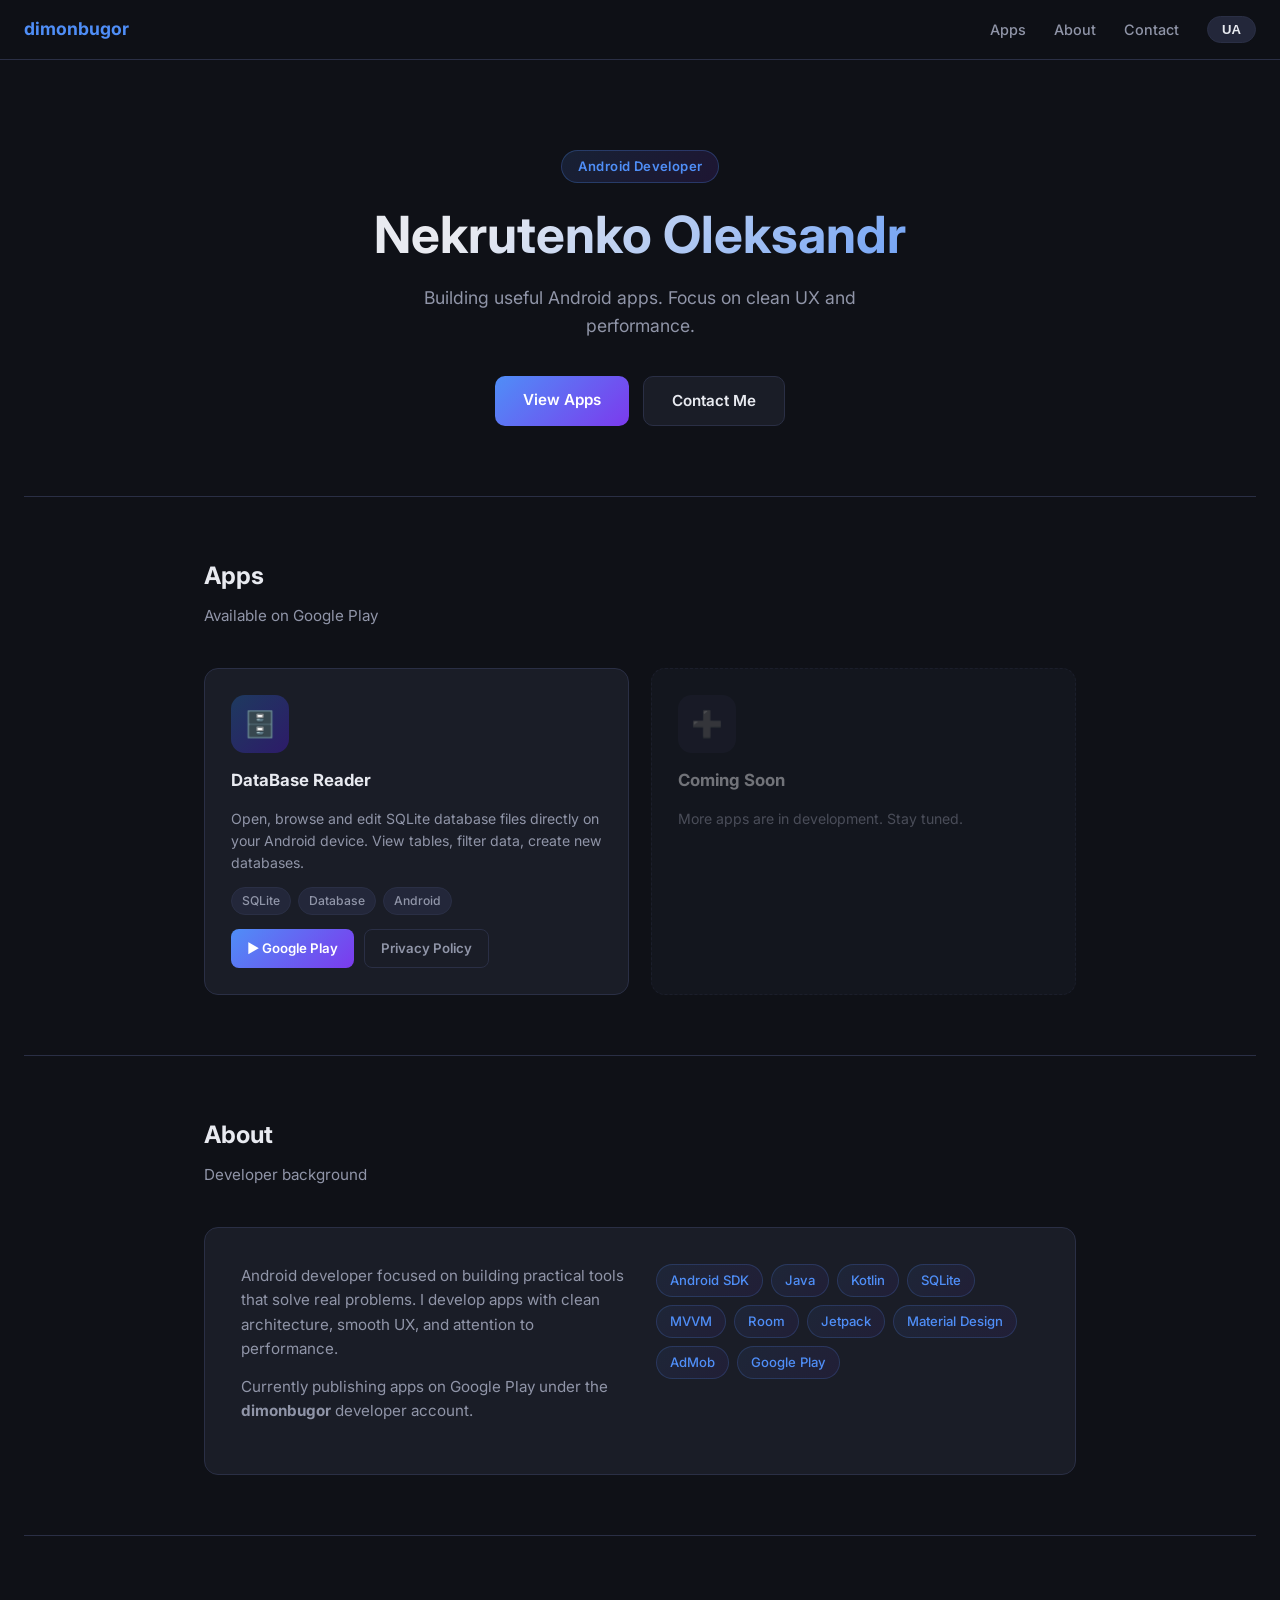
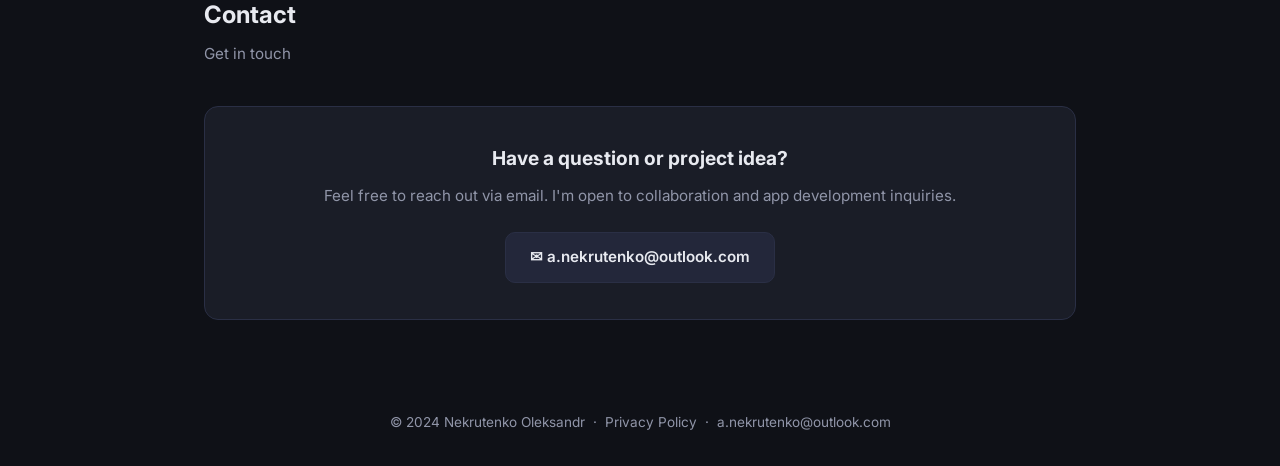
==== index.html @ 40628c68 "first commit" ====
<!DOCTYPE html>
<html lang="en">
<head>
  <meta charset="UTF-8" />
  <meta name="viewport" content="width=device-width, initial-scale=1.0" />
  <title>Nekrutenko Oleksandr — Android Developer</title>
  <meta name="description" content="Android developer portfolio — Nekrutenko Oleksandr. Mobile apps for Android." />
  <link rel="preconnect" href="https://fonts.googleapis.com" />
  <link href="https://fonts.googleapis.com/css2?family=Inter:wght@400;500;600;700&display=swap" rel="stylesheet" />
  <style>
    *, *::before, *::after { box-sizing: border-box; margin: 0; padding: 0; }

    :root {
      --bg: #0f1117;
      --surface: #1a1d27;
      --surface2: #23273a;
      --accent: #4f8ef7;
      --accent2: #7c3aed;
      --text: #e8eaf0;
      --text2: #9095a8;
      --border: #2a2f45;
      --radius: 14px;
    }

    html { scroll-behavior: smooth; }

    body {
      font-family: 'Inter', sans-serif;
      background: var(--bg);
      color: var(--text);
      min-height: 100vh;
      line-height: 1.6;
    }

    /* NAV */
    nav {
      position: sticky;
      top: 0;
      z-index: 100;
      background: rgba(15,17,23,0.85);
      backdrop-filter: blur(12px);
      border-bottom: 1px solid var(--border);
      padding: 0 24px;
      height: 60px;
      display: flex;
      align-items: center;
      justify-content: space-between;
    }

    .nav-logo {
      font-weight: 700;
      font-size: 1.1rem;
      color: var(--accent);
      text-decoration: none;
    }

    .nav-links {
      display: flex;
      gap: 28px;
      align-items: center;
      list-style: none;
    }

    .nav-links a {
      color: var(--text2);
      text-decoration: none;
      font-size: 0.9rem;
      font-weight: 500;
      transition: color .2s;
    }

    .nav-links a:hover { color: var(--text); }

    .lang-btn {
      background: var(--surface2);
      border: 1px solid var(--border);
      color: var(--text);
      padding: 5px 14px;
      border-radius: 20px;
      font-size: 0.82rem;
      font-weight: 600;
      cursor: pointer;
      transition: background .2s;
    }

    .lang-btn:hover { background: var(--border); }

    /* HERO */
    .hero {
      max-width: 860px;
      margin: 0 auto;
      padding: 90px 24px 70px;
      text-align: center;
    }

    .hero-badge {
      display: inline-block;
      background: linear-gradient(135deg, #4f8ef722, #7c3aed22);
      border: 1px solid #4f8ef744;
      color: var(--accent);
      padding: 5px 16px;
      border-radius: 20px;
      font-size: 0.82rem;
      font-weight: 600;
      margin-bottom: 22px;
      letter-spacing: 0.03em;
    }

    .hero h1 {
      font-size: clamp(2rem, 5vw, 3.2rem);
      font-weight: 700;
      line-height: 1.15;
      margin-bottom: 20px;
      background: linear-gradient(135deg, #e8eaf0 30%, #4f8ef7);
      -webkit-background-clip: text;
      -webkit-text-fill-color: transparent;
      background-clip: text;
    }

    .hero p {
      font-size: 1.1rem;
      color: var(--text2);
      max-width: 520px;
      margin: 0 auto 36px;
    }

    .hero-btns {
      display: flex;
      gap: 14px;
      justify-content: center;
      flex-wrap: wrap;
    }

    .btn-primary {
      background: linear-gradient(135deg, var(--accent), var(--accent2));
      color: #fff;
      padding: 12px 28px;
      border-radius: 10px;
      text-decoration: none;
      font-weight: 600;
      font-size: 0.95rem;
      transition: opacity .2s, transform .15s;
    }

    .btn-primary:hover { opacity: 0.88; transform: translateY(-1px); }

    .btn-secondary {
      background: var(--surface);
      color: var(--text);
      border: 1px solid var(--border);
      padding: 12px 28px;
      border-radius: 10px;
      text-decoration: none;
      font-weight: 600;
      font-size: 0.95rem;
      transition: background .2s, transform .15s;
    }

    .btn-secondary:hover { background: var(--surface2); transform: translateY(-1px); }

    /* SECTION */
    section {
      max-width: 920px;
      margin: 0 auto;
      padding: 60px 24px;
    }

    .section-title {
      font-size: 1.5rem;
      font-weight: 700;
      margin-bottom: 8px;
    }

    .section-sub {
      color: var(--text2);
      font-size: 0.95rem;
      margin-bottom: 40px;
    }

    /* APPS GRID */
    .apps-grid {
      display: grid;
      grid-template-columns: repeat(auto-fill, minmax(280px, 1fr));
      gap: 22px;
    }

    .app-card {
      background: var(--surface);
      border: 1px solid var(--border);
      border-radius: var(--radius);
      padding: 26px;
      transition: border-color .2s, transform .2s;
      display: flex;
      flex-direction: column;
      gap: 14px;
    }

    .app-card:hover {
      border-color: var(--accent);
      transform: translateY(-3px);
    }

    .app-icon {
      width: 58px;
      height: 58px;
      border-radius: 14px;
      background: linear-gradient(135deg, #1e3a5f, #2d1b69);
      display: flex;
      align-items: center;
      justify-content: center;
      font-size: 1.6rem;
    }

    .app-name {
      font-size: 1.05rem;
      font-weight: 700;
    }

    .app-desc {
      color: var(--text2);
      font-size: 0.88rem;
      line-height: 1.55;
      flex: 1;
    }

    .app-tags {
      display: flex;
      flex-wrap: wrap;
      gap: 7px;
    }

    .tag {
      background: var(--surface2);
      border: 1px solid var(--border);
      color: var(--text2);
      font-size: 0.76rem;
      padding: 3px 10px;
      border-radius: 20px;
      font-weight: 500;
    }

    .app-links {
      display: flex;
      gap: 10px;
      flex-wrap: wrap;
    }

    .app-link {
      display: inline-flex;
      align-items: center;
      gap: 6px;
      background: linear-gradient(135deg, var(--accent), var(--accent2));
      color: #fff;
      padding: 8px 16px;
      border-radius: 8px;
      text-decoration: none;
      font-size: 0.83rem;
      font-weight: 600;
      transition: opacity .2s;
    }

    .app-link:hover { opacity: 0.85; }

    .app-link-sec {
      display: inline-flex;
      align-items: center;
      gap: 6px;
      background: transparent;
      border: 1px solid var(--border);
      color: var(--text2);
      padding: 8px 16px;
      border-radius: 8px;
      text-decoration: none;
      font-size: 0.83rem;
      font-weight: 600;
      transition: border-color .2s, color .2s;
    }

    .app-link-sec:hover { border-color: var(--accent); color: var(--accent); }

    /* ABOUT */
    .about-card {
      background: var(--surface);
      border: 1px solid var(--border);
      border-radius: var(--radius);
      padding: 36px;
      display: grid;
      grid-template-columns: 1fr 1fr;
      gap: 32px;
    }

    @media (max-width: 600px) {
      .about-card { grid-template-columns: 1fr; }
    }

    .about-text { color: var(--text2); font-size: 0.95rem; }
    .about-text p { margin-bottom: 14px; }

    .skills-list {
      display: flex;
      flex-wrap: wrap;
      gap: 8px;
      align-content: flex-start;
    }

    .skill-tag {
      background: linear-gradient(135deg, #4f8ef715, #7c3aed15);
      border: 1px solid #4f8ef733;
      color: var(--accent);
      font-size: 0.82rem;
      padding: 5px 13px;
      border-radius: 20px;
      font-weight: 500;
    }

    /* CONTACT */
    .contact-card {
      background: var(--surface);
      border: 1px solid var(--border);
      border-radius: var(--radius);
      padding: 36px;
      text-align: center;
    }

    .contact-card h3 {
      font-size: 1.2rem;
      font-weight: 700;
      margin-bottom: 10px;
    }

    .contact-card p {
      color: var(--text2);
      font-size: 0.95rem;
      margin-bottom: 24px;
    }

    .contact-email {
      display: inline-flex;
      align-items: center;
      gap: 8px;
      background: var(--surface2);
      border: 1px solid var(--border);
      color: var(--text);
      padding: 12px 24px;
      border-radius: 10px;
      text-decoration: none;
      font-weight: 600;
      font-size: 0.95rem;
      transition: border-color .2s;
    }

    .contact-email:hover { border-color: var(--accent); color: var(--accent); }

    /* DIVIDER */
    .divider {
      border: none;
      border-top: 1px solid var(--border);
      margin: 0 24px;
    }

    /* FOOTER */
    footer {
      text-align: center;
      padding: 32px 24px;
      color: var(--text2);
      font-size: 0.85rem;
    }

    footer a {
      color: var(--text2);
      text-decoration: none;
      transition: color .2s;
    }

    footer a:hover { color: var(--accent); }

    /* LANG hidden */
    [data-lang="ua"] { display: none; }
    body.lang-ua [data-lang="en"] { display: none; }
    body.lang-ua [data-lang="ua"] { display: unset; }
    body.lang-ua .about-card [data-lang="ua"],
    body.lang-ua .contact-card [data-lang="ua"] { display: block; }
    .about-card [data-lang="ua"],
    .contact-card [data-lang="ua"] { display: none; }
  </style>
</head>
<body>

<nav>
  <a class="nav-logo" href="#">dimonbugor</a>
  <ul class="nav-links">
    <li><a href="#apps"><span data-lang="en">Apps</span><span data-lang="ua">Додатки</span></a></li>
    <li><a href="#about"><span data-lang="en">About</span><span data-lang="ua">Про мене</span></a></li>
    <li><a href="#contact"><span data-lang="en">Contact</span><span data-lang="ua">Контакт</span></a></li>
    <li>
      <button class="lang-btn" onclick="toggleLang()" id="langBtn">UA</button>
    </li>
  </ul>
</nav>

<!-- HERO -->
<div class="hero">
  <div class="hero-badge">
    <span data-lang="en">Android Developer</span>
    <span data-lang="ua">Android Розробник</span>
  </div>
  <h1>Nekrutenko Oleksandr</h1>
  <p>
    <span data-lang="en">Building useful Android apps. Focus on clean UX and performance.</span>
    <span data-lang="ua">Створюю корисні Android додатки. Фокус на зручному UX та продуктивності.</span>
  </p>
  <div class="hero-btns">
    <a class="btn-primary" href="#apps">
      <span data-lang="en">View Apps</span>
      <span data-lang="ua">Переглянути Додатки</span>
    </a>
    <a class="btn-secondary" href="#contact">
      <span data-lang="en">Contact Me</span>
      <span data-lang="ua">Зв'язатися</span>
    </a>
  </div>
</div>

<hr class="divider" />

<!-- APPS -->
<section id="apps">
  <div class="section-title">
    <span data-lang="en">Apps</span>
    <span data-lang="ua">Додатки</span>
  </div>
  <div class="section-sub">
    <span data-lang="en">Available on Google Play</span>
    <span data-lang="ua">Доступні у Google Play</span>
  </div>

  <div class="apps-grid">

    <!-- DataBaseReader -->
    <div class="app-card">
      <div class="app-icon">🗄️</div>
      <div class="app-name">DataBase Reader</div>
      <div class="app-desc">
        <span data-lang="en">Open, browse and edit SQLite database files directly on your Android device. View tables, filter data, create new databases.</span>
        <span data-lang="ua">Відкривайте, переглядайте та редагуйте SQLite бази даних на Android. Перегляд таблиць, фільтрація даних, створення нових баз.</span>
      </div>
      <div class="app-tags">
        <span class="tag">SQLite</span>
        <span class="tag">Database</span>
        <span class="tag">Android</span>
      </div>
      <div class="app-links">
        <a class="app-link" href="https://play.google.com/store/apps/details?id=com.dimonbugor.databasereader&pcampaignid=web_share" target="_blank" rel="noopener">
          ▶ Google Play
        </a>
        <a class="app-link-sec" href="privacy-policy.html">
          <span data-lang="en">Privacy Policy</span>
          <span data-lang="ua">Політика конфіденційності</span>
        </a>
      </div>
    </div>

    <!-- Placeholder for future apps -->
    <div class="app-card" style="border-style: dashed; opacity: 0.45;">
      <div class="app-icon" style="background: var(--surface2);">➕</div>
      <div class="app-name">
        <span data-lang="en">Coming Soon</span>
        <span data-lang="ua">Скоро</span>
      </div>
      <div class="app-desc">
        <span data-lang="en">More apps are in development. Stay tuned.</span>
        <span data-lang="ua">Нові додатки в розробці. Слідкуйте за оновленнями.</span>
      </div>
    </div>

  </div>
</section>

<hr class="divider" />

<!-- ABOUT -->
<section id="about">
  <div class="section-title">
    <span data-lang="en">About</span>
    <span data-lang="ua">Про мене</span>
  </div>
  <div class="section-sub">
    <span data-lang="en">Developer background</span>
    <span data-lang="ua">Про розробника</span>
  </div>
  <div class="about-card">
    <div class="about-text">
      <p data-lang="en">
        Android developer focused on building practical tools that solve real problems. I develop apps with clean architecture, smooth UX, and attention to performance.
      </p>
      <p data-lang="en">
        Currently publishing apps on Google Play under the <strong>dimonbugor</strong> developer account.
      </p>
      <p data-lang="ua">
        Android розробник, що фокусується на створенні практичних інструментів які вирішують реальні задачі. Розробляю додатки з чистою архітектурою, зручним UX та увагою до продуктивності.
      </p>
      <p data-lang="ua">
        Публікую додатки у Google Play під акаунтом розробника <strong>dimonbugor</strong>.
      </p>
    </div>
    <div class="skills-list">
      <span class="skill-tag">Android SDK</span>
      <span class="skill-tag">Java</span>
      <span class="skill-tag">Kotlin</span>
      <span class="skill-tag">SQLite</span>
      <span class="skill-tag">MVVM</span>
      <span class="skill-tag">Room</span>
      <span class="skill-tag">Jetpack</span>
      <span class="skill-tag">Material Design</span>
      <span class="skill-tag">AdMob</span>
      <span class="skill-tag">Google Play</span>
    </div>
  </div>
</section>

<hr class="divider" />

<!-- CONTACT -->
<section id="contact">
  <div class="section-title">
    <span data-lang="en">Contact</span>
    <span data-lang="ua">Контакт</span>
  </div>
  <div class="section-sub">
    <span data-lang="en">Get in touch</span>
    <span data-lang="ua">Зв'яжіться зі мною</span>
  </div>
  <div class="contact-card">
    <h3>
      <span data-lang="en">Have a question or project idea?</span>
      <span data-lang="ua">Є питання або ідея проєкту?</span>
    </h3>
    <p>
      <span data-lang="en">Feel free to reach out via email. I'm open to collaboration and app development inquiries.</span>
      <span data-lang="ua">Пишіть на пошту. Відкритий до співпраці та розробки додатків.</span>
    </p>
    <a class="contact-email" href="mailto:a.nekrutenko@outlook.com">
      ✉ a.nekrutenko@outlook.com
    </a>
  </div>
</section>

<footer>
  <p>
    © 2024 Nekrutenko Oleksandr &nbsp;·&nbsp;
    <a href="privacy-policy.html">
      <span data-lang="en">Privacy Policy</span>
      <span data-lang="ua">Політика конфіденційності</span>
    </a>
    &nbsp;·&nbsp;
    <a href="mailto:a.nekrutenko@outlook.com">a.nekrutenko@outlook.com</a>
  </p>
</footer>

<script>
  function toggleLang() {
    const isUa = document.body.classList.toggle('lang-ua');
    document.getElementById('langBtn').textContent = isUa ? 'EN' : 'UA';
    document.documentElement.lang = isUa ? 'uk' : 'en';
  }
</script>

</body>
</html>
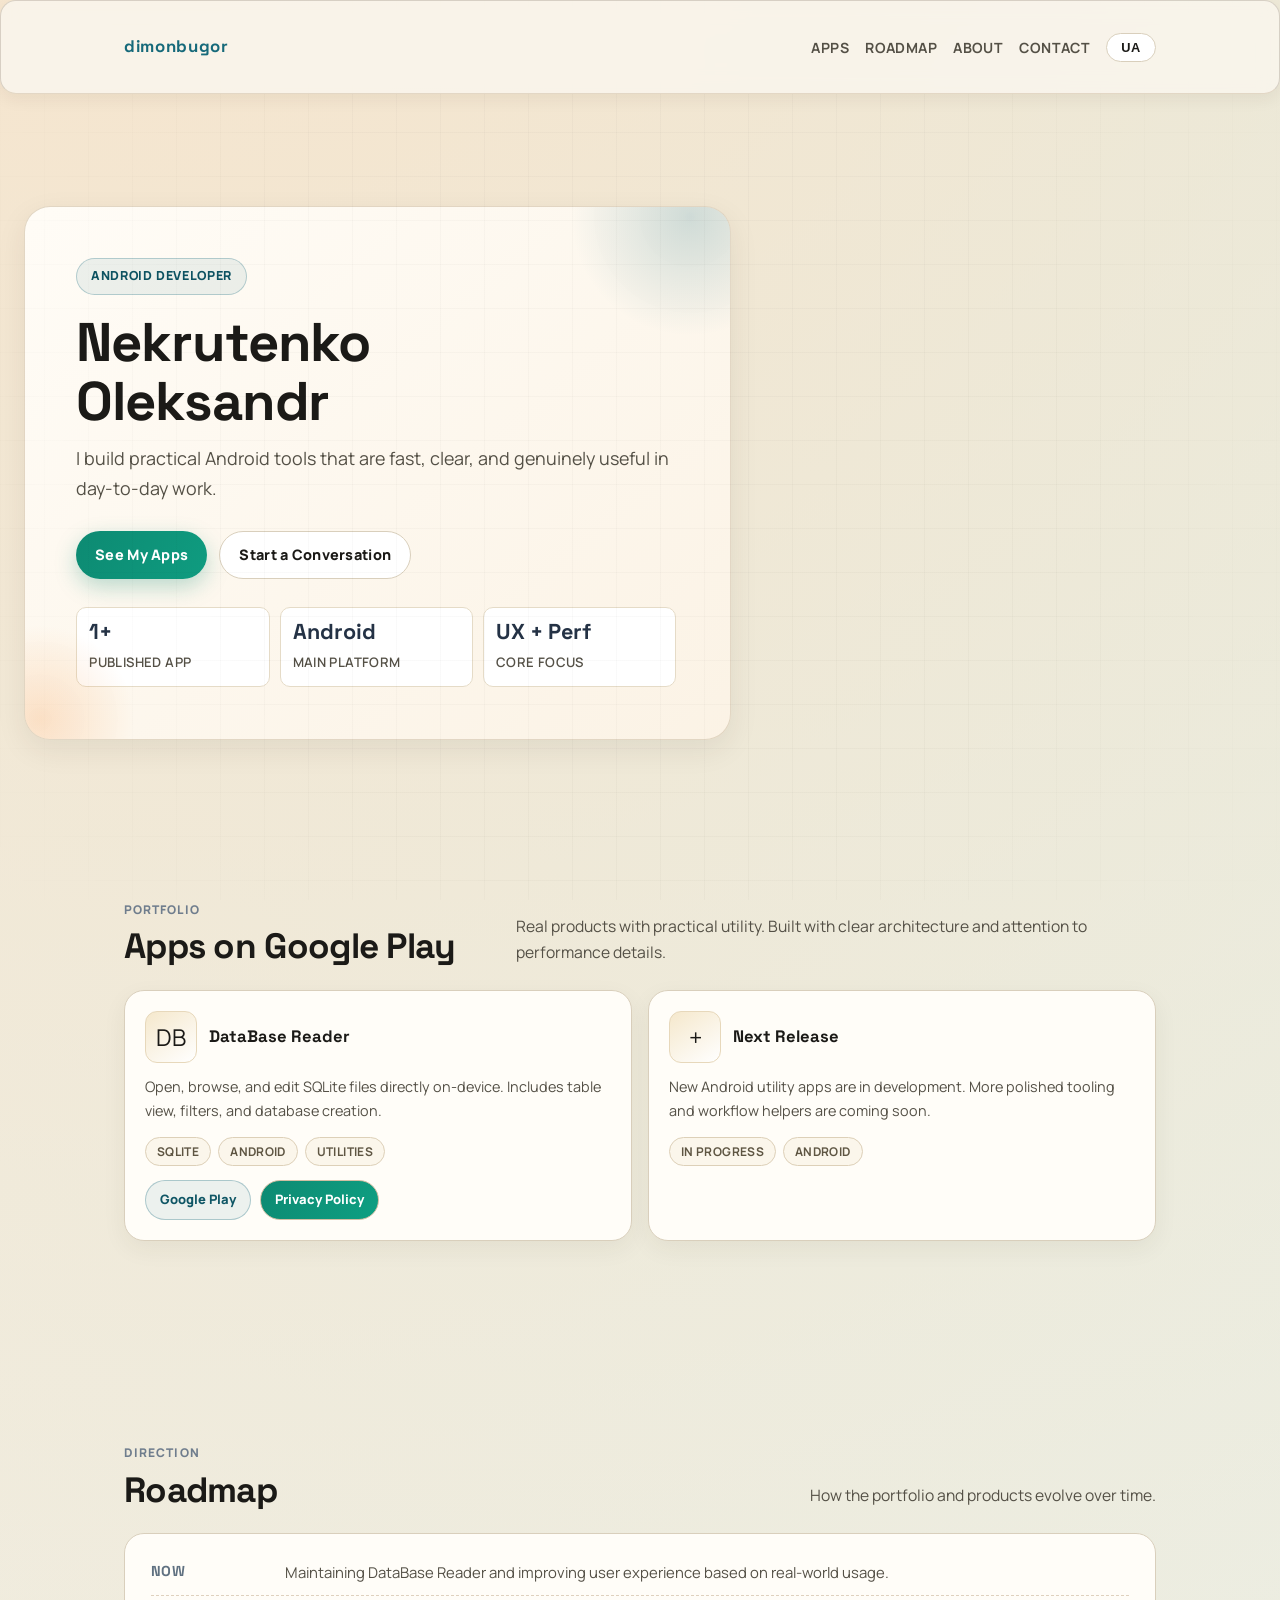
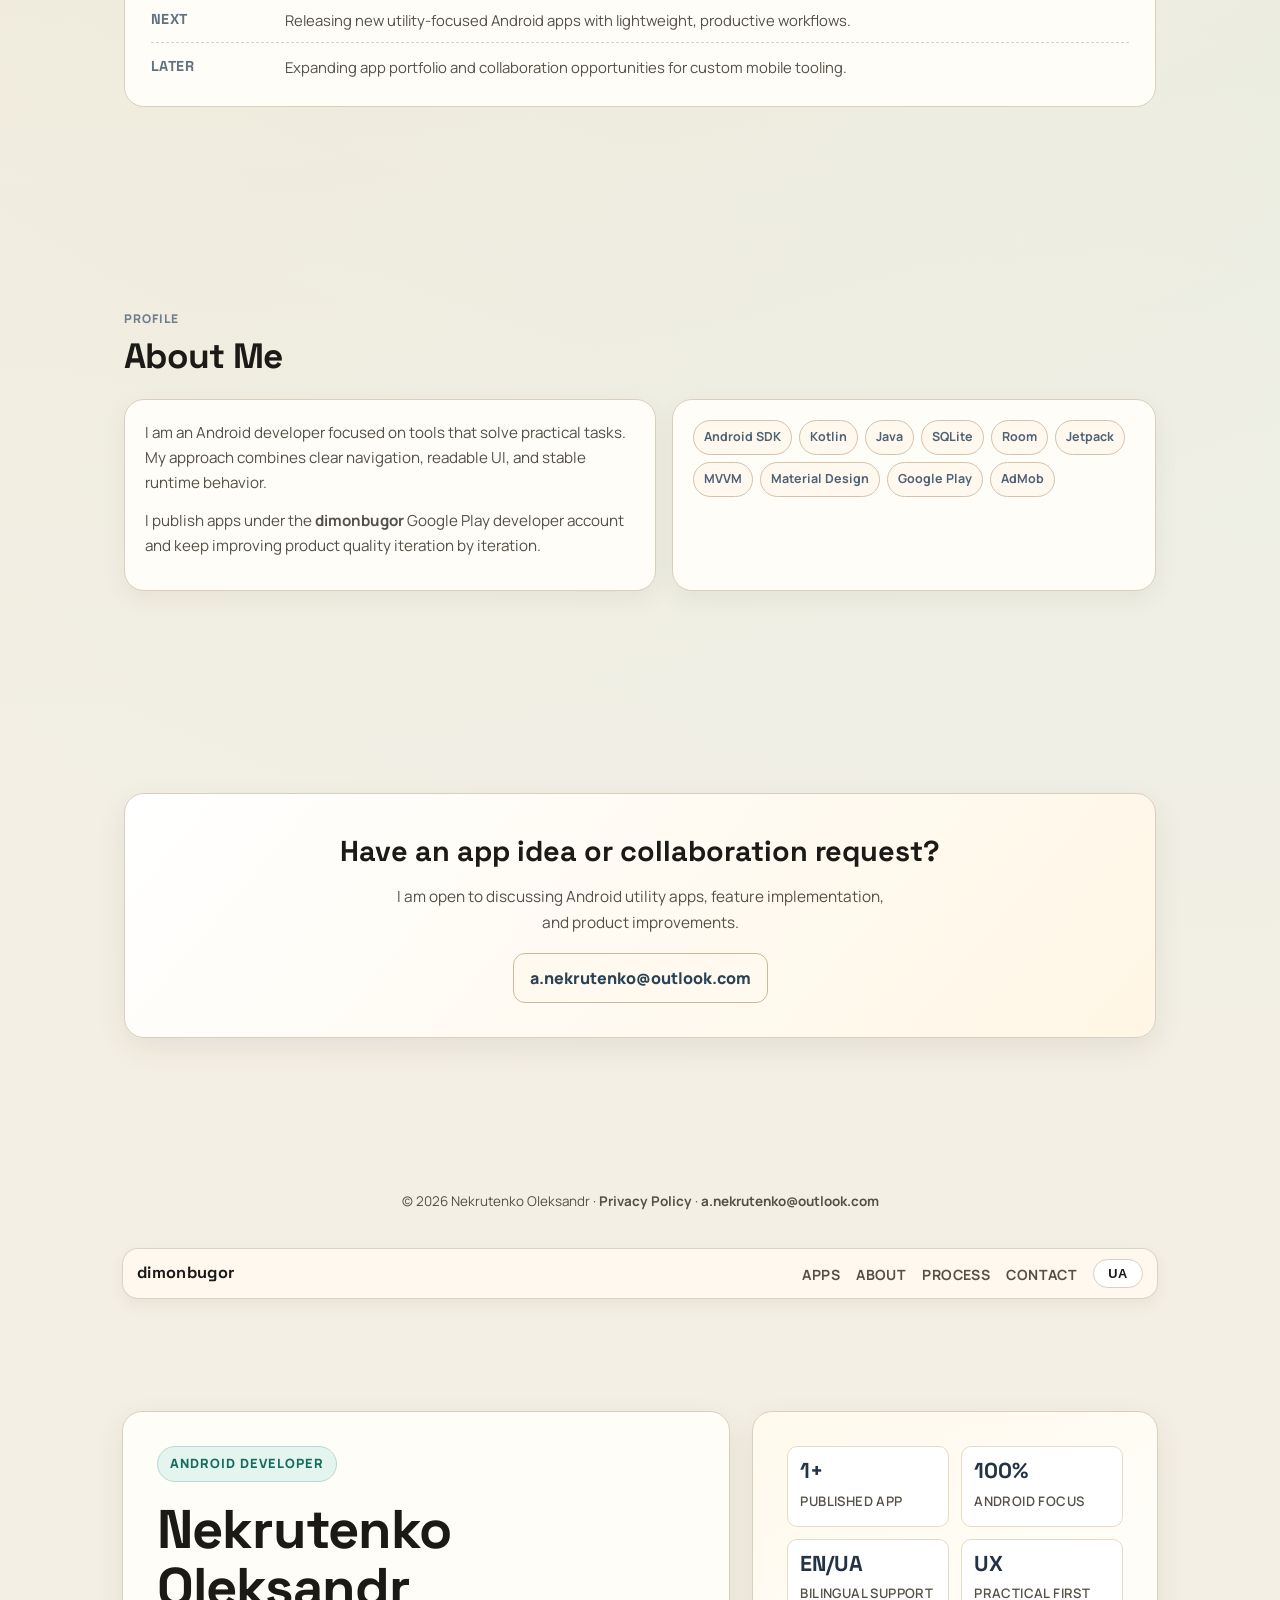
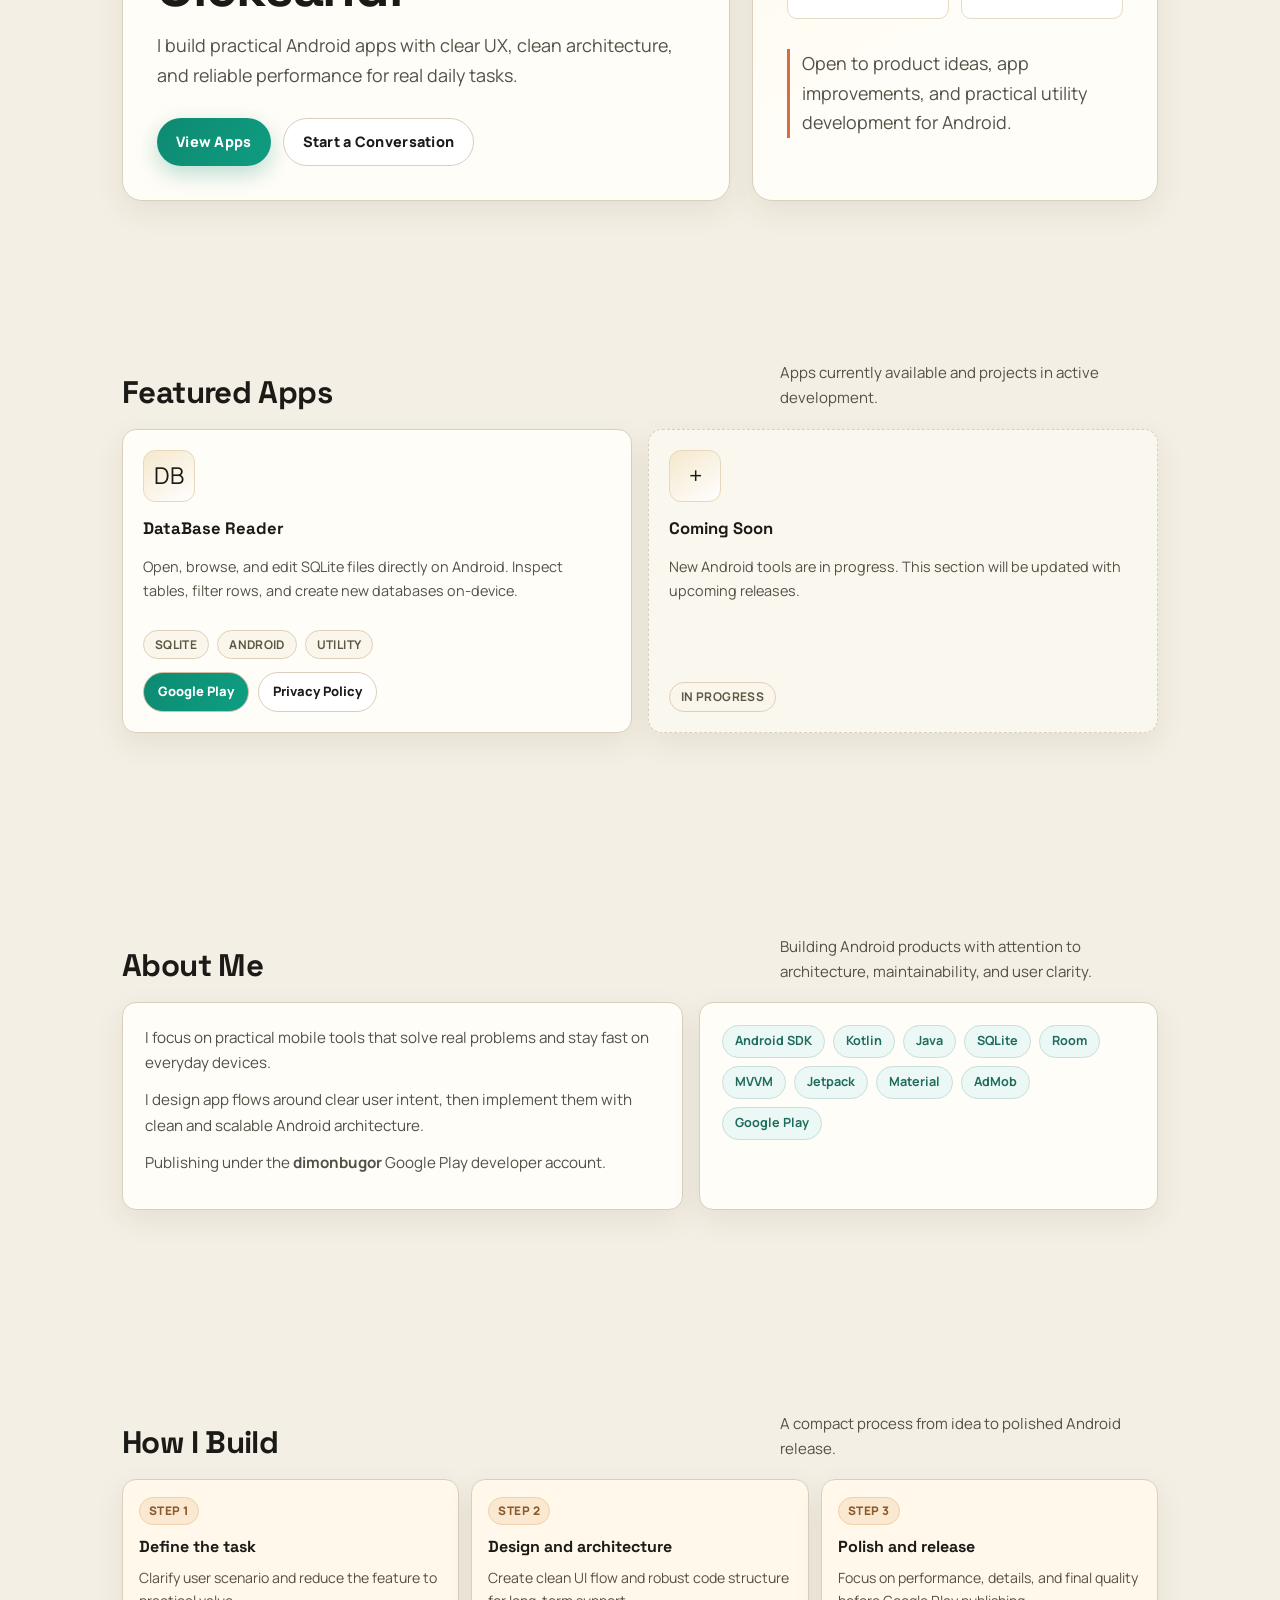
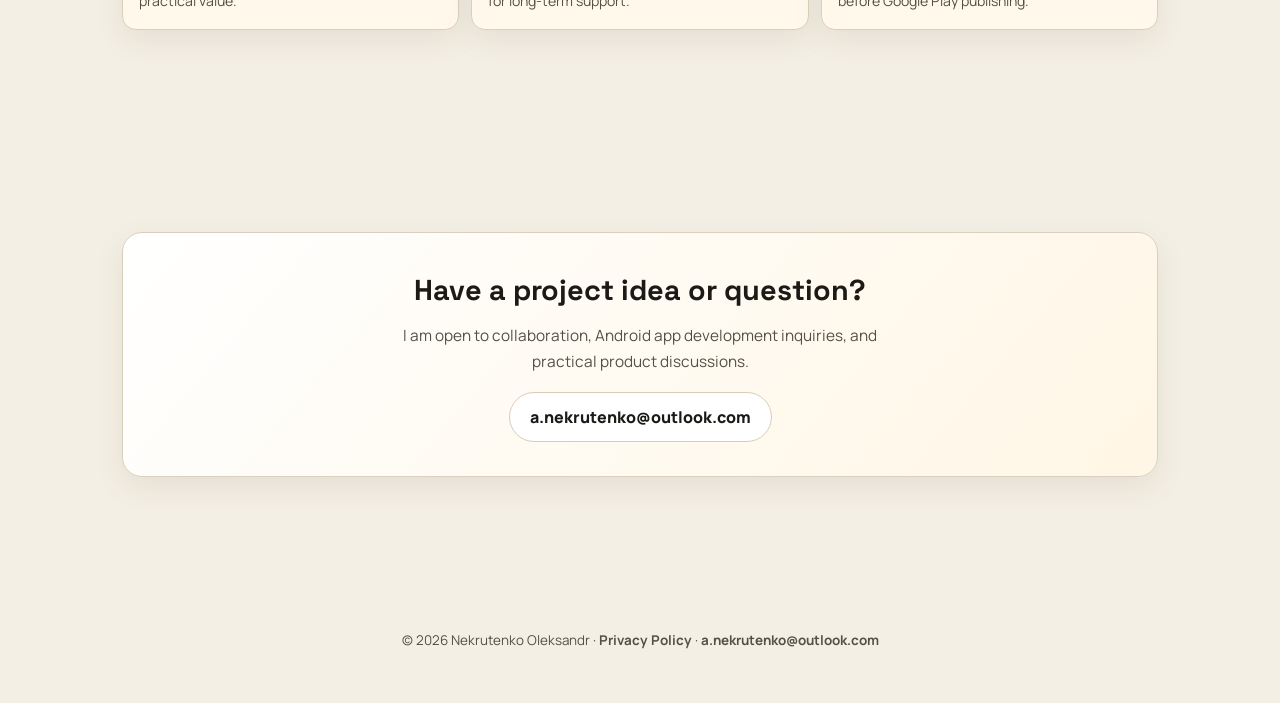
==== commit e58b7885: "new style" ====
--- a/index.html
+++ b/index.html
@@ -3,298 +3,1298 @@
 <head>
   <meta charset="UTF-8" />
   <meta name="viewport" content="width=device-width, initial-scale=1.0" />
-  <title>Nekrutenko Oleksandr — Android Developer</title>
-  <meta name="description" content="Android developer portfolio — Nekrutenko Oleksandr. Mobile apps for Android." />
+  <title>Nekrutenko Oleksandr - Android Developer</title>
+  <meta
+    name="description"
+    content="Portfolio of Nekrutenko Oleksandr, Android developer focused on practical apps, smooth UX, and performance."
+  />
+  <meta name="theme-color" content="#efe6d8" />
+  <meta property="og:title" content="Nekrutenko Oleksandr - Android Developer" />
+  <meta
+    property="og:description"
+    content="Android developer portfolio with published apps and contact information."
+  />
+  <meta property="og:type" content="website" />
+  <meta property="og:url" content="https://dimonbugor.github.io/" />
+
   <link rel="preconnect" href="https://fonts.googleapis.com" />
-  <link href="https://fonts.googleapis.com/css2?family=Inter:wght@400;500;600;700&display=swap" rel="stylesheet" />
+  <link rel="preconnect" href="https://fonts.gstatic.com" crossorigin />
+  <link
+    href="https://fonts.googleapis.com/css2?family=Manrope:wght@400;500;600;700;800&family=Space+Grotesk:wght@500;700&display=swap"
+    rel="stylesheet"
+  />
+
   <style>
-    *, *::before, *::after { box-sizing: border-box; margin: 0; padding: 0; }
+    *, *::before, *::after {
+      box-sizing: border-box;
+      margin: 0;
+      padding: 0;
+    }
 
     :root {
-      --bg: #0f1117;
-      --surface: #1a1d27;
-      --surface2: #23273a;
-      --accent: #4f8ef7;
-      --accent2: #7c3aed;
-      --text: #e8eaf0;
-      --text2: #9095a8;
-      --border: #2a2f45;
-      --radius: 14px;
-    }
-
-    html { scroll-behavior: smooth; }
+      --bg: #f4ecdd;
+      --bg-soft: #fbf7ef;
+      --paper: #fffdf8;
+      --ink: #1f2a37;
+      --ink-soft: #4c5a6a;
+      --line: #dbcdb8;
+      --brand: #16697a;
+      --brand-2: #f28b30;
+      --shadow: 0 14px 40px rgba(58, 45, 28, 0.09);
+      --radius-lg: 20px;
+      --radius-md: 14px;
+      --max: 1080px;
+    }
+
+    html {
+      scroll-behavior: smooth;
+    }
 
     body {
-      font-family: 'Inter', sans-serif;
-      background: var(--bg);
-      color: var(--text);
+      font-family: "Manrope", sans-serif;
+      color: var(--ink);
+      background:
+        radial-gradient(circle at 10% -10%, #f7d9a5 0%, transparent 45%),
+        radial-gradient(circle at 85% 0%, #b8e4da 0%, transparent 38%),
+        linear-gradient(180deg, var(--bg-soft) 0%, var(--bg) 45%, #efe4d4 100%);
       min-height: 100vh;
       line-height: 1.6;
-    }
-
-    /* NAV */
-    nav {
+      overflow-x: hidden;
+    }
+
+    a {
+      color: inherit;
+    }
+
+    .container {
+      width: min(100%, var(--max));
+      margin: 0 auto;
+      padding: 0 24px;
+    }
+
+    .site-nav {
       position: sticky;
       top: 0;
-      z-index: 100;
-      background: rgba(15,17,23,0.85);
-      backdrop-filter: blur(12px);
-      border-bottom: 1px solid var(--border);
-      padding: 0 24px;
-      height: 60px;
+      z-index: 40;
+      border-bottom: 1px solid rgba(219, 205, 184, 0.75);
+      backdrop-filter: blur(10px);
+      background: rgba(251, 247, 239, 0.8);
+    }
+
+    .site-nav-inner {
+      height: 72px;
       display: flex;
       align-items: center;
       justify-content: space-between;
-    }
-
-    .nav-logo {
+      gap: 16px;
+    }
+
+    .brand {
+      text-decoration: none;
+      font-family: "Space Grotesk", sans-serif;
       font-weight: 700;
-      font-size: 1.1rem;
-      color: var(--accent);
+      font-size: 1.05rem;
+      letter-spacing: 0.04em;
+      color: var(--brand);
+    }
+
+    .nav-links {
+      list-style: none;
+      display: flex;
+      align-items: center;
+      gap: 20px;
+      flex-wrap: wrap;
+      justify-content: flex-end;
+    }
+
+    .nav-links a {
       text-decoration: none;
-    }
-
-    .nav-links {
+      color: var(--ink-soft);
+      font-size: 0.92rem;
+      font-weight: 700;
+      letter-spacing: 0.02em;
+      position: relative;
+    }
+
+    .nav-links a::after {
+      content: "";
+      position: absolute;
+      left: 0;
+      bottom: -3px;
+      width: 0;
+      height: 2px;
+      background: var(--brand);
+      transition: width 0.2s ease;
+    }
+
+    .nav-links a:hover::after,
+    .nav-links a:focus-visible::after {
+      width: 100%;
+    }
+
+    .lang-btn {
+      border: 1px solid #ccbba1;
+      background: #fff7ea;
+      color: var(--ink);
+      padding: 7px 14px;
+      border-radius: 999px;
+      font-size: 0.78rem;
+      font-weight: 800;
+      letter-spacing: 0.05em;
+      cursor: pointer;
+      transition: transform 0.15s ease, border-color 0.2s ease;
+    }
+
+    .lang-btn:hover {
+      transform: translateY(-1px);
+      border-color: #b8a282;
+    }
+
+    .hero {
+      padding: 76px 0 30px;
+    }
+
+    .hero-panel {
+      border: 1px solid rgba(219, 205, 184, 0.8);
+      background: linear-gradient(140deg, rgba(255, 253, 248, 0.95), rgba(251, 243, 230, 0.95));
+      border-radius: 26px;
+      box-shadow: var(--shadow);
+      padding: clamp(28px, 4vw, 52px);
+      position: relative;
+      overflow: hidden;
+      animation: rise 0.65s ease-out both;
+    }
+
+    .hero-panel::before,
+    .hero-panel::after {
+      content: "";
+      position: absolute;
+      border-radius: 999px;
+      pointer-events: none;
+    }
+
+    .hero-panel::before {
+      width: 240px;
+      height: 240px;
+      top: -110px;
+      right: -80px;
+      background: radial-gradient(circle, rgba(22, 105, 122, 0.2), transparent 70%);
+    }
+
+    .hero-panel::after {
+      width: 190px;
+      height: 190px;
+      left: -80px;
+      bottom: -75px;
+      background: radial-gradient(circle, rgba(242, 139, 48, 0.22), transparent 70%);
+    }
+
+    .hero-badge {
+      display: inline-flex;
+      align-items: center;
+      gap: 10px;
+      border: 1px solid rgba(22, 105, 122, 0.28);
+      background: rgba(22, 105, 122, 0.08);
+      color: #0d5261;
+      padding: 7px 14px;
+      border-radius: 999px;
+      font-weight: 800;
+      font-size: 0.78rem;
+      letter-spacing: 0.05em;
+      text-transform: uppercase;
+      margin-bottom: 18px;
+    }
+
+    .hero h1 {
+      font-family: "Space Grotesk", sans-serif;
+      font-weight: 700;
+      letter-spacing: -0.02em;
+      font-size: clamp(2rem, 5.2vw, 4rem);
+      line-height: 1.05;
+      max-width: 10ch;
+      margin-bottom: 16px;
+      color: var(--ink);
+    }
+
+    .hero p {
+      max-width: 56ch;
+      color: var(--ink-soft);
+      font-size: clamp(1rem, 2vw, 1.18rem);
+      margin-bottom: 28px;
+    }
+
+    .hero-actions {
       display: flex;
-      gap: 28px;
+      flex-wrap: wrap;
+      gap: 12px;
+      margin-bottom: 28px;
+    }
+
+    .btn {
+      text-decoration: none;
+      display: inline-flex;
       align-items: center;
-      list-style: none;
-    }
-
-    .nav-links a {
-      color: var(--text2);
-      text-decoration: none;
-      font-size: 0.9rem;
-      font-weight: 500;
-      transition: color .2s;
-    }
-
-    .nav-links a:hover { color: var(--text); }
-
-    .lang-btn {
-      background: var(--surface2);
-      border: 1px solid var(--border);
-      color: var(--text);
-      padding: 5px 14px;
-      border-radius: 20px;
-      font-size: 0.82rem;
-      font-weight: 600;
-      cursor: pointer;
-      transition: background .2s;
-    }
-
-    .lang-btn:hover { background: var(--border); }
-
-    /* HERO */
-    .hero {
-      max-width: 860px;
-      margin: 0 auto;
-      padding: 90px 24px 70px;
-      text-align: center;
-    }
-
-    .hero-badge {
-      display: inline-block;
-      background: linear-gradient(135deg, #4f8ef722, #7c3aed22);
-      border: 1px solid #4f8ef744;
-      color: var(--accent);
-      padding: 5px 16px;
-      border-radius: 20px;
-      font-size: 0.82rem;
-      font-weight: 600;
-      margin-bottom: 22px;
+      justify-content: center;
+      border-radius: 12px;
+      padding: 12px 19px;
+      font-size: 0.92rem;
+      font-weight: 800;
+      letter-spacing: 0.02em;
+      transition: transform 0.15s ease, box-shadow 0.2s ease;
+    }
+
+    .btn-primary {
+      color: #fff;
+      background: linear-gradient(135deg, var(--brand), #0f5665);
+      box-shadow: 0 8px 22px rgba(22, 105, 122, 0.25);
+    }
+
+    .btn-secondary {
+      border: 1px solid #cdb89a;
+      background: #fff8ee;
+      color: #2b3a4a;
+    }
+
+    .btn:hover {
+      transform: translateY(-2px);
+    }
+
+    .stats {
+      display: grid;
+      grid-template-columns: repeat(3, minmax(0, 1fr));
+      gap: 10px;
+      max-width: 600px;
+    }
+
+    .stat {
+      border: 1px solid var(--line);
+      background: #fffbf3;
+      border-radius: 12px;
+      padding: 12px 14px;
+    }
+
+    .stat strong {
+      display: block;
+      font-family: "Space Grotesk", sans-serif;
+      font-size: 1.24rem;
+      line-height: 1.2;
+      color: #243245;
+    }
+
+    .stat span {
+      font-size: 0.78rem;
       letter-spacing: 0.03em;
-    }
-
-    .hero h1 {
-      font-size: clamp(2rem, 5vw, 3.2rem);
-      font-weight: 700;
-      line-height: 1.15;
-      margin-bottom: 20px;
-      background: linear-gradient(135deg, #e8eaf0 30%, #4f8ef7);
-      -webkit-background-clip: text;
-      -webkit-text-fill-color: transparent;
-      background-clip: text;
-    }
-
-    .hero p {
-      font-size: 1.1rem;
-      color: var(--text2);
-      max-width: 520px;
-      margin: 0 auto 36px;
-    }
-
-    .hero-btns {
+      text-transform: uppercase;
+      font-weight: 800;
+      color: #617286;
+    }
+
+    section {
+      padding: 72px 0;
+    }
+
+    .section-top {
       display: flex;
-      gap: 14px;
-      justify-content: center;
+      align-items: flex-end;
+      justify-content: space-between;
+      gap: 18px;
+      margin-bottom: 24px;
       flex-wrap: wrap;
     }
 
-    .btn-primary {
-      background: linear-gradient(135deg, var(--accent), var(--accent2));
-      color: #fff;
-      padding: 12px 28px;
-      border-radius: 10px;
-      text-decoration: none;
-      font-weight: 600;
-      font-size: 0.95rem;
-      transition: opacity .2s, transform .15s;
-    }
-
-    .btn-primary:hover { opacity: 0.88; transform: translateY(-1px); }
-
-    .btn-secondary {
-      background: var(--surface);
-      color: var(--text);
-      border: 1px solid var(--border);
-      padding: 12px 28px;
-      border-radius: 10px;
-      text-decoration: none;
-      font-weight: 600;
-      font-size: 0.95rem;
-      transition: background .2s, transform .15s;
-    }
-
-    .btn-secondary:hover { background: var(--surface2); transform: translateY(-1px); }
-
-    /* SECTION */
-    section {
-      max-width: 920px;
-      margin: 0 auto;
-      padding: 60px 24px;
-    }
-
-    .section-title {
-      font-size: 1.5rem;
-      font-weight: 700;
+    .eyebrow {
+      font-size: 0.75rem;
+      text-transform: uppercase;
+      font-weight: 800;
+      color: #6f7d8d;
+      letter-spacing: 0.09em;
       margin-bottom: 8px;
     }
 
+    h2 {
+      font-family: "Space Grotesk", sans-serif;
+      font-size: clamp(1.45rem, 3vw, 2.2rem);
+      line-height: 1.1;
+      letter-spacing: -0.02em;
+    }
+
     .section-sub {
-      color: var(--text2);
-      font-size: 0.95rem;
-      margin-bottom: 40px;
-    }
-
-    /* APPS GRID */
+      color: var(--ink-soft);
+      max-width: 64ch;
+      font-size: 0.98rem;
+    }
+
     .apps-grid {
       display: grid;
-      grid-template-columns: repeat(auto-fill, minmax(280px, 1fr));
-      gap: 22px;
-    }
-
-    .app-card {
-      background: var(--surface);
-      border: 1px solid var(--border);
-      border-radius: var(--radius);
-      padding: 26px;
-      transition: border-color .2s, transform .2s;
-      display: flex;
-      flex-direction: column;
-      gap: 14px;
-    }
-
-    .app-card:hover {
-      border-color: var(--accent);
-      transform: translateY(-3px);
-    }
-
-    .app-icon {
-      width: 58px;
-      height: 58px;
-      border-radius: 14px;
-      background: linear-gradient(135deg, #1e3a5f, #2d1b69);
+      grid-template-columns: repeat(auto-fit, minmax(280px, 1fr));
+      gap: 16px;
+    }
+
+    .card {
+      border: 1px solid var(--line);
+      background: var(--paper);
+      border-radius: var(--radius-lg);
+      padding: 20px;
+      box-shadow: 0 8px 24px rgba(59, 43, 23, 0.06);
+    }
+
+    .card.reveal {
+      opacity: 0;
+      transform: translateY(12px);
+      animation: fade-up 0.55s ease forwards;
+    }
+
+    .apps-grid .card:nth-child(1) {
+      animation-delay: 120ms;
+    }
+
+    .apps-grid .card:nth-child(2) {
+      animation-delay: 220ms;
+    }
+
+    .app-head {
       display: flex;
       align-items: center;
-      justify-content: center;
-      font-size: 1.6rem;
+      gap: 12px;
+      margin-bottom: 12px;
+    }
+
+    .app-icon {
+      width: 46px;
+      height: 46px;
+      border-radius: 12px;
+      display: grid;
+      place-items: center;
+      font-size: 1.2rem;
+      background: linear-gradient(140deg, #e7f8fa, #fff4e6);
+      border: 1px solid #d9cec0;
     }
 
     .app-name {
+      font-weight: 800;
       font-size: 1.05rem;
-      font-weight: 700;
     }
 
     .app-desc {
-      color: var(--text2);
-      font-size: 0.88rem;
-      line-height: 1.55;
-      flex: 1;
-    }
-
-    .app-tags {
+      font-size: 0.92rem;
+      color: var(--ink-soft);
+      margin-bottom: 14px;
+    }
+
+    .tags {
       display: flex;
       flex-wrap: wrap;
       gap: 7px;
+      margin-bottom: 14px;
     }
 
     .tag {
-      background: var(--surface2);
-      border: 1px solid var(--border);
-      color: var(--text2);
-      font-size: 0.76rem;
-      padding: 3px 10px;
-      border-radius: 20px;
-      font-weight: 500;
+      border: 1px solid #d8c7b1;
+      border-radius: 999px;
+      background: #fff7ea;
+      color: #53677c;
+      padding: 4px 9px;
+      font-size: 0.72rem;
+      font-weight: 700;
+      letter-spacing: 0.03em;
+      text-transform: uppercase;
     }
 
     .app-links {
       display: flex;
-      gap: 10px;
       flex-wrap: wrap;
+      gap: 8px;
     }
 
     .app-link {
+      text-decoration: none;
+      border-radius: 10px;
+      padding: 8px 12px;
+      font-weight: 800;
+      font-size: 0.8rem;
+      border: 1px solid #d2bea3;
+      background: #fff9ef;
+      transition: border-color 0.2s ease;
+    }
+
+    .app-link:hover {
+      border-color: #b79d7a;
+    }
+
+    .app-link.primary {
+      border-color: rgba(22, 105, 122, 0.3);
+      background: rgba(22, 105, 122, 0.08);
+      color: #0f5665;
+    }
+
+    .timeline {
+      border: 1px solid var(--line);
+      border-radius: var(--radius-lg);
+      background: var(--paper);
+      padding: 26px;
+    }
+
+    .timeline-list {
+      list-style: none;
+      display: grid;
+      gap: 12px;
+    }
+
+    .timeline-item {
+      display: grid;
+      grid-template-columns: 120px 1fr;
+      gap: 14px;
+      align-items: start;
+      padding-bottom: 10px;
+      border-bottom: 1px dashed #dfd1be;
+    }
+
+    .timeline-item:last-child {
+      border-bottom: none;
+      padding-bottom: 0;
+    }
+
+    .timeline-year {
+      font-family: "Space Grotesk", sans-serif;
+      font-size: 0.9rem;
+      color: #607181;
+      font-weight: 700;
+      letter-spacing: 0.03em;
+      text-transform: uppercase;
+    }
+
+    .timeline-copy {
+      color: var(--ink-soft);
+      font-size: 0.93rem;
+    }
+
+    .about-grid {
+      display: grid;
+      grid-template-columns: 1.1fr 1fr;
+      gap: 16px;
+    }
+
+    .about-text p {
+      color: var(--ink-soft);
+      font-size: 0.95rem;
+      margin-bottom: 12px;
+    }
+
+    .skill-grid {
+      display: flex;
+      flex-wrap: wrap;
+      gap: 7px;
+      align-content: flex-start;
+    }
+
+    .skill {
+      padding: 6px 10px;
+      border-radius: 999px;
+      border: 1px solid #d4c2ad;
+      background: #fff8ee;
+      font-size: 0.78rem;
+      color: #4e6277;
+      font-weight: 700;
+    }
+
+    .contact-card {
+      text-align: center;
+      border: 1px solid var(--line);
+      border-radius: 24px;
+      padding: clamp(22px, 5vw, 42px);
+      background:
+        linear-gradient(145deg, rgba(22, 105, 122, 0.08), rgba(242, 139, 48, 0.12)),
+        var(--paper);
+      box-shadow: var(--shadow);
+    }
+
+    .contact-card h3 {
+      font-family: "Space Grotesk", sans-serif;
+      font-size: clamp(1.15rem, 3vw, 1.7rem);
+      margin-bottom: 10px;
+    }
+
+    .contact-card p {
+      color: var(--ink-soft);
+      margin: 0 auto 16px;
+      max-width: 56ch;
+      font-size: 0.96rem;
+    }
+
+    .mail {
       display: inline-flex;
       align-items: center;
-      gap: 6px;
-      background: linear-gradient(135deg, var(--accent), var(--accent2));
-      color: #fff;
-      padding: 8px 16px;
-      border-radius: 8px;
+      gap: 8px;
       text-decoration: none;
-      font-size: 0.83rem;
-      font-weight: 600;
-      transition: opacity .2s;
-    }
-
-    .app-link:hover { opacity: 0.85; }
-
-    .app-link-sec {
+      padding: 11px 16px;
+      border-radius: 12px;
+      border: 1px solid #cdb89a;
+      background: #fff9ef;
+      font-weight: 800;
+      color: #294354;
+    }
+
+    footer {
+      padding: 36px 0 24px;
+      color: #627082;
+      font-size: 0.84rem;
+      text-align: center;
+    }
+
+    footer a {
+      color: #506277;
+      text-decoration: none;
+      font-weight: 700;
+    }
+
+    [data-lang="ua"] {
+      display: none;
+    }
+
+    body.lang-ua [data-lang="en"] {
+      display: none;
+    }
+
+    body.lang-ua [data-lang="ua"] {
+      display: initial;
+    }
+
+    body.lang-ua .block[data-lang="ua"] {
+      display: block;
+    }
+
+    .block[data-lang="ua"] {
+      display: none;
+    }
+
+    @keyframes rise {
+      from {
+        opacity: 0;
+        transform: translateY(10px);
+      }
+
+      to {
+        opacity: 1;
+        transform: translateY(0);
+      }
+    }
+
+    @keyframes fade-up {
+      to {
+        opacity: 1;
+        transform: translateY(0);
+      }
+    }
+
+    @media (max-width: 860px) {
+      .about-grid {
+        grid-template-columns: 1fr;
+      }
+
+      .timeline-item {
+        grid-template-columns: 1fr;
+        gap: 5px;
+      }
+
+      .timeline-year {
+        font-size: 0.8rem;
+      }
+    }
+
+    @media (max-width: 700px) {
+      .site-nav-inner {
+        height: auto;
+        padding: 12px 0;
+        align-items: flex-start;
+      }
+
+      .nav-links {
+        gap: 10px;
+        max-width: 220px;
+      }
+
+      .nav-links a {
+        font-size: 0.84rem;
+      }
+
+      .hero {
+        padding-top: 42px;
+      }
+
+      .stats {
+        grid-template-columns: 1fr;
+      }
+    }
+
+    @media (prefers-reduced-motion: reduce) {
+      *, *::before, *::after {
+        animation: none !important;
+        transition: none !important;
+        scroll-behavior: auto !important;
+      }
+    }
+  </style>
+</head>
+<body>
+  <nav class="site-nav">
+    <div class="container site-nav-inner">
+      <a class="brand" href="#">dimonbugor</a>
+      <ul class="nav-links">
+        <li><a href="#apps"><span data-lang="en">Apps</span><span data-lang="ua">Додатки</span></a></li>
+        <li><a href="#roadmap"><span data-lang="en">Roadmap</span><span data-lang="ua">Роадмап</span></a></li>
+        <li><a href="#about"><span data-lang="en">About</span><span data-lang="ua">Про мене</span></a></li>
+        <li><a href="#contact"><span data-lang="en">Contact</span><span data-lang="ua">Контакт</span></a></li>
+        <li><button class="lang-btn" id="langBtn" onclick="toggleLang()" aria-label="Toggle language">UA</button></li>
+      </ul>
+    </div>
+  </nav>
+
+  <header class="hero">
+    <div class="container">
+      <div class="hero-panel">
+        <div class="hero-badge">
+          <span data-lang="en">Android Developer</span>
+          <span data-lang="ua">Android Розробник</span>
+        </div>
+
+        <h1>Nekrutenko Oleksandr</h1>
+
+        <p>
+          <span data-lang="en">I build practical Android tools that are fast, clear, and genuinely useful in day-to-day work.</span>
+          <span data-lang="ua">Створюю практичні Android-інструменти, які працюють швидко, зрозуміло і реально допомагають у щоденних задачах.</span>
+        </p>
+
+        <div class="hero-actions">
+          <a class="btn btn-primary" href="#apps">
+            <span data-lang="en">See My Apps</span>
+            <span data-lang="ua">Дивитися додатки</span>
+          </a>
+          <a class="btn btn-secondary" href="#contact">
+            <span data-lang="en">Start a Conversation</span>
+            <span data-lang="ua">Написати мені</span>
+          </a>
+        </div>
+
+        <div class="stats" aria-label="Key portfolio stats">
+          <div class="stat">
+            <strong>1+</strong>
+            <span data-lang="en">Published app</span>
+            <span data-lang="ua">Опублікований додаток</span>
+          </div>
+          <div class="stat">
+            <strong>Android</strong>
+            <span data-lang="en">Main platform</span>
+            <span data-lang="ua">Основна платформа</span>
+          </div>
+          <div class="stat">
+            <strong>UX + Perf</strong>
+            <span data-lang="en">Core focus</span>
+            <span data-lang="ua">Ключовий фокус</span>
+          </div>
+        </div>
+      </div>
+    </div>
+  </header>
+
+  <main>
+    <section id="apps">
+      <div class="container">
+        <div class="section-top">
+          <div>
+            <div class="eyebrow" data-lang="en">Portfolio</div>
+            <div class="eyebrow" data-lang="ua">Портфоліо</div>
+            <h2><span data-lang="en">Apps on Google Play</span><span data-lang="ua">Додатки в Google Play</span></h2>
+          </div>
+          <p class="section-sub">
+            <span data-lang="en">Real products with practical utility. Built with clear architecture and attention to performance details.</span>
+            <span data-lang="ua">Реальні продукти з практичною користю. Побудовані з чистою архітектурою та увагою до продуктивності.</span>
+          </p>
+        </div>
+
+        <div class="apps-grid">
+          <article class="card reveal">
+            <div class="app-head">
+              <div class="app-icon" aria-hidden="true">DB</div>
+              <div class="app-name">DataBase Reader</div>
+            </div>
+            <p class="app-desc">
+              <span data-lang="en">Open, browse, and edit SQLite files directly on-device. Includes table view, filters, and database creation.</span>
+              <span data-lang="ua">Відкривайте, переглядайте і редагуйте SQLite-файли прямо на пристрої. Є таблиці, фільтри та створення бази.</span>
+            </p>
+            <div class="tags">
+              <span class="tag">SQLite</span>
+              <span class="tag">Android</span>
+              <span class="tag">Utilities</span>
+            </div>
+            <div class="app-links">
+              <a
+                class="app-link primary"
+                href="https://play.google.com/store/apps/details?id=com.dimonbugor.databasereader&pcampaignid=web_share"
+                target="_blank"
+                rel="noopener"
+              >
+                Google Play
+              </a>
+              <a class="app-link" href="privacy-policy.html">
+                <span data-lang="en">Privacy Policy</span>
+                <span data-lang="ua">Політика конфіденційності</span>
+              </a>
+            </div>
+          </article>
+
+          <article class="card reveal">
+            <div class="app-head">
+              <div class="app-icon" aria-hidden="true">+</div>
+              <div class="app-name"><span data-lang="en">Next Release</span><span data-lang="ua">Наступний реліз</span></div>
+            </div>
+            <p class="app-desc">
+              <span data-lang="en">New Android utility apps are in development. More polished tooling and workflow helpers are coming soon.</span>
+              <span data-lang="ua">Нові Android-утиліти вже в роботі. Найближчим часом додам ще більше корисних інструментів.</span>
+            </p>
+            <div class="tags">
+              <span class="tag">In Progress</span>
+              <span class="tag">Android</span>
+            </div>
+          </article>
+        </div>
+      </div>
+    </section>
+
+    <section id="roadmap">
+      <div class="container">
+        <div class="section-top">
+          <div>
+            <div class="eyebrow" data-lang="en">Direction</div>
+            <div class="eyebrow" data-lang="ua">Напрям</div>
+            <h2><span data-lang="en">Roadmap</span><span data-lang="ua">Роадмап</span></h2>
+          </div>
+          <p class="section-sub">
+            <span data-lang="en">How the portfolio and products evolve over time.</span>
+            <span data-lang="ua">Як розвиваються портфоліо та продукти з часом.</span>
+          </p>
+        </div>
+
+        <div class="timeline reveal">
+          <ol class="timeline-list">
+            <li class="timeline-item">
+              <div class="timeline-year">Now</div>
+              <div class="timeline-copy">
+                <span data-lang="en">Maintaining DataBase Reader and improving user experience based on real-world usage.</span>
+                <span data-lang="ua">Підтримка DataBase Reader та покращення користувацького досвіду на основі реального використання.</span>
+              </div>
+            </li>
+            <li class="timeline-item">
+              <div class="timeline-year">Next</div>
+              <div class="timeline-copy">
+                <span data-lang="en">Releasing new utility-focused Android apps with lightweight, productive workflows.</span>
+                <span data-lang="ua">Реліз нових Android-утиліт з легким та продуктивним UX.</span>
+              </div>
+            </li>
+            <li class="timeline-item">
+              <div class="timeline-year">Later</div>
+              <div class="timeline-copy">
+                <span data-lang="en">Expanding app portfolio and collaboration opportunities for custom mobile tooling.</span>
+                <span data-lang="ua">Розширення портфоліо додатків і можливостей співпраці над мобільними інструментами.</span>
+              </div>
+            </li>
+          </ol>
+        </div>
+      </div>
+    </section>
+
+    <section id="about">
+      <div class="container">
+        <div class="section-top">
+          <div>
+            <div class="eyebrow" data-lang="en">Profile</div>
+            <div class="eyebrow" data-lang="ua">Профіль</div>
+            <h2><span data-lang="en">About Me</span><span data-lang="ua">Про мене</span></h2>
+          </div>
+        </div>
+
+        <div class="about-grid">
+          <article class="card about-text reveal">
+            <p data-lang="en">I am an Android developer focused on tools that solve practical tasks. My approach combines clear navigation, readable UI, and stable runtime behavior.</p>
+            <p data-lang="en">I publish apps under the <strong>dimonbugor</strong> Google Play developer account and keep improving product quality iteration by iteration.</p>
+
+            <p class="block" data-lang="ua">Я Android-розробник, який фокусується на інструментах для практичних задач. У підході поєдную зрозумілий UX, читабельний UI і стабільну роботу додатка.</p>
+            <p class="block" data-lang="ua">Публікую додатки в Google Play під акаунтом <strong>dimonbugor</strong> і постійно покращую якість продуктів ітерація за ітерацією.</p>
+          </article>
+
+          <article class="card reveal" aria-label="Skills">
+            <div class="skill-grid">
+              <span class="skill">Android SDK</span>
+              <span class="skill">Kotlin</span>
+              <span class="skill">Java</span>
+              <span class="skill">SQLite</span>
+              <span class="skill">Room</span>
+              <span class="skill">Jetpack</span>
+              <span class="skill">MVVM</span>
+              <span class="skill">Material Design</span>
+              <span class="skill">Google Play</span>
+              <span class="skill">AdMob</span>
+            </div>
+          </article>
+        </div>
+      </div>
+    </section>
+
+    <section id="contact">
+      <div class="container">
+        <article class="contact-card reveal">
+          <h3>
+            <span data-lang="en">Have an app idea or collaboration request?</span>
+            <span data-lang="ua">Є ідея додатку або запит на співпрацю?</span>
+          </h3>
+          <p>
+            <span data-lang="en">I am open to discussing Android utility apps, feature implementation, and product improvements.</span>
+            <span data-lang="ua">Відкритий до обговорення Android-утиліт, реалізації функціоналу та покращення продуктів.</span>
+          </p>
+          <a class="mail" href="mailto:a.nekrutenko@outlook.com">a.nekrutenko@outlook.com</a>
+        </article>
+      </div>
+    </section>
+  </main>
+
+  <footer>
+    <div class="container">
+      <p>
+        <span>© 2026 Nekrutenko Oleksandr</span>
+        <span> · </span>
+        <a href="privacy-policy.html"><span data-lang="en">Privacy Policy</span><span data-lang="ua">Політика конфіденційності</span></a>
+        <span> · </span>
+        <a href="mailto:a.nekrutenko@outlook.com">a.nekrutenko@outlook.com</a>
+      </p>
+    </div>
+  </footer>
+
+  <script>
+    function toggleLang() {
+      const isUa = document.body.classList.toggle("lang-ua");
+      document.getElementById("langBtn").textContent = isUa ? "EN" : "UA";
+      document.documentElement.lang = isUa ? "uk" : "en";
+    }
+  </script>
+</body>
+</html>
+<!DOCTYPE html>
+<html lang="en">
+<head>
+  <meta charset="UTF-8" />
+  <meta name="viewport" content="width=device-width, initial-scale=1.0" />
+  <title>Nekrutenko Oleksandr | Android Developer</title>
+  <meta name="description" content="Portfolio of Nekrutenko Oleksandr, Android developer building practical apps with clean UX and solid performance." />
+  <meta name="theme-color" content="#f4efe4" />
+  <meta property="og:title" content="Nekrutenko Oleksandr | Android Developer" />
+  <meta property="og:description" content="Android apps with clean UX, practical utility, and strong performance." />
+  <meta property="og:type" content="website" />
+  <link rel="preconnect" href="https://fonts.googleapis.com" />
+  <link rel="preconnect" href="https://fonts.gstatic.com" crossorigin />
+  <link href="https://fonts.googleapis.com/css2?family=Manrope:wght@400;500;600;700;800&family=Space+Grotesk:wght@500;700&display=swap" rel="stylesheet" />
+  <style>
+    *, *::before, *::after {
+      box-sizing: border-box;
+      margin: 0;
+      padding: 0;
+    }
+
+    :root {
+      --bg: #f4efe4;
+      --bg-soft: #faf7ef;
+      --surface: #fffdf7;
+      --surface-strong: #fff8eb;
+      --ink: #1b1a17;
+      --ink-soft: #545046;
+      --line: #d9cfbc;
+      --accent: #0d8a72;
+      --accent-2: #d66d3f;
+      --shadow: 0 10px 30px rgba(48, 37, 20, 0.08);
+      --radius-lg: 20px;
+      --radius-md: 14px;
+      --radius-sm: 10px;
+    }
+
+    html {
+      scroll-behavior: smooth;
+    }
+
+    body {
+      font-family: "Manrope", sans-serif;
+      color: var(--ink);
+      background:
+        radial-gradient(circle at 10% -10%, #f9e3c9 0%, rgba(249, 227, 201, 0) 48%),
+        radial-gradient(circle at 90% 0%, #dcefe9 0%, rgba(220, 239, 233, 0) 50%),
+        var(--bg);
+      line-height: 1.65;
+      min-height: 100vh;
+    }
+
+    .top-lines {
+      position: fixed;
+      inset: 0;
+      pointer-events: none;
+      background-image:
+        linear-gradient(to right, rgba(27, 26, 23, 0.025) 1px, transparent 1px),
+        linear-gradient(to bottom, rgba(27, 26, 23, 0.025) 1px, transparent 1px);
+      background-size: 44px 44px;
+      mask-image: radial-gradient(circle at center, #000 55%, transparent 100%);
+      z-index: 0;
+    }
+
+    .page {
+      position: relative;
+      z-index: 1;
+      max-width: 1080px;
+      margin: 0 auto;
+      padding: 20px 22px 36px;
+    }
+
+    nav {
+      position: sticky;
+      top: 10px;
+      z-index: 40;
+      display: flex;
+      align-items: center;
+      justify-content: space-between;
+      gap: 20px;
+      padding: 10px 14px;
+      border: 1px solid rgba(107, 96, 78, 0.24);
+      background: rgba(255, 250, 241, 0.84);
+      border-radius: 16px;
+      backdrop-filter: blur(8px);
+      box-shadow: 0 6px 16px rgba(45, 35, 20, 0.06);
+    }
+
+    .nav-logo {
+      font-family: "Space Grotesk", sans-serif;
+      font-weight: 700;
+      letter-spacing: 0.02em;
+      color: var(--ink);
+      text-decoration: none;
+      font-size: 1.02rem;
+      white-space: nowrap;
+    }
+
+    .nav-links {
+      list-style: none;
+      display: flex;
+      align-items: center;
+      gap: 16px;
+      flex-wrap: wrap;
+      justify-content: flex-end;
+    }
+
+    .nav-links a {
+      text-decoration: none;
+      color: var(--ink-soft);
+      font-weight: 700;
+      font-size: 0.88rem;
+      letter-spacing: 0.03em;
+      text-transform: uppercase;
+      transition: color 0.2s ease;
+    }
+
+    .nav-links a:hover,
+    .nav-links a:focus-visible {
+      color: var(--ink);
+      outline: none;
+    }
+
+    .lang-btn {
+      border: 1px solid var(--line);
+      background: #fff;
+      color: var(--ink);
+      font-weight: 800;
+      font-size: 0.8rem;
+      border-radius: 999px;
+      padding: 6px 14px;
+      cursor: pointer;
+      transition: transform 0.15s ease, border-color 0.2s ease;
+    }
+
+    .lang-btn:hover,
+    .lang-btn:focus-visible {
+      transform: translateY(-1px);
+      border-color: var(--accent);
+      outline: none;
+    }
+
+    .hero {
+      margin-top: 36px;
+      display: grid;
+      grid-template-columns: 1.2fr 0.8fr;
+      gap: 22px;
+      align-items: stretch;
+    }
+
+    .hero-main,
+    .hero-side {
+      background: var(--surface);
+      border: 1px solid var(--line);
+      border-radius: var(--radius-lg);
+      box-shadow: var(--shadow);
+      padding: clamp(22px, 3vw, 34px);
+    }
+
+    .hero-kicker {
       display: inline-flex;
       align-items: center;
-      gap: 6px;
-      background: transparent;
-      border: 1px solid var(--border);
-      color: var(--text2);
-      padding: 8px 16px;
-      border-radius: 8px;
+      gap: 8px;
+      font-size: 0.8rem;
+      font-weight: 800;
+      letter-spacing: 0.08em;
+      text-transform: uppercase;
+      color: #176d5d;
+      background: #e4f4ef;
+      border: 1px solid #b5ddd4;
+      border-radius: 999px;
+      padding: 6px 12px;
+      margin-bottom: 18px;
+    }
+
+    .hero h1 {
+      font-family: "Space Grotesk", sans-serif;
+      font-size: clamp(2rem, 5vw, 3.4rem);
+      line-height: 1.08;
+      margin-bottom: 14px;
+    }
+
+    .hero p {
+      font-size: clamp(1rem, 2.2vw, 1.12rem);
+      color: var(--ink-soft);
+      max-width: 58ch;
+    }
+
+    .hero-btns {
+      margin-top: 28px;
+      display: flex;
+      flex-wrap: wrap;
+      gap: 12px;
+    }
+
+    .btn {
       text-decoration: none;
-      font-size: 0.83rem;
-      font-weight: 600;
-      transition: border-color .2s, color .2s;
-    }
-
-    .app-link-sec:hover { border-color: var(--accent); color: var(--accent); }
-
-    /* ABOUT */
-    .about-card {
-      background: var(--surface);
-      border: 1px solid var(--border);
-      border-radius: var(--radius);
-      padding: 36px;
+      font-weight: 800;
+      border-radius: 999px;
+      padding: 11px 19px;
+      font-size: 0.9rem;
+      display: inline-flex;
+      align-items: center;
+      gap: 8px;
+      transition: transform 0.16s ease, box-shadow 0.2s ease;
+    }
+
+    .btn:hover,
+    .btn:focus-visible {
+      transform: translateY(-2px);
+      outline: none;
+    }
+
+    .btn-primary {
+      background: linear-gradient(120deg, var(--accent), #0f9c80);
+      color: #fff;
+      box-shadow: 0 8px 22px rgba(13, 138, 114, 0.28);
+    }
+
+    .btn-secondary {
+      color: var(--ink);
+      border: 1px solid var(--line);
+      background: #fff;
+    }
+
+    .hero-side {
+      display: flex;
+      flex-direction: column;
+      justify-content: space-between;
+      background:
+        linear-gradient(150deg, #fff9ec 0%, #fffdf7 55%),
+        var(--surface);
+    }
+
+    .stat-grid {
       display: grid;
       grid-template-columns: 1fr 1fr;
-      gap: 32px;
-    }
-
-    @media (max-width: 600px) {
-      .about-card { grid-template-columns: 1fr; }
-    }
-
-    .about-text { color: var(--text2); font-size: 0.95rem; }
-    .about-text p { margin-bottom: 14px; }
+      gap: 12px;
+    }
+
+    .stat {
+      border: 1px solid #e5dbc7;
+      background: #fff;
+      border-radius: var(--radius-sm);
+      padding: 12px;
+    }
+
+    .stat strong {
+      display: block;
+      font-family: "Space Grotesk", sans-serif;
+      font-size: 1.35rem;
+      line-height: 1.1;
+      margin-bottom: 4px;
+    }
+
+    .stat span {
+      color: var(--ink-soft);
+      font-size: 0.82rem;
+      font-weight: 600;
+    }
+
+    .hero-note {
+      margin-top: 16px;
+      border-left: 3px solid var(--accent-2);
+      padding-left: 12px;
+      color: var(--ink-soft);
+      font-size: 0.9rem;
+      max-width: 36ch;
+    }
+
+    section {
+      margin-top: 58px;
+    }
+
+    .section-head {
+      margin-bottom: 18px;
+      display: flex;
+      align-items: end;
+      justify-content: space-between;
+      gap: 16px;
+      flex-wrap: wrap;
+    }
+
+    .section-head h2 {
+      font-family: "Space Grotesk", sans-serif;
+      font-size: clamp(1.4rem, 3vw, 1.95rem);
+      line-height: 1.15;
+    }
+
+    .section-head p {
+      color: var(--ink-soft);
+      max-width: 42ch;
+      font-size: 0.94rem;
+    }
+
+    .apps-grid {
+      display: grid;
+      grid-template-columns: repeat(auto-fit, minmax(270px, 1fr));
+      gap: 16px;
+    }
+
+    .app-card {
+      background: var(--surface);
+      border: 1px solid var(--line);
+      border-radius: var(--radius-md);
+      box-shadow: var(--shadow);
+      padding: 20px;
+      display: flex;
+      flex-direction: column;
+      gap: 13px;
+      transition: transform 0.2s ease, box-shadow 0.2s ease;
+    }
+
+    .app-card:hover {
+      transform: translateY(-4px);
+      box-shadow: 0 14px 30px rgba(45, 35, 20, 0.11);
+    }
+
+    .app-card.is-muted {
+      background: var(--bg-soft);
+      border-style: dashed;
+      opacity: 0.9;
+    }
+
+    .app-icon {
+      width: 52px;
+      height: 52px;
+      border-radius: 12px;
+      display: grid;
+      place-items: center;
+      font-size: 1.45rem;
+      background: linear-gradient(145deg, #f5e8cc, #fff);
+      border: 1px solid #e7d8bb;
+    }
+
+    .app-name {
+      font-family: "Space Grotesk", sans-serif;
+      font-weight: 700;
+      font-size: 1.04rem;
+    }
+
+    .app-desc {
+      color: var(--ink-soft);
+      font-size: 0.9rem;
+      flex: 1;
+    }
+
+    .app-tags {
+      display: flex;
+      gap: 8px;
+      flex-wrap: wrap;
+    }
+
+    .tag {
+      border: 1px solid #ddd0b8;
+      border-radius: 999px;
+      padding: 4px 11px;
+      font-size: 0.75rem;
+      font-weight: 700;
+      color: #5e5542;
+      background: #fbf6eb;
+    }
+
+    .app-links {
+      display: flex;
+      flex-wrap: wrap;
+      gap: 9px;
+    }
+
+    .app-link,
+    .app-link-sec {
+      text-decoration: none;
+      border-radius: 999px;
+      padding: 8px 14px;
+      font-weight: 800;
+      font-size: 0.81rem;
+      transition: transform 0.15s ease, opacity 0.2s ease;
+    }
+
+    .app-link:hover,
+    .app-link-sec:hover,
+    .app-link:focus-visible,
+    .app-link-sec:focus-visible {
+      transform: translateY(-1px);
+      outline: none;
+    }
+
+    .app-link {
+      color: #fff;
+      background: linear-gradient(120deg, var(--accent), #0e9f82);
+    }
+
+    .app-link-sec {
+      color: var(--ink);
+      border: 1px solid var(--line);
+      background: #fff;
+    }
+
+    .about-wrap {
+      display: grid;
+      grid-template-columns: 1.1fr 0.9fr;
+      gap: 16px;
+    }
+
+    .about-card,
+    .skill-cloud {
+      background: var(--surface);
+      border: 1px solid var(--line);
+      border-radius: var(--radius-md);
+      box-shadow: var(--shadow);
+      padding: 22px;
+    }
+
+    .about-card p {
+      color: var(--ink-soft);
+      font-size: 0.95rem;
+      margin-bottom: 12px;
+    }
 
     .skills-list {
       display: flex;
@@ -304,266 +1304,454 @@
     }
 
     .skill-tag {
-      background: linear-gradient(135deg, #4f8ef715, #7c3aed15);
-      border: 1px solid #4f8ef733;
-      color: var(--accent);
-      font-size: 0.82rem;
-      padding: 5px 13px;
-      border-radius: 20px;
-      font-weight: 500;
-    }
-
-    /* CONTACT */
+      padding: 5px 12px;
+      border-radius: 999px;
+      border: 1px solid #c9dfd9;
+      background: #ecf8f5;
+      color: #1d6c5d;
+      font-weight: 700;
+      font-size: 0.79rem;
+    }
+
+    .process-grid {
+      display: grid;
+      grid-template-columns: repeat(auto-fit, minmax(220px, 1fr));
+      gap: 12px;
+    }
+
+    .process-item {
+      border: 1px solid var(--line);
+      border-radius: var(--radius-md);
+      background: var(--surface-strong);
+      padding: 16px;
+      box-shadow: var(--shadow);
+    }
+
+    .process-step {
+      display: inline-flex;
+      font-weight: 800;
+      font-size: 0.74rem;
+      letter-spacing: 0.04em;
+      text-transform: uppercase;
+      color: #8b5a2d;
+      background: #fbe8d1;
+      border: 1px solid #efd1ac;
+      border-radius: 999px;
+      padding: 3px 9px;
+      margin-bottom: 9px;
+    }
+
+    .process-item h3 {
+      font-family: "Space Grotesk", sans-serif;
+      font-size: 1rem;
+      margin-bottom: 6px;
+    }
+
+    .process-item p {
+      color: var(--ink-soft);
+      font-size: 0.88rem;
+    }
+
     .contact-card {
-      background: var(--surface);
-      border: 1px solid var(--border);
-      border-radius: var(--radius);
-      padding: 36px;
+      background: linear-gradient(130deg, #ffffff, #fff6e5);
+      border: 1px solid var(--line);
+      border-radius: var(--radius-lg);
+      box-shadow: var(--shadow);
+      padding: clamp(22px, 3vw, 34px);
       text-align: center;
     }
 
     .contact-card h3 {
-      font-size: 1.2rem;
-      font-weight: 700;
-      margin-bottom: 10px;
+      font-family: "Space Grotesk", sans-serif;
+      font-size: clamp(1.3rem, 3vw, 1.8rem);
+      margin-bottom: 9px;
     }
 
     .contact-card p {
-      color: var(--text2);
-      font-size: 0.95rem;
-      margin-bottom: 24px;
+      color: var(--ink-soft);
+      max-width: 56ch;
+      margin: 0 auto 18px;
     }
 
     .contact-email {
+      text-decoration: none;
       display: inline-flex;
       align-items: center;
-      gap: 8px;
-      background: var(--surface2);
-      border: 1px solid var(--border);
-      color: var(--text);
-      padding: 12px 24px;
-      border-radius: 10px;
+      justify-content: center;
+      border-radius: 999px;
+      padding: 11px 20px;
+      font-weight: 800;
+      background: #fff;
+      color: var(--ink);
+      border: 1px solid #d8ccb5;
+      transition: transform 0.15s ease, border-color 0.2s ease;
+    }
+
+    .contact-email:hover,
+    .contact-email:focus-visible {
+      transform: translateY(-2px);
+      border-color: var(--accent);
+      outline: none;
+    }
+
+    footer {
+      margin-top: 44px;
+      text-align: center;
+      color: var(--ink-soft);
+      font-size: 0.84rem;
+      padding-bottom: 16px;
+    }
+
+    footer a {
+      color: inherit;
+      font-weight: 700;
       text-decoration: none;
-      font-weight: 600;
-      font-size: 0.95rem;
-      transition: border-color .2s;
-    }
-
-    .contact-email:hover { border-color: var(--accent); color: var(--accent); }
-
-    /* DIVIDER */
-    .divider {
-      border: none;
-      border-top: 1px solid var(--border);
-      margin: 0 24px;
-    }
-
-    /* FOOTER */
-    footer {
-      text-align: center;
-      padding: 32px 24px;
-      color: var(--text2);
-      font-size: 0.85rem;
-    }
-
-    footer a {
-      color: var(--text2);
-      text-decoration: none;
-      transition: color .2s;
-    }
-
-    footer a:hover { color: var(--accent); }
-
-    /* LANG hidden */
-    [data-lang="ua"] { display: none; }
-    body.lang-ua [data-lang="en"] { display: none; }
-    body.lang-ua [data-lang="ua"] { display: unset; }
-    body.lang-ua .about-card [data-lang="ua"],
-    body.lang-ua .contact-card [data-lang="ua"] { display: block; }
-    .about-card [data-lang="ua"],
-    .contact-card [data-lang="ua"] { display: none; }
+    }
+
+    footer a:hover,
+    footer a:focus-visible {
+      color: var(--ink);
+      outline: none;
+    }
+
+    .reveal {
+      opacity: 0;
+      transform: translateY(12px);
+      animation: rise-in 0.8s ease forwards;
+    }
+
+    .delay-1 { animation-delay: 0.08s; }
+    .delay-2 { animation-delay: 0.16s; }
+    .delay-3 { animation-delay: 0.24s; }
+
+    @keyframes rise-in {
+      to {
+        opacity: 1;
+        transform: translateY(0);
+      }
+    }
+
+    [data-lang="ua"] {
+      display: none;
+    }
+
+    body.lang-ua [data-lang="en"] {
+      display: none;
+    }
+
+    body.lang-ua [data-lang="ua"] {
+      display: initial;
+    }
+
+    @media (max-width: 900px) {
+      .hero,
+      .about-wrap {
+        grid-template-columns: 1fr;
+      }
+
+      .hero-side {
+        gap: 18px;
+      }
+    }
+
+    @media (max-width: 700px) {
+      .page {
+        padding-inline: 14px;
+      }
+
+      nav {
+        top: 6px;
+        align-items: flex-start;
+        flex-direction: column;
+      }
+
+      .nav-links {
+        width: 100%;
+        justify-content: space-between;
+      }
+
+      .section-head {
+        margin-bottom: 14px;
+      }
+
+      .hero-main,
+      .hero-side,
+      .about-card,
+      .skill-cloud,
+      .contact-card {
+        padding: 18px;
+      }
+    }
+
+    @media (prefers-reduced-motion: reduce) {
+      *, *::before, *::after {
+        animation-duration: 0.01ms !important;
+        animation-iteration-count: 1 !important;
+        transition-duration: 0.01ms !important;
+        scroll-behavior: auto !important;
+      }
+    }
   </style>
 </head>
 <body>
-
-<nav>
-  <a class="nav-logo" href="#">dimonbugor</a>
-  <ul class="nav-links">
-    <li><a href="#apps"><span data-lang="en">Apps</span><span data-lang="ua">Додатки</span></a></li>
-    <li><a href="#about"><span data-lang="en">About</span><span data-lang="ua">Про мене</span></a></li>
-    <li><a href="#contact"><span data-lang="en">Contact</span><span data-lang="ua">Контакт</span></a></li>
-    <li>
-      <button class="lang-btn" onclick="toggleLang()" id="langBtn">UA</button>
-    </li>
-  </ul>
-</nav>
-
-<!-- HERO -->
-<div class="hero">
-  <div class="hero-badge">
-    <span data-lang="en">Android Developer</span>
-    <span data-lang="ua">Android Розробник</span>
-  </div>
-  <h1>Nekrutenko Oleksandr</h1>
-  <p>
-    <span data-lang="en">Building useful Android apps. Focus on clean UX and performance.</span>
-    <span data-lang="ua">Створюю корисні Android додатки. Фокус на зручному UX та продуктивності.</span>
-  </p>
-  <div class="hero-btns">
-    <a class="btn-primary" href="#apps">
-      <span data-lang="en">View Apps</span>
-      <span data-lang="ua">Переглянути Додатки</span>
-    </a>
-    <a class="btn-secondary" href="#contact">
-      <span data-lang="en">Contact Me</span>
-      <span data-lang="ua">Зв'язатися</span>
-    </a>
-  </div>
-</div>
-
-<hr class="divider" />
-
-<!-- APPS -->
-<section id="apps">
-  <div class="section-title">
-    <span data-lang="en">Apps</span>
-    <span data-lang="ua">Додатки</span>
-  </div>
-  <div class="section-sub">
-    <span data-lang="en">Available on Google Play</span>
-    <span data-lang="ua">Доступні у Google Play</span>
-  </div>
-
-  <div class="apps-grid">
-
-    <!-- DataBaseReader -->
-    <div class="app-card">
-      <div class="app-icon">🗄️</div>
-      <div class="app-name">DataBase Reader</div>
-      <div class="app-desc">
-        <span data-lang="en">Open, browse and edit SQLite database files directly on your Android device. View tables, filter data, create new databases.</span>
-        <span data-lang="ua">Відкривайте, переглядайте та редагуйте SQLite бази даних на Android. Перегляд таблиць, фільтрація даних, створення нових баз.</span>
+  <div class="top-lines" aria-hidden="true"></div>
+
+  <div class="page">
+    <nav>
+      <a class="nav-logo" href="#">dimonbugor</a>
+      <ul class="nav-links">
+        <li><a href="#apps"><span data-lang="en">Apps</span><span data-lang="ua">Додатки</span></a></li>
+        <li><a href="#about"><span data-lang="en">About</span><span data-lang="ua">Про мене</span></a></li>
+        <li><a href="#process"><span data-lang="en">Process</span><span data-lang="ua">Процес</span></a></li>
+        <li><a href="#contact"><span data-lang="en">Contact</span><span data-lang="ua">Контакт</span></a></li>
+        <li><button class="lang-btn" onclick="toggleLang()" id="langBtn" aria-label="Toggle language">UA</button></li>
+      </ul>
+    </nav>
+
+    <header class="hero">
+      <div class="hero-main reveal">
+        <div class="hero-kicker">
+          <span data-lang="en">Android Developer</span>
+          <span data-lang="ua">Android Розробник</span>
+        </div>
+        <h1>Nekrutenko Oleksandr</h1>
+        <p>
+          <span data-lang="en">I build practical Android apps with clear UX, clean architecture, and reliable performance for real daily tasks.</span>
+          <span data-lang="ua">Створюю практичні Android-додатки з чітким UX, чистою архітектурою та стабільною продуктивністю для щоденних задач.</span>
+        </p>
+        <div class="hero-btns">
+          <a class="btn btn-primary" href="#apps">
+            <span data-lang="en">View Apps</span>
+            <span data-lang="ua">Переглянути додатки</span>
+          </a>
+          <a class="btn btn-secondary" href="#contact">
+            <span data-lang="en">Start a Conversation</span>
+            <span data-lang="ua">Обговорити співпрацю</span>
+          </a>
+        </div>
       </div>
-      <div class="app-tags">
-        <span class="tag">SQLite</span>
-        <span class="tag">Database</span>
-        <span class="tag">Android</span>
+
+      <aside class="hero-side reveal delay-1">
+        <div class="stat-grid">
+          <div class="stat">
+            <strong>1+</strong>
+            <span data-lang="en">Published app</span>
+            <span data-lang="ua">Опублікований додаток</span>
+          </div>
+          <div class="stat">
+            <strong>100%</strong>
+            <span data-lang="en">Android focus</span>
+            <span data-lang="ua">Фокус на Android</span>
+          </div>
+          <div class="stat">
+            <strong>EN/UA</strong>
+            <span data-lang="en">Bilingual support</span>
+            <span data-lang="ua">Підтримка двох мов</span>
+          </div>
+          <div class="stat">
+            <strong>UX</strong>
+            <span data-lang="en">Practical first</span>
+            <span data-lang="ua">Практичність перш за все</span>
+          </div>
+        </div>
+
+        <p class="hero-note">
+          <span data-lang="en">Open to product ideas, app improvements, and practical utility development for Android.</span>
+          <span data-lang="ua">Відкритий до ідей продуктів, покращень додатків і створення корисних Android-рішень.</span>
+        </p>
+      </aside>
+    </header>
+
+    <section id="apps">
+      <div class="section-head reveal delay-1">
+        <h2>
+          <span data-lang="en">Featured Apps</span>
+          <span data-lang="ua">Основні додатки</span>
+        </h2>
+        <p>
+          <span data-lang="en">Apps currently available and projects in active development.</span>
+          <span data-lang="ua">Додатки, які вже доступні, та проєкти в активній розробці.</span>
+        </p>
       </div>
-      <div class="app-links">
-        <a class="app-link" href="https://play.google.com/store/apps/details?id=com.dimonbugor.databasereader&pcampaignid=web_share" target="_blank" rel="noopener">
-          ▶ Google Play
-        </a>
-        <a class="app-link-sec" href="privacy-policy.html">
+
+      <div class="apps-grid">
+        <article class="app-card reveal delay-1">
+          <div class="app-icon" aria-hidden="true">DB</div>
+          <div class="app-name">DataBase Reader</div>
+          <div class="app-desc">
+            <span data-lang="en">Open, browse, and edit SQLite files directly on Android. Inspect tables, filter rows, and create new databases on-device.</span>
+            <span data-lang="ua">Відкривайте, переглядайте та редагуйте SQLite-файли прямо на Android. Переглядайте таблиці, фільтруйте рядки та створюйте нові бази.</span>
+          </div>
+          <div class="app-tags">
+            <span class="tag">SQLite</span>
+            <span class="tag">Android</span>
+            <span class="tag">Utility</span>
+          </div>
+          <div class="app-links">
+            <a class="app-link" href="https://play.google.com/store/apps/details?id=com.dimonbugor.databasereader&pcampaignid=web_share" target="_blank" rel="noopener">
+              Google Play
+            </a>
+            <a class="app-link-sec" href="privacy-policy.html">
+              <span data-lang="en">Privacy Policy</span>
+              <span data-lang="ua">Політика конфіденційності</span>
+            </a>
+          </div>
+        </article>
+
+        <article class="app-card is-muted reveal delay-2">
+          <div class="app-icon" aria-hidden="true">+</div>
+          <div class="app-name">
+            <span data-lang="en">Coming Soon</span>
+            <span data-lang="ua">Скоро</span>
+          </div>
+          <div class="app-desc">
+            <span data-lang="en">New Android tools are in progress. This section will be updated with upcoming releases.</span>
+            <span data-lang="ua">Нові Android-інструменти вже в роботі. Цей блок буде оновлюватись із майбутніми релізами.</span>
+          </div>
+          <div class="app-tags">
+            <span class="tag">
+              <span data-lang="en">In Progress</span>
+              <span data-lang="ua">У розробці</span>
+            </span>
+          </div>
+        </article>
+      </div>
+    </section>
+
+    <section id="about">
+      <div class="section-head reveal delay-1">
+        <h2>
+          <span data-lang="en">About Me</span>
+          <span data-lang="ua">Про мене</span>
+        </h2>
+        <p>
+          <span data-lang="en">Building Android products with attention to architecture, maintainability, and user clarity.</span>
+          <span data-lang="ua">Створюю Android-продукти з увагою до архітектури, підтримуваності та зрозумілого інтерфейсу.</span>
+        </p>
+      </div>
+
+      <div class="about-wrap">
+        <div class="about-card reveal delay-2">
+          <p data-lang="en">I focus on practical mobile tools that solve real problems and stay fast on everyday devices.</p>
+          <p data-lang="en">I design app flows around clear user intent, then implement them with clean and scalable Android architecture.</p>
+          <p data-lang="en">Publishing under the <strong>dimonbugor</strong> Google Play developer account.</p>
+
+          <p data-lang="ua">Фокусуюсь на практичних мобільних інструментах, що вирішують реальні задачі та працюють швидко на щоденних пристроях.</p>
+          <p data-lang="ua">Проєктую сценарії навколо зрозумілого наміру користувача, а потім реалізую їх з чистою та масштабованою Android-архітектурою.</p>
+          <p data-lang="ua">Публікую додатки в Google Play під акаунтом <strong>dimonbugor</strong>.</p>
+        </div>
+
+        <div class="skill-cloud reveal delay-3">
+          <div class="skills-list">
+            <span class="skill-tag">Android SDK</span>
+            <span class="skill-tag">Kotlin</span>
+            <span class="skill-tag">Java</span>
+            <span class="skill-tag">SQLite</span>
+            <span class="skill-tag">Room</span>
+            <span class="skill-tag">MVVM</span>
+            <span class="skill-tag">Jetpack</span>
+            <span class="skill-tag">Material</span>
+            <span class="skill-tag">AdMob</span>
+            <span class="skill-tag">Google Play</span>
+          </div>
+        </div>
+      </div>
+    </section>
+
+    <section id="process">
+      <div class="section-head reveal delay-1">
+        <h2>
+          <span data-lang="en">How I Build</span>
+          <span data-lang="ua">Як я працюю</span>
+        </h2>
+        <p>
+          <span data-lang="en">A compact process from idea to polished Android release.</span>
+          <span data-lang="ua">Короткий процес від ідеї до якісного Android-релізу.</span>
+        </p>
+      </div>
+
+      <div class="process-grid">
+        <article class="process-item reveal delay-1">
+          <span class="process-step">
+            <span data-lang="en">Step 1</span>
+            <span data-lang="ua">Крок 1</span>
+          </span>
+          <h3>
+            <span data-lang="en">Define the task</span>
+            <span data-lang="ua">Формулювання задачі</span>
+          </h3>
+          <p>
+            <span data-lang="en">Clarify user scenario and reduce the feature to practical value.</span>
+            <span data-lang="ua">Уточнюю сценарій користувача та зводжу функцію до практичної цінності.</span>
+          </p>
+        </article>
+
+        <article class="process-item reveal delay-2">
+          <span class="process-step">
+            <span data-lang="en">Step 2</span>
+            <span data-lang="ua">Крок 2</span>
+          </span>
+          <h3>
+            <span data-lang="en">Design and architecture</span>
+            <span data-lang="ua">Дизайн і архітектура</span>
+          </h3>
+          <p>
+            <span data-lang="en">Create clean UI flow and robust code structure for long-term support.</span>
+            <span data-lang="ua">Створюю чистий UI-потік та надійну структуру коду для довгострокової підтримки.</span>
+          </p>
+        </article>
+
+        <article class="process-item reveal delay-3">
+          <span class="process-step">
+            <span data-lang="en">Step 3</span>
+            <span data-lang="ua">Крок 3</span>
+          </span>
+          <h3>
+            <span data-lang="en">Polish and release</span>
+            <span data-lang="ua">Полірування і реліз</span>
+          </h3>
+          <p>
+            <span data-lang="en">Focus on performance, details, and final quality before Google Play publishing.</span>
+            <span data-lang="ua">Фокус на продуктивності, деталях та фінальній якості перед публікацією в Google Play.</span>
+          </p>
+        </article>
+      </div>
+    </section>
+
+    <section id="contact">
+      <div class="contact-card reveal delay-2">
+        <h3>
+          <span data-lang="en">Have a project idea or question?</span>
+          <span data-lang="ua">Маєте ідею проєкту або запитання?</span>
+        </h3>
+        <p>
+          <span data-lang="en">I am open to collaboration, Android app development inquiries, and practical product discussions.</span>
+          <span data-lang="ua">Відкритий до співпраці, запитів на Android-розробку та обговорення практичних продуктів.</span>
+        </p>
+        <a class="contact-email" href="mailto:a.nekrutenko@outlook.com">a.nekrutenko@outlook.com</a>
+      </div>
+    </section>
+
+    <footer>
+      <p>
+        <span>© 2026 Nekrutenko Oleksandr</span>
+        <span> · </span>
+        <a href="privacy-policy.html">
           <span data-lang="en">Privacy Policy</span>
           <span data-lang="ua">Політика конфіденційності</span>
         </a>
-      </div>
-    </div>
-
-    <!-- Placeholder for future apps -->
-    <div class="app-card" style="border-style: dashed; opacity: 0.45;">
-      <div class="app-icon" style="background: var(--surface2);">➕</div>
-      <div class="app-name">
-        <span data-lang="en">Coming Soon</span>
-        <span data-lang="ua">Скоро</span>
-      </div>
-      <div class="app-desc">
-        <span data-lang="en">More apps are in development. Stay tuned.</span>
-        <span data-lang="ua">Нові додатки в розробці. Слідкуйте за оновленнями.</span>
-      </div>
-    </div>
-
+        <span> · </span>
+        <a href="mailto:a.nekrutenko@outlook.com">a.nekrutenko@outlook.com</a>
+      </p>
+    </footer>
   </div>
-</section>
-
-<hr class="divider" />
-
-<!-- ABOUT -->
-<section id="about">
-  <div class="section-title">
-    <span data-lang="en">About</span>
-    <span data-lang="ua">Про мене</span>
-  </div>
-  <div class="section-sub">
-    <span data-lang="en">Developer background</span>
-    <span data-lang="ua">Про розробника</span>
-  </div>
-  <div class="about-card">
-    <div class="about-text">
-      <p data-lang="en">
-        Android developer focused on building practical tools that solve real problems. I develop apps with clean architecture, smooth UX, and attention to performance.
-      </p>
-      <p data-lang="en">
-        Currently publishing apps on Google Play under the <strong>dimonbugor</strong> developer account.
-      </p>
-      <p data-lang="ua">
-        Android розробник, що фокусується на створенні практичних інструментів які вирішують реальні задачі. Розробляю додатки з чистою архітектурою, зручним UX та увагою до продуктивності.
-      </p>
-      <p data-lang="ua">
-        Публікую додатки у Google Play під акаунтом розробника <strong>dimonbugor</strong>.
-      </p>
-    </div>
-    <div class="skills-list">
-      <span class="skill-tag">Android SDK</span>
-      <span class="skill-tag">Java</span>
-      <span class="skill-tag">Kotlin</span>
-      <span class="skill-tag">SQLite</span>
-      <span class="skill-tag">MVVM</span>
-      <span class="skill-tag">Room</span>
-      <span class="skill-tag">Jetpack</span>
-      <span class="skill-tag">Material Design</span>
-      <span class="skill-tag">AdMob</span>
-      <span class="skill-tag">Google Play</span>
-    </div>
-  </div>
-</section>
-
-<hr class="divider" />
-
-<!-- CONTACT -->
-<section id="contact">
-  <div class="section-title">
-    <span data-lang="en">Contact</span>
-    <span data-lang="ua">Контакт</span>
-  </div>
-  <div class="section-sub">
-    <span data-lang="en">Get in touch</span>
-    <span data-lang="ua">Зв'яжіться зі мною</span>
-  </div>
-  <div class="contact-card">
-    <h3>
-      <span data-lang="en">Have a question or project idea?</span>
-      <span data-lang="ua">Є питання або ідея проєкту?</span>
-    </h3>
-    <p>
-      <span data-lang="en">Feel free to reach out via email. I'm open to collaboration and app development inquiries.</span>
-      <span data-lang="ua">Пишіть на пошту. Відкритий до співпраці та розробки додатків.</span>
-    </p>
-    <a class="contact-email" href="mailto:a.nekrutenko@outlook.com">
-      ✉ a.nekrutenko@outlook.com
-    </a>
-  </div>
-</section>
-
-<footer>
-  <p>
-    © 2024 Nekrutenko Oleksandr &nbsp;·&nbsp;
-    <a href="privacy-policy.html">
-      <span data-lang="en">Privacy Policy</span>
-      <span data-lang="ua">Політика конфіденційності</span>
-    </a>
-    &nbsp;·&nbsp;
-    <a href="mailto:a.nekrutenko@outlook.com">a.nekrutenko@outlook.com</a>
-  </p>
-</footer>
-
-<script>
-  function toggleLang() {
-    const isUa = document.body.classList.toggle('lang-ua');
-    document.getElementById('langBtn').textContent = isUa ? 'EN' : 'UA';
-    document.documentElement.lang = isUa ? 'uk' : 'en';
-  }
-</script>
-
+
+  <script>
+    function toggleLang() {
+      const isUa = document.body.classList.toggle("lang-ua");
+      document.getElementById("langBtn").textContent = isUa ? "EN" : "UA";
+      document.documentElement.lang = isUa ? "uk" : "en";
+    }
+  </script>
 </body>
 </html>
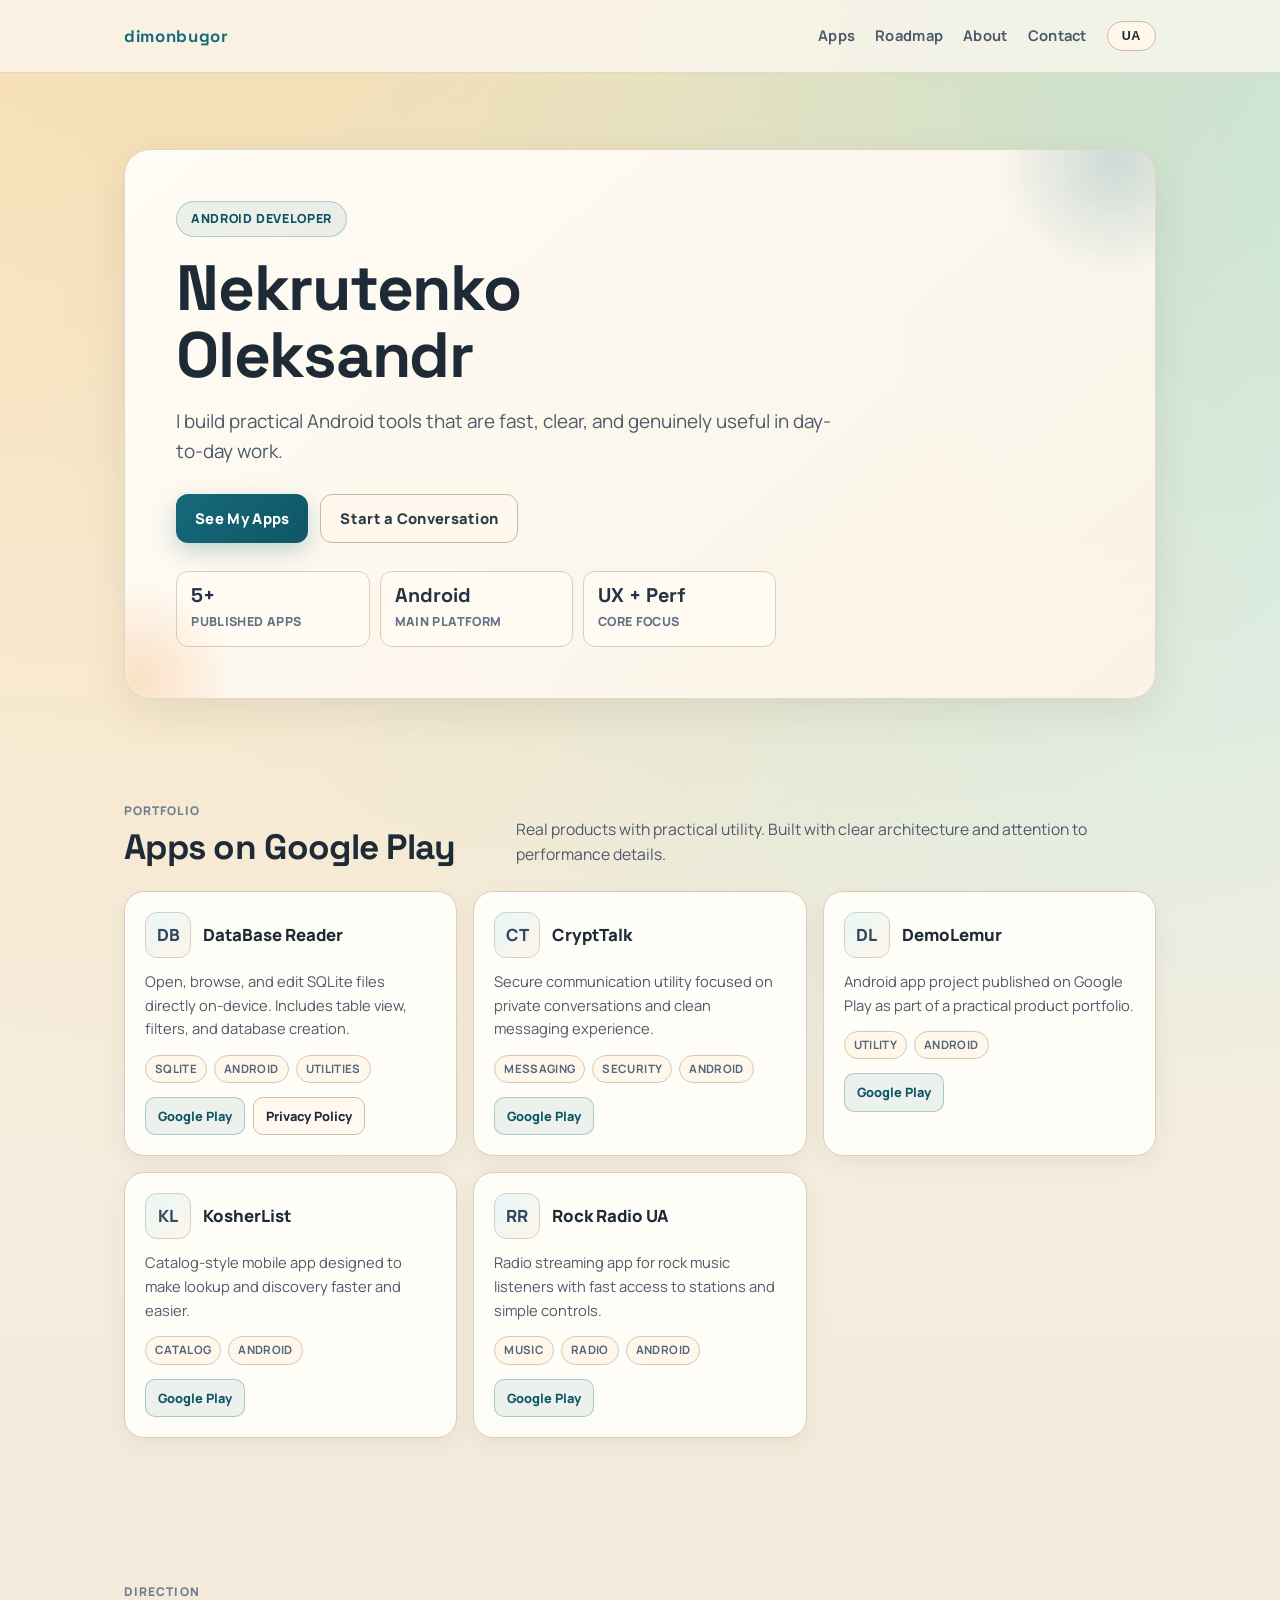
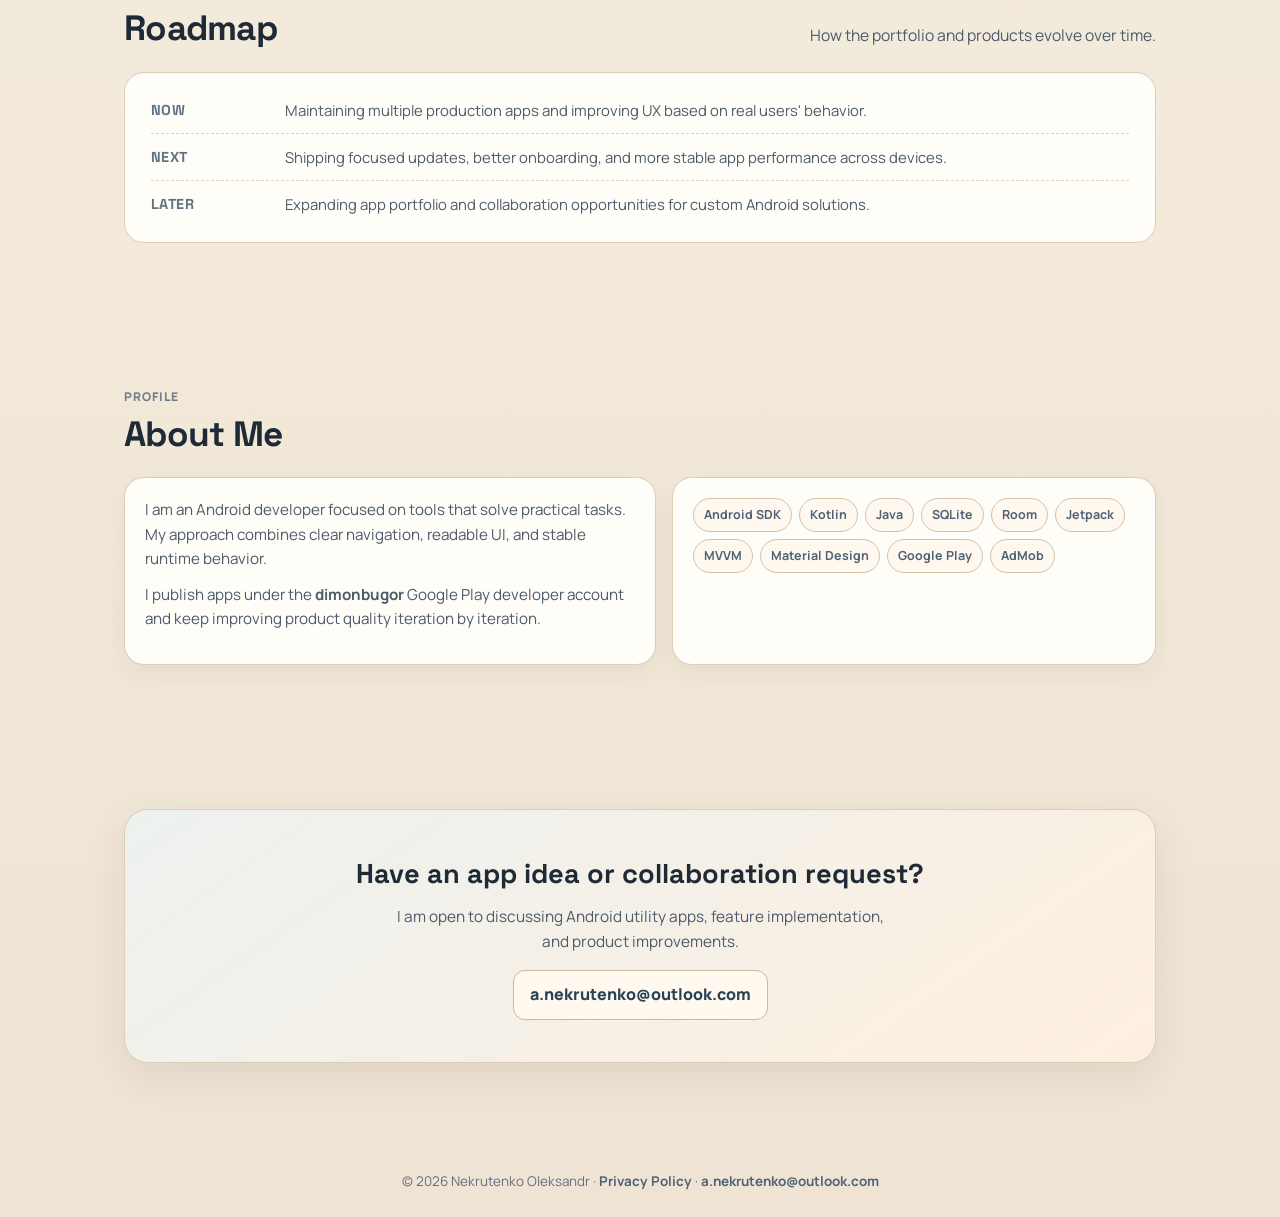
==== commit cb77ef69: "Повністю оновив головну сторінку" ====
--- a/index.html
+++ b/index.html
@@ -9,6 +9,7 @@
     content="Portfolio of Nekrutenko Oleksandr, Android developer focused on practical apps, smooth UX, and performance."
   />
   <meta name="theme-color" content="#efe6d8" />
+
   <meta property="og:title" content="Nekrutenko Oleksandr - Android Developer" />
   <meta
     property="og:description"
@@ -16,13 +17,18 @@
   />
   <meta property="og:type" content="website" />
   <meta property="og:url" content="https://dimonbugor.github.io/" />
-
+  <meta property="og:image" content="https://dimonbugor.github.io/og-image.svg" />
+
+  <link rel="icon" type="image/svg+xml" href="favicon.svg" />
   <link rel="preconnect" href="https://fonts.googleapis.com" />
   <link rel="preconnect" href="https://fonts.gstatic.com" crossorigin />
   <link
     href="https://fonts.googleapis.com/css2?family=Manrope:wght@400;500;600;700;800&family=Space+Grotesk:wght@500;700&display=swap"
     rel="stylesheet"
   />
+
+  <!-- Plausible analytics (privacy-friendly). -->
+  <script defer data-domain="dimonbugor.github.io" src="https://plausible.io/js/script.js"></script>
 
   <style>
     *, *::before, *::after {
@@ -344,13 +350,11 @@
       animation: fade-up 0.55s ease forwards;
     }
 
-    .apps-grid .card:nth-child(1) {
-      animation-delay: 120ms;
-    }
-
-    .apps-grid .card:nth-child(2) {
-      animation-delay: 220ms;
-    }
+    .apps-grid .card:nth-child(1) { animation-delay: 120ms; }
+    .apps-grid .card:nth-child(2) { animation-delay: 190ms; }
+    .apps-grid .card:nth-child(3) { animation-delay: 260ms; }
+    .apps-grid .card:nth-child(4) { animation-delay: 330ms; }
+    .apps-grid .card:nth-child(5) { animation-delay: 400ms; }
 
     .app-head {
       display: flex;
@@ -365,9 +369,11 @@
       border-radius: 12px;
       display: grid;
       place-items: center;
-      font-size: 1.2rem;
+      font-size: 1.05rem;
+      font-weight: 800;
       background: linear-gradient(140deg, #e7f8fa, #fff4e6);
       border: 1px solid #d9cec0;
+      color: #33485f;
     }
 
     .app-name {
@@ -572,7 +578,6 @@
         opacity: 0;
         transform: translateY(10px);
       }
-
       to {
         opacity: 1;
         transform: translateY(0);
@@ -610,7 +615,7 @@
 
       .nav-links {
         gap: 10px;
-        max-width: 220px;
+        max-width: 260px;
       }
 
       .nav-links a {
@@ -677,9 +682,9 @@
 
         <div class="stats" aria-label="Key portfolio stats">
           <div class="stat">
-            <strong>1+</strong>
-            <span data-lang="en">Published app</span>
-            <span data-lang="ua">Опублікований додаток</span>
+            <strong>5+</strong>
+            <span data-lang="en">Published apps</span>
+            <span data-lang="ua">Опублікованих додатків</span>
           </div>
           <div class="stat">
             <strong>Android</strong>
@@ -727,33 +732,82 @@
               <span class="tag">Utilities</span>
             </div>
             <div class="app-links">
-              <a
-                class="app-link primary"
-                href="https://play.google.com/store/apps/details?id=com.dimonbugor.databasereader&pcampaignid=web_share"
-                target="_blank"
-                rel="noopener"
-              >
-                Google Play
-              </a>
-              <a class="app-link" href="privacy-policy.html">
-                <span data-lang="en">Privacy Policy</span>
-                <span data-lang="ua">Політика конфіденційності</span>
-              </a>
+              <a class="app-link primary" href="https://play.google.com/store/apps/details?id=com.dimonbugor.databasereader&pcampaignid=web_share" target="_blank" rel="noopener">Google Play</a>
+              <a class="app-link" href="privacy-policy.html"><span data-lang="en">Privacy Policy</span><span data-lang="ua">Політика конфіденційності</span></a>
             </div>
           </article>
 
           <article class="card reveal">
             <div class="app-head">
-              <div class="app-icon" aria-hidden="true">+</div>
-              <div class="app-name"><span data-lang="en">Next Release</span><span data-lang="ua">Наступний реліз</span></div>
+              <div class="app-icon" aria-hidden="true">CT</div>
+              <div class="app-name">CryptTalk</div>
             </div>
             <p class="app-desc">
-              <span data-lang="en">New Android utility apps are in development. More polished tooling and workflow helpers are coming soon.</span>
-              <span data-lang="ua">Нові Android-утиліти вже в роботі. Найближчим часом додам ще більше корисних інструментів.</span>
+              <span data-lang="en">Secure communication utility focused on private conversations and clean messaging experience.</span>
+              <span data-lang="ua">Інструмент для безпечної комунікації з фокусом на приватні розмови та зручний досвід спілкування.</span>
             </p>
             <div class="tags">
-              <span class="tag">In Progress</span>
+              <span class="tag">Messaging</span>
+              <span class="tag">Security</span>
               <span class="tag">Android</span>
+            </div>
+            <div class="app-links">
+              <a class="app-link primary" href="https://play.google.com/store/apps/details?id=onion.crypttalk&pcampaignid=web_share" target="_blank" rel="noopener">Google Play</a>
+            </div>
+          </article>
+
+          <article class="card reveal">
+            <div class="app-head">
+              <div class="app-icon" aria-hidden="true">DL</div>
+              <div class="app-name">DemoLemur</div>
+            </div>
+            <p class="app-desc">
+              <span data-lang="en">Android app project published on Google Play as part of a practical product portfolio.</span>
+              <span data-lang="ua">Android-проєкт, опублікований у Google Play як частина практичного продуктового портфоліо.</span>
+            </p>
+            <div class="tags">
+              <span class="tag">Utility</span>
+              <span class="tag">Android</span>
+            </div>
+            <div class="app-links">
+              <a class="app-link primary" href="https://play.google.com/store/apps/details?id=ua.wpg.dev.demolemur&pcampaignid=web_share" target="_blank" rel="noopener">Google Play</a>
+            </div>
+          </article>
+
+          <article class="card reveal">
+            <div class="app-head">
+              <div class="app-icon" aria-hidden="true">KL</div>
+              <div class="app-name">KosherList</div>
+            </div>
+            <p class="app-desc">
+              <span data-lang="en">Catalog-style mobile app designed to make lookup and discovery faster and easier.</span>
+              <span data-lang="ua">Мобільний додаток у форматі каталогу для швидкого та зручного пошуку інформації.</span>
+            </p>
+            <div class="tags">
+              <span class="tag">Catalog</span>
+              <span class="tag">Android</span>
+            </div>
+            <div class="app-links">
+              <a class="app-link primary" href="https://play.google.com/store/apps/details?id=app.kosherlist&pcampaignid=web_share" target="_blank" rel="noopener">Google Play</a>
+            </div>
+          </article>
+
+          <article class="card reveal">
+            <div class="app-head">
+              <div class="app-icon" aria-hidden="true">RR</div>
+              <div class="app-name">Rock Radio UA</div>
+            </div>
+            <p class="app-desc">
+              <span data-lang="en">Radio streaming app for rock music listeners with fast access to stations and simple controls.</span>
+              <span data-lang="ua">Радіо-додаток для шанувальників рок-музики з швидким доступом до станцій і простим керуванням.</span>
+            </p>
+            <div class="tags">
+              <span class="tag">Music</span>
+              <span class="tag">Radio</span>
+              <span class="tag">Android</span>
+            </div>
+            <div class="app-links">
+              <a class="app-link primary" href="https://play.google.com/store/apps/details?id=com.dimonbugor.rockradioua&pcampaignid=web_share" target="_blank" rel="noopener">Google Play</a>
             </div>
           </article>
         </div>
@@ -779,22 +833,22 @@
             <li class="timeline-item">
               <div class="timeline-year">Now</div>
               <div class="timeline-copy">
-                <span data-lang="en">Maintaining DataBase Reader and improving user experience based on real-world usage.</span>
-                <span data-lang="ua">Підтримка DataBase Reader та покращення користувацького досвіду на основі реального використання.</span>
+                <span data-lang="en">Maintaining multiple production apps and improving UX based on real users' behavior.</span>
+                <span data-lang="ua">Підтримка кількох продакшн-додатків та покращення UX на основі поведінки реальних користувачів.</span>
               </div>
             </li>
             <li class="timeline-item">
               <div class="timeline-year">Next</div>
               <div class="timeline-copy">
-                <span data-lang="en">Releasing new utility-focused Android apps with lightweight, productive workflows.</span>
-                <span data-lang="ua">Реліз нових Android-утиліт з легким та продуктивним UX.</span>
+                <span data-lang="en">Shipping focused updates, better onboarding, and more stable app performance across devices.</span>
+                <span data-lang="ua">Випуск точкових оновлень, кращого онбордингу та стабільнішої продуктивності на різних пристроях.</span>
               </div>
             </li>
             <li class="timeline-item">
               <div class="timeline-year">Later</div>
               <div class="timeline-copy">
-                <span data-lang="en">Expanding app portfolio and collaboration opportunities for custom mobile tooling.</span>
-                <span data-lang="ua">Розширення портфоліо додатків і можливостей співпраці над мобільними інструментами.</span>
+                <span data-lang="en">Expanding app portfolio and collaboration opportunities for custom Android solutions.</span>
+                <span data-lang="ua">Розширення портфоліо додатків і можливостей співпраці над кастомними Android-рішеннями.</span>
               </div>
             </li>
           </ol>
@@ -877,881 +931,3 @@
   </script>
 </body>
 </html>
-<!DOCTYPE html>
-<html lang="en">
-<head>
-  <meta charset="UTF-8" />
-  <meta name="viewport" content="width=device-width, initial-scale=1.0" />
-  <title>Nekrutenko Oleksandr | Android Developer</title>
-  <meta name="description" content="Portfolio of Nekrutenko Oleksandr, Android developer building practical apps with clean UX and solid performance." />
-  <meta name="theme-color" content="#f4efe4" />
-  <meta property="og:title" content="Nekrutenko Oleksandr | Android Developer" />
-  <meta property="og:description" content="Android apps with clean UX, practical utility, and strong performance." />
-  <meta property="og:type" content="website" />
-  <link rel="preconnect" href="https://fonts.googleapis.com" />
-  <link rel="preconnect" href="https://fonts.gstatic.com" crossorigin />
-  <link href="https://fonts.googleapis.com/css2?family=Manrope:wght@400;500;600;700;800&family=Space+Grotesk:wght@500;700&display=swap" rel="stylesheet" />
-  <style>
-    *, *::before, *::after {
-      box-sizing: border-box;
-      margin: 0;
-      padding: 0;
-    }
-
-    :root {
-      --bg: #f4efe4;
-      --bg-soft: #faf7ef;
-      --surface: #fffdf7;
-      --surface-strong: #fff8eb;
-      --ink: #1b1a17;
-      --ink-soft: #545046;
-      --line: #d9cfbc;
-      --accent: #0d8a72;
-      --accent-2: #d66d3f;
-      --shadow: 0 10px 30px rgba(48, 37, 20, 0.08);
-      --radius-lg: 20px;
-      --radius-md: 14px;
-      --radius-sm: 10px;
-    }
-
-    html {
-      scroll-behavior: smooth;
-    }
-
-    body {
-      font-family: "Manrope", sans-serif;
-      color: var(--ink);
-      background:
-        radial-gradient(circle at 10% -10%, #f9e3c9 0%, rgba(249, 227, 201, 0) 48%),
-        radial-gradient(circle at 90% 0%, #dcefe9 0%, rgba(220, 239, 233, 0) 50%),
-        var(--bg);
-      line-height: 1.65;
-      min-height: 100vh;
-    }
-
-    .top-lines {
-      position: fixed;
-      inset: 0;
-      pointer-events: none;
-      background-image:
-        linear-gradient(to right, rgba(27, 26, 23, 0.025) 1px, transparent 1px),
-        linear-gradient(to bottom, rgba(27, 26, 23, 0.025) 1px, transparent 1px);
-      background-size: 44px 44px;
-      mask-image: radial-gradient(circle at center, #000 55%, transparent 100%);
-      z-index: 0;
-    }
-
-    .page {
-      position: relative;
-      z-index: 1;
-      max-width: 1080px;
-      margin: 0 auto;
-      padding: 20px 22px 36px;
-    }
-
-    nav {
-      position: sticky;
-      top: 10px;
-      z-index: 40;
-      display: flex;
-      align-items: center;
-      justify-content: space-between;
-      gap: 20px;
-      padding: 10px 14px;
-      border: 1px solid rgba(107, 96, 78, 0.24);
-      background: rgba(255, 250, 241, 0.84);
-      border-radius: 16px;
-      backdrop-filter: blur(8px);
-      box-shadow: 0 6px 16px rgba(45, 35, 20, 0.06);
-    }
-
-    .nav-logo {
-      font-family: "Space Grotesk", sans-serif;
-      font-weight: 700;
-      letter-spacing: 0.02em;
-      color: var(--ink);
-      text-decoration: none;
-      font-size: 1.02rem;
-      white-space: nowrap;
-    }
-
-    .nav-links {
-      list-style: none;
-      display: flex;
-      align-items: center;
-      gap: 16px;
-      flex-wrap: wrap;
-      justify-content: flex-end;
-    }
-
-    .nav-links a {
-      text-decoration: none;
-      color: var(--ink-soft);
-      font-weight: 700;
-      font-size: 0.88rem;
-      letter-spacing: 0.03em;
-      text-transform: uppercase;
-      transition: color 0.2s ease;
-    }
-
-    .nav-links a:hover,
-    .nav-links a:focus-visible {
-      color: var(--ink);
-      outline: none;
-    }
-
-    .lang-btn {
-      border: 1px solid var(--line);
-      background: #fff;
-      color: var(--ink);
-      font-weight: 800;
-      font-size: 0.8rem;
-      border-radius: 999px;
-      padding: 6px 14px;
-      cursor: pointer;
-      transition: transform 0.15s ease, border-color 0.2s ease;
-    }
-
-    .lang-btn:hover,
-    .lang-btn:focus-visible {
-      transform: translateY(-1px);
-      border-color: var(--accent);
-      outline: none;
-    }
-
-    .hero {
-      margin-top: 36px;
-      display: grid;
-      grid-template-columns: 1.2fr 0.8fr;
-      gap: 22px;
-      align-items: stretch;
-    }
-
-    .hero-main,
-    .hero-side {
-      background: var(--surface);
-      border: 1px solid var(--line);
-      border-radius: var(--radius-lg);
-      box-shadow: var(--shadow);
-      padding: clamp(22px, 3vw, 34px);
-    }
-
-    .hero-kicker {
-      display: inline-flex;
-      align-items: center;
-      gap: 8px;
-      font-size: 0.8rem;
-      font-weight: 800;
-      letter-spacing: 0.08em;
-      text-transform: uppercase;
-      color: #176d5d;
-      background: #e4f4ef;
-      border: 1px solid #b5ddd4;
-      border-radius: 999px;
-      padding: 6px 12px;
-      margin-bottom: 18px;
-    }
-
-    .hero h1 {
-      font-family: "Space Grotesk", sans-serif;
-      font-size: clamp(2rem, 5vw, 3.4rem);
-      line-height: 1.08;
-      margin-bottom: 14px;
-    }
-
-    .hero p {
-      font-size: clamp(1rem, 2.2vw, 1.12rem);
-      color: var(--ink-soft);
-      max-width: 58ch;
-    }
-
-    .hero-btns {
-      margin-top: 28px;
-      display: flex;
-      flex-wrap: wrap;
-      gap: 12px;
-    }
-
-    .btn {
-      text-decoration: none;
-      font-weight: 800;
-      border-radius: 999px;
-      padding: 11px 19px;
-      font-size: 0.9rem;
-      display: inline-flex;
-      align-items: center;
-      gap: 8px;
-      transition: transform 0.16s ease, box-shadow 0.2s ease;
-    }
-
-    .btn:hover,
-    .btn:focus-visible {
-      transform: translateY(-2px);
-      outline: none;
-    }
-
-    .btn-primary {
-      background: linear-gradient(120deg, var(--accent), #0f9c80);
-      color: #fff;
-      box-shadow: 0 8px 22px rgba(13, 138, 114, 0.28);
-    }
-
-    .btn-secondary {
-      color: var(--ink);
-      border: 1px solid var(--line);
-      background: #fff;
-    }
-
-    .hero-side {
-      display: flex;
-      flex-direction: column;
-      justify-content: space-between;
-      background:
-        linear-gradient(150deg, #fff9ec 0%, #fffdf7 55%),
-        var(--surface);
-    }
-
-    .stat-grid {
-      display: grid;
-      grid-template-columns: 1fr 1fr;
-      gap: 12px;
-    }
-
-    .stat {
-      border: 1px solid #e5dbc7;
-      background: #fff;
-      border-radius: var(--radius-sm);
-      padding: 12px;
-    }
-
-    .stat strong {
-      display: block;
-      font-family: "Space Grotesk", sans-serif;
-      font-size: 1.35rem;
-      line-height: 1.1;
-      margin-bottom: 4px;
-    }
-
-    .stat span {
-      color: var(--ink-soft);
-      font-size: 0.82rem;
-      font-weight: 600;
-    }
-
-    .hero-note {
-      margin-top: 16px;
-      border-left: 3px solid var(--accent-2);
-      padding-left: 12px;
-      color: var(--ink-soft);
-      font-size: 0.9rem;
-      max-width: 36ch;
-    }
-
-    section {
-      margin-top: 58px;
-    }
-
-    .section-head {
-      margin-bottom: 18px;
-      display: flex;
-      align-items: end;
-      justify-content: space-between;
-      gap: 16px;
-      flex-wrap: wrap;
-    }
-
-    .section-head h2 {
-      font-family: "Space Grotesk", sans-serif;
-      font-size: clamp(1.4rem, 3vw, 1.95rem);
-      line-height: 1.15;
-    }
-
-    .section-head p {
-      color: var(--ink-soft);
-      max-width: 42ch;
-      font-size: 0.94rem;
-    }
-
-    .apps-grid {
-      display: grid;
-      grid-template-columns: repeat(auto-fit, minmax(270px, 1fr));
-      gap: 16px;
-    }
-
-    .app-card {
-      background: var(--surface);
-      border: 1px solid var(--line);
-      border-radius: var(--radius-md);
-      box-shadow: var(--shadow);
-      padding: 20px;
-      display: flex;
-      flex-direction: column;
-      gap: 13px;
-      transition: transform 0.2s ease, box-shadow 0.2s ease;
-    }
-
-    .app-card:hover {
-      transform: translateY(-4px);
-      box-shadow: 0 14px 30px rgba(45, 35, 20, 0.11);
-    }
-
-    .app-card.is-muted {
-      background: var(--bg-soft);
-      border-style: dashed;
-      opacity: 0.9;
-    }
-
-    .app-icon {
-      width: 52px;
-      height: 52px;
-      border-radius: 12px;
-      display: grid;
-      place-items: center;
-      font-size: 1.45rem;
-      background: linear-gradient(145deg, #f5e8cc, #fff);
-      border: 1px solid #e7d8bb;
-    }
-
-    .app-name {
-      font-family: "Space Grotesk", sans-serif;
-      font-weight: 700;
-      font-size: 1.04rem;
-    }
-
-    .app-desc {
-      color: var(--ink-soft);
-      font-size: 0.9rem;
-      flex: 1;
-    }
-
-    .app-tags {
-      display: flex;
-      gap: 8px;
-      flex-wrap: wrap;
-    }
-
-    .tag {
-      border: 1px solid #ddd0b8;
-      border-radius: 999px;
-      padding: 4px 11px;
-      font-size: 0.75rem;
-      font-weight: 700;
-      color: #5e5542;
-      background: #fbf6eb;
-    }
-
-    .app-links {
-      display: flex;
-      flex-wrap: wrap;
-      gap: 9px;
-    }
-
-    .app-link,
-    .app-link-sec {
-      text-decoration: none;
-      border-radius: 999px;
-      padding: 8px 14px;
-      font-weight: 800;
-      font-size: 0.81rem;
-      transition: transform 0.15s ease, opacity 0.2s ease;
-    }
-
-    .app-link:hover,
-    .app-link-sec:hover,
-    .app-link:focus-visible,
-    .app-link-sec:focus-visible {
-      transform: translateY(-1px);
-      outline: none;
-    }
-
-    .app-link {
-      color: #fff;
-      background: linear-gradient(120deg, var(--accent), #0e9f82);
-    }
-
-    .app-link-sec {
-      color: var(--ink);
-      border: 1px solid var(--line);
-      background: #fff;
-    }
-
-    .about-wrap {
-      display: grid;
-      grid-template-columns: 1.1fr 0.9fr;
-      gap: 16px;
-    }
-
-    .about-card,
-    .skill-cloud {
-      background: var(--surface);
-      border: 1px solid var(--line);
-      border-radius: var(--radius-md);
-      box-shadow: var(--shadow);
-      padding: 22px;
-    }
-
-    .about-card p {
-      color: var(--ink-soft);
-      font-size: 0.95rem;
-      margin-bottom: 12px;
-    }
-
-    .skills-list {
-      display: flex;
-      flex-wrap: wrap;
-      gap: 8px;
-      align-content: flex-start;
-    }
-
-    .skill-tag {
-      padding: 5px 12px;
-      border-radius: 999px;
-      border: 1px solid #c9dfd9;
-      background: #ecf8f5;
-      color: #1d6c5d;
-      font-weight: 700;
-      font-size: 0.79rem;
-    }
-
-    .process-grid {
-      display: grid;
-      grid-template-columns: repeat(auto-fit, minmax(220px, 1fr));
-      gap: 12px;
-    }
-
-    .process-item {
-      border: 1px solid var(--line);
-      border-radius: var(--radius-md);
-      background: var(--surface-strong);
-      padding: 16px;
-      box-shadow: var(--shadow);
-    }
-
-    .process-step {
-      display: inline-flex;
-      font-weight: 800;
-      font-size: 0.74rem;
-      letter-spacing: 0.04em;
-      text-transform: uppercase;
-      color: #8b5a2d;
-      background: #fbe8d1;
-      border: 1px solid #efd1ac;
-      border-radius: 999px;
-      padding: 3px 9px;
-      margin-bottom: 9px;
-    }
-
-    .process-item h3 {
-      font-family: "Space Grotesk", sans-serif;
-      font-size: 1rem;
-      margin-bottom: 6px;
-    }
-
-    .process-item p {
-      color: var(--ink-soft);
-      font-size: 0.88rem;
-    }
-
-    .contact-card {
-      background: linear-gradient(130deg, #ffffff, #fff6e5);
-      border: 1px solid var(--line);
-      border-radius: var(--radius-lg);
-      box-shadow: var(--shadow);
-      padding: clamp(22px, 3vw, 34px);
-      text-align: center;
-    }
-
-    .contact-card h3 {
-      font-family: "Space Grotesk", sans-serif;
-      font-size: clamp(1.3rem, 3vw, 1.8rem);
-      margin-bottom: 9px;
-    }
-
-    .contact-card p {
-      color: var(--ink-soft);
-      max-width: 56ch;
-      margin: 0 auto 18px;
-    }
-
-    .contact-email {
-      text-decoration: none;
-      display: inline-flex;
-      align-items: center;
-      justify-content: center;
-      border-radius: 999px;
-      padding: 11px 20px;
-      font-weight: 800;
-      background: #fff;
-      color: var(--ink);
-      border: 1px solid #d8ccb5;
-      transition: transform 0.15s ease, border-color 0.2s ease;
-    }
-
-    .contact-email:hover,
-    .contact-email:focus-visible {
-      transform: translateY(-2px);
-      border-color: var(--accent);
-      outline: none;
-    }
-
-    footer {
-      margin-top: 44px;
-      text-align: center;
-      color: var(--ink-soft);
-      font-size: 0.84rem;
-      padding-bottom: 16px;
-    }
-
-    footer a {
-      color: inherit;
-      font-weight: 700;
-      text-decoration: none;
-    }
-
-    footer a:hover,
-    footer a:focus-visible {
-      color: var(--ink);
-      outline: none;
-    }
-
-    .reveal {
-      opacity: 0;
-      transform: translateY(12px);
-      animation: rise-in 0.8s ease forwards;
-    }
-
-    .delay-1 { animation-delay: 0.08s; }
-    .delay-2 { animation-delay: 0.16s; }
-    .delay-3 { animation-delay: 0.24s; }
-
-    @keyframes rise-in {
-      to {
-        opacity: 1;
-        transform: translateY(0);
-      }
-    }
-
-    [data-lang="ua"] {
-      display: none;
-    }
-
-    body.lang-ua [data-lang="en"] {
-      display: none;
-    }
-
-    body.lang-ua [data-lang="ua"] {
-      display: initial;
-    }
-
-    @media (max-width: 900px) {
-      .hero,
-      .about-wrap {
-        grid-template-columns: 1fr;
-      }
-
-      .hero-side {
-        gap: 18px;
-      }
-    }
-
-    @media (max-width: 700px) {
-      .page {
-        padding-inline: 14px;
-      }
-
-      nav {
-        top: 6px;
-        align-items: flex-start;
-        flex-direction: column;
-      }
-
-      .nav-links {
-        width: 100%;
-        justify-content: space-between;
-      }
-
-      .section-head {
-        margin-bottom: 14px;
-      }
-
-      .hero-main,
-      .hero-side,
-      .about-card,
-      .skill-cloud,
-      .contact-card {
-        padding: 18px;
-      }
-    }
-
-    @media (prefers-reduced-motion: reduce) {
-      *, *::before, *::after {
-        animation-duration: 0.01ms !important;
-        animation-iteration-count: 1 !important;
-        transition-duration: 0.01ms !important;
-        scroll-behavior: auto !important;
-      }
-    }
-  </style>
-</head>
-<body>
-  <div class="top-lines" aria-hidden="true"></div>
-
-  <div class="page">
-    <nav>
-      <a class="nav-logo" href="#">dimonbugor</a>
-      <ul class="nav-links">
-        <li><a href="#apps"><span data-lang="en">Apps</span><span data-lang="ua">Додатки</span></a></li>
-        <li><a href="#about"><span data-lang="en">About</span><span data-lang="ua">Про мене</span></a></li>
-        <li><a href="#process"><span data-lang="en">Process</span><span data-lang="ua">Процес</span></a></li>
-        <li><a href="#contact"><span data-lang="en">Contact</span><span data-lang="ua">Контакт</span></a></li>
-        <li><button class="lang-btn" onclick="toggleLang()" id="langBtn" aria-label="Toggle language">UA</button></li>
-      </ul>
-    </nav>
-
-    <header class="hero">
-      <div class="hero-main reveal">
-        <div class="hero-kicker">
-          <span data-lang="en">Android Developer</span>
-          <span data-lang="ua">Android Розробник</span>
-        </div>
-        <h1>Nekrutenko Oleksandr</h1>
-        <p>
-          <span data-lang="en">I build practical Android apps with clear UX, clean architecture, and reliable performance for real daily tasks.</span>
-          <span data-lang="ua">Створюю практичні Android-додатки з чітким UX, чистою архітектурою та стабільною продуктивністю для щоденних задач.</span>
-        </p>
-        <div class="hero-btns">
-          <a class="btn btn-primary" href="#apps">
-            <span data-lang="en">View Apps</span>
-            <span data-lang="ua">Переглянути додатки</span>
-          </a>
-          <a class="btn btn-secondary" href="#contact">
-            <span data-lang="en">Start a Conversation</span>
-            <span data-lang="ua">Обговорити співпрацю</span>
-          </a>
-        </div>
-      </div>
-
-      <aside class="hero-side reveal delay-1">
-        <div class="stat-grid">
-          <div class="stat">
-            <strong>1+</strong>
-            <span data-lang="en">Published app</span>
-            <span data-lang="ua">Опублікований додаток</span>
-          </div>
-          <div class="stat">
-            <strong>100%</strong>
-            <span data-lang="en">Android focus</span>
-            <span data-lang="ua">Фокус на Android</span>
-          </div>
-          <div class="stat">
-            <strong>EN/UA</strong>
-            <span data-lang="en">Bilingual support</span>
-            <span data-lang="ua">Підтримка двох мов</span>
-          </div>
-          <div class="stat">
-            <strong>UX</strong>
-            <span data-lang="en">Practical first</span>
-            <span data-lang="ua">Практичність перш за все</span>
-          </div>
-        </div>
-
-        <p class="hero-note">
-          <span data-lang="en">Open to product ideas, app improvements, and practical utility development for Android.</span>
-          <span data-lang="ua">Відкритий до ідей продуктів, покращень додатків і створення корисних Android-рішень.</span>
-        </p>
-      </aside>
-    </header>
-
-    <section id="apps">
-      <div class="section-head reveal delay-1">
-        <h2>
-          <span data-lang="en">Featured Apps</span>
-          <span data-lang="ua">Основні додатки</span>
-        </h2>
-        <p>
-          <span data-lang="en">Apps currently available and projects in active development.</span>
-          <span data-lang="ua">Додатки, які вже доступні, та проєкти в активній розробці.</span>
-        </p>
-      </div>
-
-      <div class="apps-grid">
-        <article class="app-card reveal delay-1">
-          <div class="app-icon" aria-hidden="true">DB</div>
-          <div class="app-name">DataBase Reader</div>
-          <div class="app-desc">
-            <span data-lang="en">Open, browse, and edit SQLite files directly on Android. Inspect tables, filter rows, and create new databases on-device.</span>
-            <span data-lang="ua">Відкривайте, переглядайте та редагуйте SQLite-файли прямо на Android. Переглядайте таблиці, фільтруйте рядки та створюйте нові бази.</span>
-          </div>
-          <div class="app-tags">
-            <span class="tag">SQLite</span>
-            <span class="tag">Android</span>
-            <span class="tag">Utility</span>
-          </div>
-          <div class="app-links">
-            <a class="app-link" href="https://play.google.com/store/apps/details?id=com.dimonbugor.databasereader&pcampaignid=web_share" target="_blank" rel="noopener">
-              Google Play
-            </a>
-            <a class="app-link-sec" href="privacy-policy.html">
-              <span data-lang="en">Privacy Policy</span>
-              <span data-lang="ua">Політика конфіденційності</span>
-            </a>
-          </div>
-        </article>
-
-        <article class="app-card is-muted reveal delay-2">
-          <div class="app-icon" aria-hidden="true">+</div>
-          <div class="app-name">
-            <span data-lang="en">Coming Soon</span>
-            <span data-lang="ua">Скоро</span>
-          </div>
-          <div class="app-desc">
-            <span data-lang="en">New Android tools are in progress. This section will be updated with upcoming releases.</span>
-            <span data-lang="ua">Нові Android-інструменти вже в роботі. Цей блок буде оновлюватись із майбутніми релізами.</span>
-          </div>
-          <div class="app-tags">
-            <span class="tag">
-              <span data-lang="en">In Progress</span>
-              <span data-lang="ua">У розробці</span>
-            </span>
-          </div>
-        </article>
-      </div>
-    </section>
-
-    <section id="about">
-      <div class="section-head reveal delay-1">
-        <h2>
-          <span data-lang="en">About Me</span>
-          <span data-lang="ua">Про мене</span>
-        </h2>
-        <p>
-          <span data-lang="en">Building Android products with attention to architecture, maintainability, and user clarity.</span>
-          <span data-lang="ua">Створюю Android-продукти з увагою до архітектури, підтримуваності та зрозумілого інтерфейсу.</span>
-        </p>
-      </div>
-
-      <div class="about-wrap">
-        <div class="about-card reveal delay-2">
-          <p data-lang="en">I focus on practical mobile tools that solve real problems and stay fast on everyday devices.</p>
-          <p data-lang="en">I design app flows around clear user intent, then implement them with clean and scalable Android architecture.</p>
-          <p data-lang="en">Publishing under the <strong>dimonbugor</strong> Google Play developer account.</p>
-
-          <p data-lang="ua">Фокусуюсь на практичних мобільних інструментах, що вирішують реальні задачі та працюють швидко на щоденних пристроях.</p>
-          <p data-lang="ua">Проєктую сценарії навколо зрозумілого наміру користувача, а потім реалізую їх з чистою та масштабованою Android-архітектурою.</p>
-          <p data-lang="ua">Публікую додатки в Google Play під акаунтом <strong>dimonbugor</strong>.</p>
-        </div>
-
-        <div class="skill-cloud reveal delay-3">
-          <div class="skills-list">
-            <span class="skill-tag">Android SDK</span>
-            <span class="skill-tag">Kotlin</span>
-            <span class="skill-tag">Java</span>
-            <span class="skill-tag">SQLite</span>
-            <span class="skill-tag">Room</span>
-            <span class="skill-tag">MVVM</span>
-            <span class="skill-tag">Jetpack</span>
-            <span class="skill-tag">Material</span>
-            <span class="skill-tag">AdMob</span>
-            <span class="skill-tag">Google Play</span>
-          </div>
-        </div>
-      </div>
-    </section>
-
-    <section id="process">
-      <div class="section-head reveal delay-1">
-        <h2>
-          <span data-lang="en">How I Build</span>
-          <span data-lang="ua">Як я працюю</span>
-        </h2>
-        <p>
-          <span data-lang="en">A compact process from idea to polished Android release.</span>
-          <span data-lang="ua">Короткий процес від ідеї до якісного Android-релізу.</span>
-        </p>
-      </div>
-
-      <div class="process-grid">
-        <article class="process-item reveal delay-1">
-          <span class="process-step">
-            <span data-lang="en">Step 1</span>
-            <span data-lang="ua">Крок 1</span>
-          </span>
-          <h3>
-            <span data-lang="en">Define the task</span>
-            <span data-lang="ua">Формулювання задачі</span>
-          </h3>
-          <p>
-            <span data-lang="en">Clarify user scenario and reduce the feature to practical value.</span>
-            <span data-lang="ua">Уточнюю сценарій користувача та зводжу функцію до практичної цінності.</span>
-          </p>
-        </article>
-
-        <article class="process-item reveal delay-2">
-          <span class="process-step">
-            <span data-lang="en">Step 2</span>
-            <span data-lang="ua">Крок 2</span>
-          </span>
-          <h3>
-            <span data-lang="en">Design and architecture</span>
-            <span data-lang="ua">Дизайн і архітектура</span>
-          </h3>
-          <p>
-            <span data-lang="en">Create clean UI flow and robust code structure for long-term support.</span>
-            <span data-lang="ua">Створюю чистий UI-потік та надійну структуру коду для довгострокової підтримки.</span>
-          </p>
-        </article>
-
-        <article class="process-item reveal delay-3">
-          <span class="process-step">
-            <span data-lang="en">Step 3</span>
-            <span data-lang="ua">Крок 3</span>
-          </span>
-          <h3>
-            <span data-lang="en">Polish and release</span>
-            <span data-lang="ua">Полірування і реліз</span>
-          </h3>
-          <p>
-            <span data-lang="en">Focus on performance, details, and final quality before Google Play publishing.</span>
-            <span data-lang="ua">Фокус на продуктивності, деталях та фінальній якості перед публікацією в Google Play.</span>
-          </p>
-        </article>
-      </div>
-    </section>
-
-    <section id="contact">
-      <div class="contact-card reveal delay-2">
-        <h3>
-          <span data-lang="en">Have a project idea or question?</span>
-          <span data-lang="ua">Маєте ідею проєкту або запитання?</span>
-        </h3>
-        <p>
-          <span data-lang="en">I am open to collaboration, Android app development inquiries, and practical product discussions.</span>
-          <span data-lang="ua">Відкритий до співпраці, запитів на Android-розробку та обговорення практичних продуктів.</span>
-        </p>
-        <a class="contact-email" href="mailto:a.nekrutenko@outlook.com">a.nekrutenko@outlook.com</a>
-      </div>
-    </section>
-
-    <footer>
-      <p>
-        <span>© 2026 Nekrutenko Oleksandr</span>
-        <span> · </span>
-        <a href="privacy-policy.html">
-          <span data-lang="en">Privacy Policy</span>
-          <span data-lang="ua">Політика конфіденційності</span>
-        </a>
-        <span> · </span>
-        <a href="mailto:a.nekrutenko@outlook.com">a.nekrutenko@outlook.com</a>
-      </p>
-    </footer>
-  </div>
-
-  <script>
-    function toggleLang() {
-      const isUa = document.body.classList.toggle("lang-ua");
-      document.getElementById("langBtn").textContent = isUa ? "EN" : "UA";
-      document.documentElement.lang = isUa ? "uk" : "en";
-    }
-  </script>
-</body>
-</html>
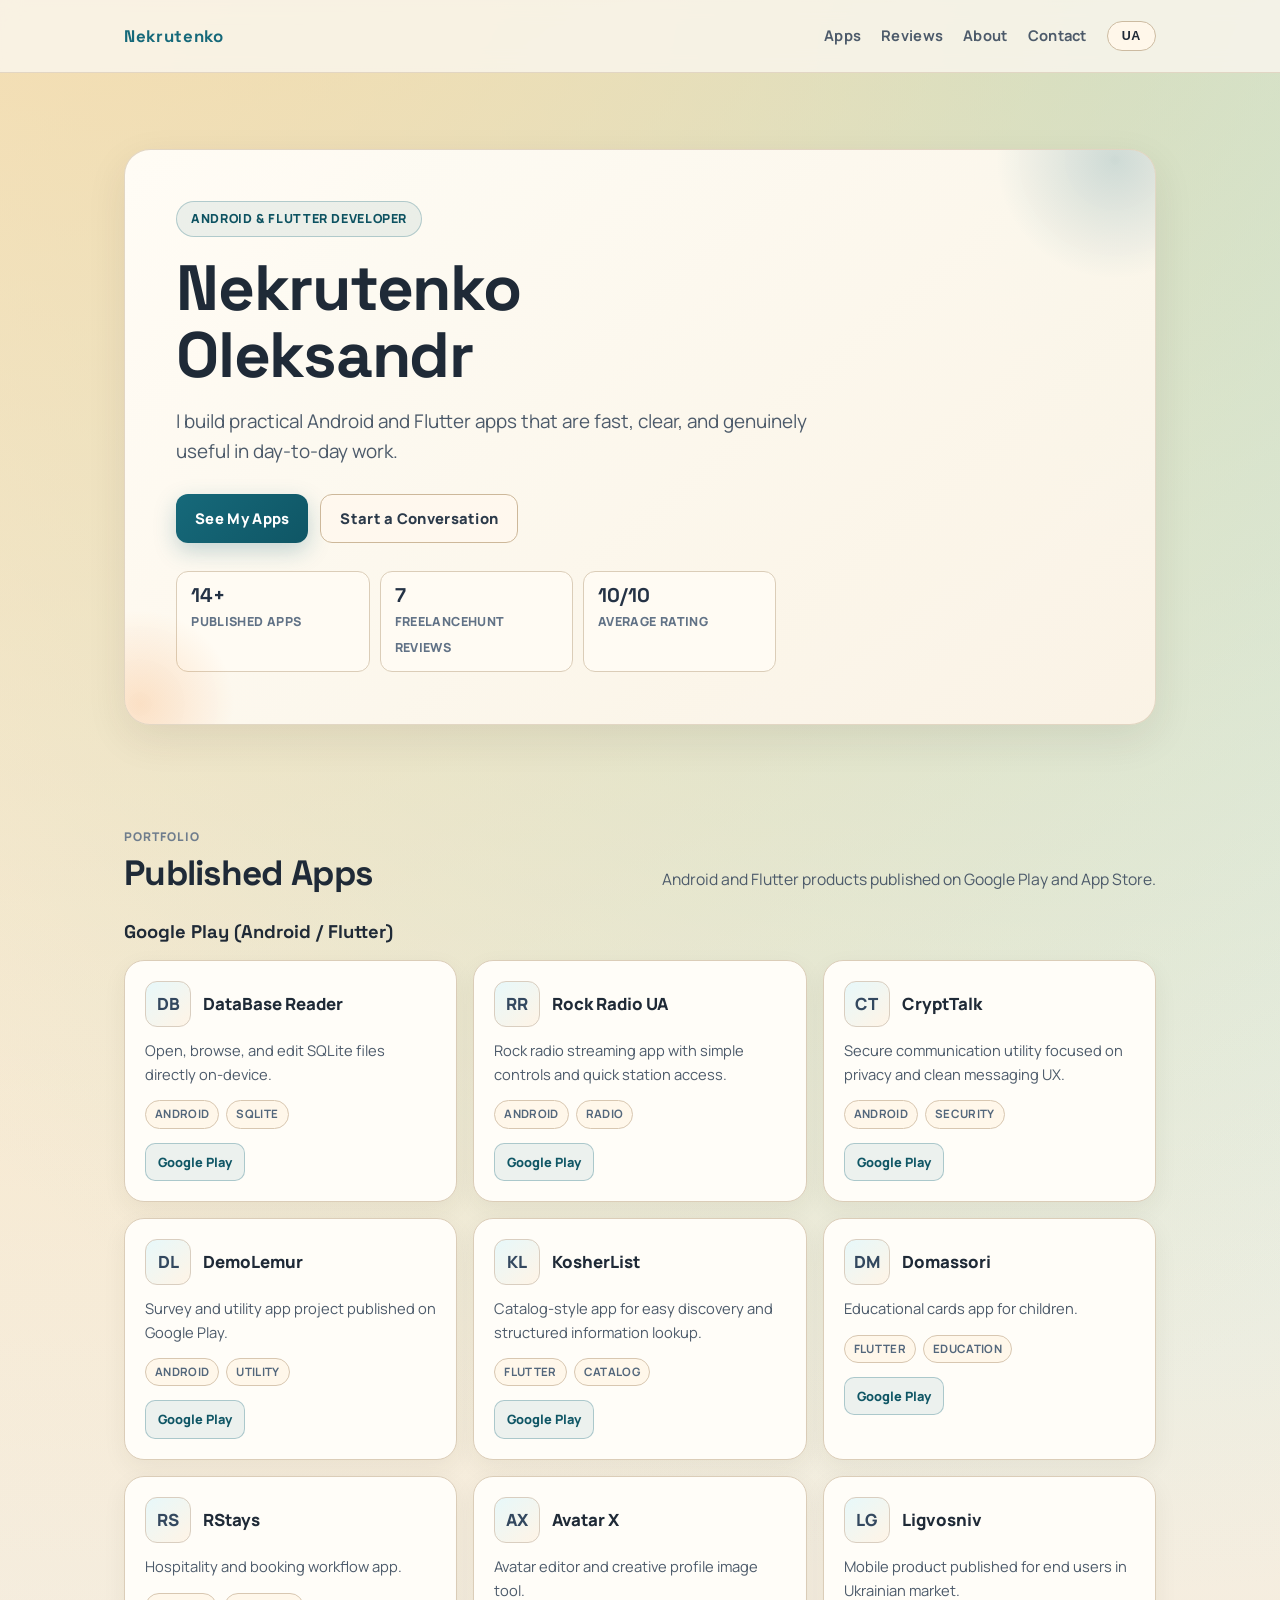
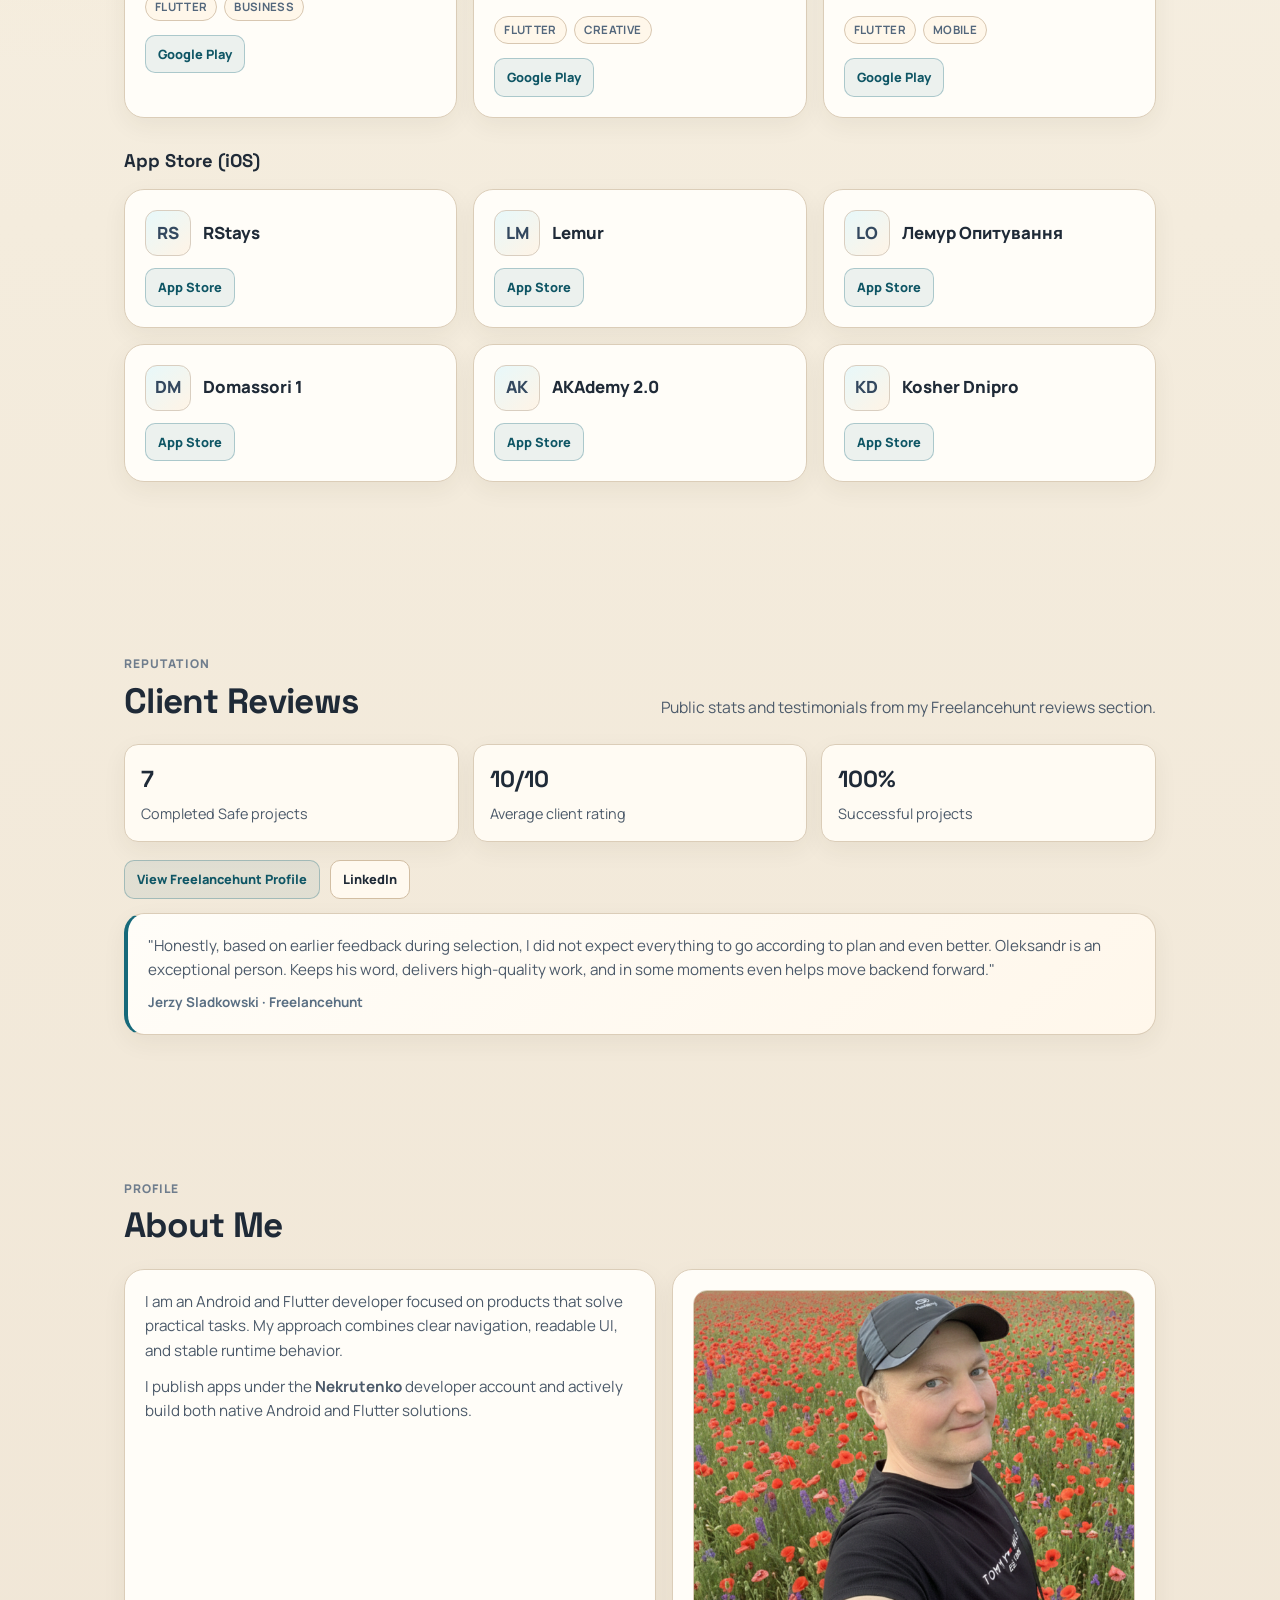
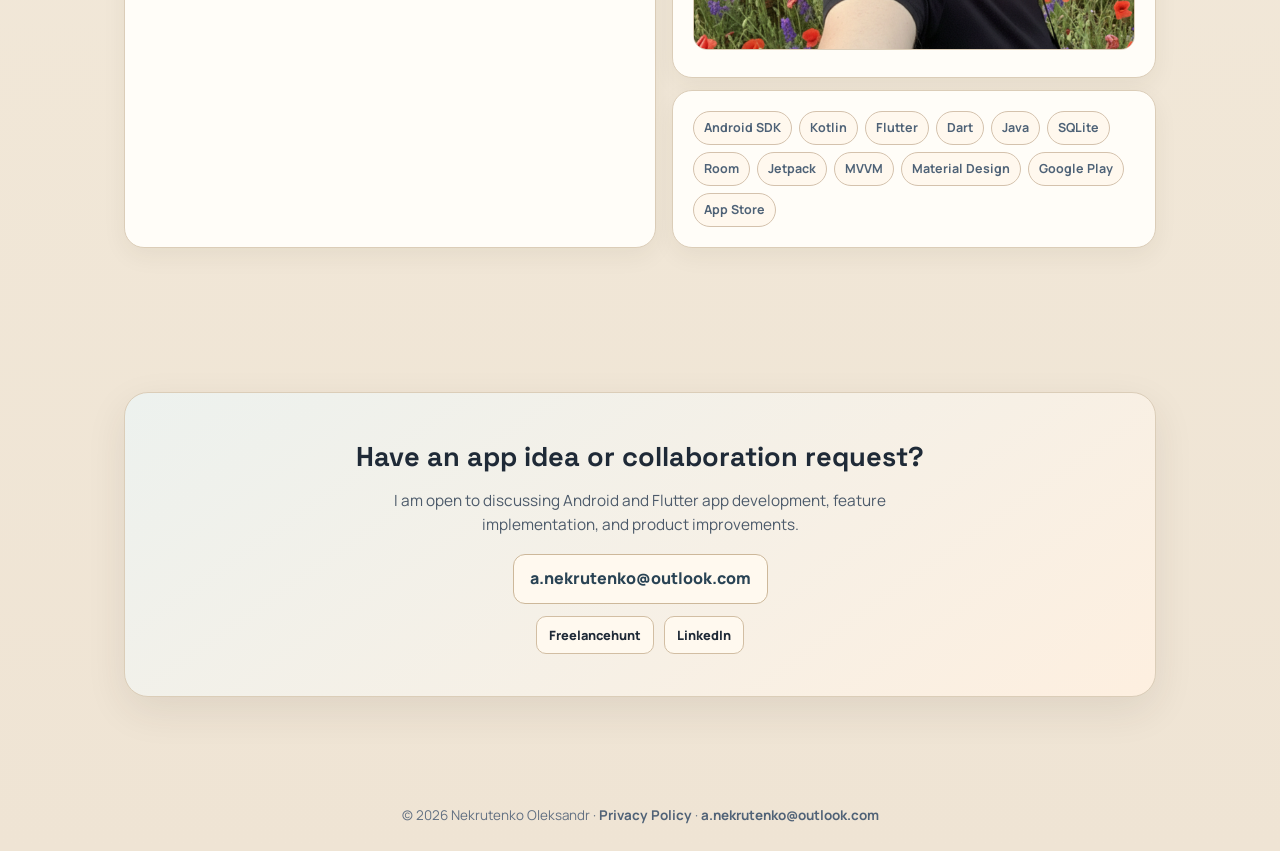
==== commit fd2d5da3: "flutter added" ====
--- a/index.html
+++ b/index.html
@@ -3,650 +3,55 @@
 <head>
   <meta charset="UTF-8" />
   <meta name="viewport" content="width=device-width, initial-scale=1.0" />
-  <title>Nekrutenko Oleksandr - Android Developer</title>
+  <title>Nekrutenko Oleksandr - Android & Flutter Developer</title>
   <meta
     name="description"
-    content="Portfolio of Nekrutenko Oleksandr, Android developer focused on practical apps, smooth UX, and performance."
+    content="Portfolio of Nekrutenko Oleksandr, Android and Flutter developer focused on practical apps, smooth UX, and performance."
   />
   <meta name="theme-color" content="#efe6d8" />
 
-  <meta property="og:title" content="Nekrutenko Oleksandr - Android Developer" />
+  <meta property="og:title" content="Nekrutenko Oleksandr - Android & Flutter Developer" />
   <meta
     property="og:description"
-    content="Android developer portfolio with published apps and contact information."
+    content="Android and Flutter developer portfolio with published apps, social proof, and contact information."
   />
   <meta property="og:type" content="website" />
-  <meta property="og:url" content="https://dimonbugor.github.io/" />
-  <meta property="og:image" content="https://dimonbugor.github.io/og-image.svg" />
-
-  <link rel="icon" type="image/svg+xml" href="favicon.svg" />
+  <meta property="og:url" content="https://nekrutenko.github.io/" />
+  <meta property="og:image" content="https://nekrutenko.github.io/og-image.svg" />
+
+  <link rel="icon" type="image/png" href="favicon.png" />
   <link rel="preconnect" href="https://fonts.googleapis.com" />
   <link rel="preconnect" href="https://fonts.gstatic.com" crossorigin />
   <link
     href="https://fonts.googleapis.com/css2?family=Manrope:wght@400;500;600;700;800&family=Space+Grotesk:wght@500;700&display=swap"
     rel="stylesheet"
   />
-
-  <!-- Plausible analytics (privacy-friendly). -->
-  <script defer data-domain="dimonbugor.github.io" src="https://plausible.io/js/script.js"></script>
-
-  <style>
-    *, *::before, *::after {
-      box-sizing: border-box;
-      margin: 0;
-      padding: 0;
+  <link rel="stylesheet" href="assets/css/main.css" />
+
+  <script defer data-domain="nekrutenko.github.io" src="https://plausible.io/js/script.js"></script>
+  <script type="application/ld+json">
+    {
+      "@context": "https://schema.org",
+      "@type": "Person",
+      "name": "Nekrutenko Oleksandr",
+      "url": "https://nekrutenko.github.io/",
+      "jobTitle": "Android and Flutter Developer",
+      "knowsAbout": ["Android", "Flutter", "Kotlin", "Dart", "Java", "SQLite"],
+      "sameAs": [
+        "https://freelancehunt.com/freelancer/dimonbugor.html",
+        "https://www.linkedin.com/in/oleksandr-nekrutenko-50774b143/"
+      ]
     }
-
-    :root {
-      --bg: #f4ecdd;
-      --bg-soft: #fbf7ef;
-      --paper: #fffdf8;
-      --ink: #1f2a37;
-      --ink-soft: #4c5a6a;
-      --line: #dbcdb8;
-      --brand: #16697a;
-      --brand-2: #f28b30;
-      --shadow: 0 14px 40px rgba(58, 45, 28, 0.09);
-      --radius-lg: 20px;
-      --radius-md: 14px;
-      --max: 1080px;
-    }
-
-    html {
-      scroll-behavior: smooth;
-    }
-
-    body {
-      font-family: "Manrope", sans-serif;
-      color: var(--ink);
-      background:
-        radial-gradient(circle at 10% -10%, #f7d9a5 0%, transparent 45%),
-        radial-gradient(circle at 85% 0%, #b8e4da 0%, transparent 38%),
-        linear-gradient(180deg, var(--bg-soft) 0%, var(--bg) 45%, #efe4d4 100%);
-      min-height: 100vh;
-      line-height: 1.6;
-      overflow-x: hidden;
-    }
-
-    a {
-      color: inherit;
-    }
-
-    .container {
-      width: min(100%, var(--max));
-      margin: 0 auto;
-      padding: 0 24px;
-    }
-
-    .site-nav {
-      position: sticky;
-      top: 0;
-      z-index: 40;
-      border-bottom: 1px solid rgba(219, 205, 184, 0.75);
-      backdrop-filter: blur(10px);
-      background: rgba(251, 247, 239, 0.8);
-    }
-
-    .site-nav-inner {
-      height: 72px;
-      display: flex;
-      align-items: center;
-      justify-content: space-between;
-      gap: 16px;
-    }
-
-    .brand {
-      text-decoration: none;
-      font-family: "Space Grotesk", sans-serif;
-      font-weight: 700;
-      font-size: 1.05rem;
-      letter-spacing: 0.04em;
-      color: var(--brand);
-    }
-
-    .nav-links {
-      list-style: none;
-      display: flex;
-      align-items: center;
-      gap: 20px;
-      flex-wrap: wrap;
-      justify-content: flex-end;
-    }
-
-    .nav-links a {
-      text-decoration: none;
-      color: var(--ink-soft);
-      font-size: 0.92rem;
-      font-weight: 700;
-      letter-spacing: 0.02em;
-      position: relative;
-    }
-
-    .nav-links a::after {
-      content: "";
-      position: absolute;
-      left: 0;
-      bottom: -3px;
-      width: 0;
-      height: 2px;
-      background: var(--brand);
-      transition: width 0.2s ease;
-    }
-
-    .nav-links a:hover::after,
-    .nav-links a:focus-visible::after {
-      width: 100%;
-    }
-
-    .lang-btn {
-      border: 1px solid #ccbba1;
-      background: #fff7ea;
-      color: var(--ink);
-      padding: 7px 14px;
-      border-radius: 999px;
-      font-size: 0.78rem;
-      font-weight: 800;
-      letter-spacing: 0.05em;
-      cursor: pointer;
-      transition: transform 0.15s ease, border-color 0.2s ease;
-    }
-
-    .lang-btn:hover {
-      transform: translateY(-1px);
-      border-color: #b8a282;
-    }
-
-    .hero {
-      padding: 76px 0 30px;
-    }
-
-    .hero-panel {
-      border: 1px solid rgba(219, 205, 184, 0.8);
-      background: linear-gradient(140deg, rgba(255, 253, 248, 0.95), rgba(251, 243, 230, 0.95));
-      border-radius: 26px;
-      box-shadow: var(--shadow);
-      padding: clamp(28px, 4vw, 52px);
-      position: relative;
-      overflow: hidden;
-      animation: rise 0.65s ease-out both;
-    }
-
-    .hero-panel::before,
-    .hero-panel::after {
-      content: "";
-      position: absolute;
-      border-radius: 999px;
-      pointer-events: none;
-    }
-
-    .hero-panel::before {
-      width: 240px;
-      height: 240px;
-      top: -110px;
-      right: -80px;
-      background: radial-gradient(circle, rgba(22, 105, 122, 0.2), transparent 70%);
-    }
-
-    .hero-panel::after {
-      width: 190px;
-      height: 190px;
-      left: -80px;
-      bottom: -75px;
-      background: radial-gradient(circle, rgba(242, 139, 48, 0.22), transparent 70%);
-    }
-
-    .hero-badge {
-      display: inline-flex;
-      align-items: center;
-      gap: 10px;
-      border: 1px solid rgba(22, 105, 122, 0.28);
-      background: rgba(22, 105, 122, 0.08);
-      color: #0d5261;
-      padding: 7px 14px;
-      border-radius: 999px;
-      font-weight: 800;
-      font-size: 0.78rem;
-      letter-spacing: 0.05em;
-      text-transform: uppercase;
-      margin-bottom: 18px;
-    }
-
-    .hero h1 {
-      font-family: "Space Grotesk", sans-serif;
-      font-weight: 700;
-      letter-spacing: -0.02em;
-      font-size: clamp(2rem, 5.2vw, 4rem);
-      line-height: 1.05;
-      max-width: 10ch;
-      margin-bottom: 16px;
-      color: var(--ink);
-    }
-
-    .hero p {
-      max-width: 56ch;
-      color: var(--ink-soft);
-      font-size: clamp(1rem, 2vw, 1.18rem);
-      margin-bottom: 28px;
-    }
-
-    .hero-actions {
-      display: flex;
-      flex-wrap: wrap;
-      gap: 12px;
-      margin-bottom: 28px;
-    }
-
-    .btn {
-      text-decoration: none;
-      display: inline-flex;
-      align-items: center;
-      justify-content: center;
-      border-radius: 12px;
-      padding: 12px 19px;
-      font-size: 0.92rem;
-      font-weight: 800;
-      letter-spacing: 0.02em;
-      transition: transform 0.15s ease, box-shadow 0.2s ease;
-    }
-
-    .btn-primary {
-      color: #fff;
-      background: linear-gradient(135deg, var(--brand), #0f5665);
-      box-shadow: 0 8px 22px rgba(22, 105, 122, 0.25);
-    }
-
-    .btn-secondary {
-      border: 1px solid #cdb89a;
-      background: #fff8ee;
-      color: #2b3a4a;
-    }
-
-    .btn:hover {
-      transform: translateY(-2px);
-    }
-
-    .stats {
-      display: grid;
-      grid-template-columns: repeat(3, minmax(0, 1fr));
-      gap: 10px;
-      max-width: 600px;
-    }
-
-    .stat {
-      border: 1px solid var(--line);
-      background: #fffbf3;
-      border-radius: 12px;
-      padding: 12px 14px;
-    }
-
-    .stat strong {
-      display: block;
-      font-family: "Space Grotesk", sans-serif;
-      font-size: 1.24rem;
-      line-height: 1.2;
-      color: #243245;
-    }
-
-    .stat span {
-      font-size: 0.78rem;
-      letter-spacing: 0.03em;
-      text-transform: uppercase;
-      font-weight: 800;
-      color: #617286;
-    }
-
-    section {
-      padding: 72px 0;
-    }
-
-    .section-top {
-      display: flex;
-      align-items: flex-end;
-      justify-content: space-between;
-      gap: 18px;
-      margin-bottom: 24px;
-      flex-wrap: wrap;
-    }
-
-    .eyebrow {
-      font-size: 0.75rem;
-      text-transform: uppercase;
-      font-weight: 800;
-      color: #6f7d8d;
-      letter-spacing: 0.09em;
-      margin-bottom: 8px;
-    }
-
-    h2 {
-      font-family: "Space Grotesk", sans-serif;
-      font-size: clamp(1.45rem, 3vw, 2.2rem);
-      line-height: 1.1;
-      letter-spacing: -0.02em;
-    }
-
-    .section-sub {
-      color: var(--ink-soft);
-      max-width: 64ch;
-      font-size: 0.98rem;
-    }
-
-    .apps-grid {
-      display: grid;
-      grid-template-columns: repeat(auto-fit, minmax(280px, 1fr));
-      gap: 16px;
-    }
-
-    .card {
-      border: 1px solid var(--line);
-      background: var(--paper);
-      border-radius: var(--radius-lg);
-      padding: 20px;
-      box-shadow: 0 8px 24px rgba(59, 43, 23, 0.06);
-    }
-
-    .card.reveal {
-      opacity: 0;
-      transform: translateY(12px);
-      animation: fade-up 0.55s ease forwards;
-    }
-
-    .apps-grid .card:nth-child(1) { animation-delay: 120ms; }
-    .apps-grid .card:nth-child(2) { animation-delay: 190ms; }
-    .apps-grid .card:nth-child(3) { animation-delay: 260ms; }
-    .apps-grid .card:nth-child(4) { animation-delay: 330ms; }
-    .apps-grid .card:nth-child(5) { animation-delay: 400ms; }
-
-    .app-head {
-      display: flex;
-      align-items: center;
-      gap: 12px;
-      margin-bottom: 12px;
-    }
-
-    .app-icon {
-      width: 46px;
-      height: 46px;
-      border-radius: 12px;
-      display: grid;
-      place-items: center;
-      font-size: 1.05rem;
-      font-weight: 800;
-      background: linear-gradient(140deg, #e7f8fa, #fff4e6);
-      border: 1px solid #d9cec0;
-      color: #33485f;
-    }
-
-    .app-name {
-      font-weight: 800;
-      font-size: 1.05rem;
-    }
-
-    .app-desc {
-      font-size: 0.92rem;
-      color: var(--ink-soft);
-      margin-bottom: 14px;
-    }
-
-    .tags {
-      display: flex;
-      flex-wrap: wrap;
-      gap: 7px;
-      margin-bottom: 14px;
-    }
-
-    .tag {
-      border: 1px solid #d8c7b1;
-      border-radius: 999px;
-      background: #fff7ea;
-      color: #53677c;
-      padding: 4px 9px;
-      font-size: 0.72rem;
-      font-weight: 700;
-      letter-spacing: 0.03em;
-      text-transform: uppercase;
-    }
-
-    .app-links {
-      display: flex;
-      flex-wrap: wrap;
-      gap: 8px;
-    }
-
-    .app-link {
-      text-decoration: none;
-      border-radius: 10px;
-      padding: 8px 12px;
-      font-weight: 800;
-      font-size: 0.8rem;
-      border: 1px solid #d2bea3;
-      background: #fff9ef;
-      transition: border-color 0.2s ease;
-    }
-
-    .app-link:hover {
-      border-color: #b79d7a;
-    }
-
-    .app-link.primary {
-      border-color: rgba(22, 105, 122, 0.3);
-      background: rgba(22, 105, 122, 0.08);
-      color: #0f5665;
-    }
-
-    .timeline {
-      border: 1px solid var(--line);
-      border-radius: var(--radius-lg);
-      background: var(--paper);
-      padding: 26px;
-    }
-
-    .timeline-list {
-      list-style: none;
-      display: grid;
-      gap: 12px;
-    }
-
-    .timeline-item {
-      display: grid;
-      grid-template-columns: 120px 1fr;
-      gap: 14px;
-      align-items: start;
-      padding-bottom: 10px;
-      border-bottom: 1px dashed #dfd1be;
-    }
-
-    .timeline-item:last-child {
-      border-bottom: none;
-      padding-bottom: 0;
-    }
-
-    .timeline-year {
-      font-family: "Space Grotesk", sans-serif;
-      font-size: 0.9rem;
-      color: #607181;
-      font-weight: 700;
-      letter-spacing: 0.03em;
-      text-transform: uppercase;
-    }
-
-    .timeline-copy {
-      color: var(--ink-soft);
-      font-size: 0.93rem;
-    }
-
-    .about-grid {
-      display: grid;
-      grid-template-columns: 1.1fr 1fr;
-      gap: 16px;
-    }
-
-    .about-text p {
-      color: var(--ink-soft);
-      font-size: 0.95rem;
-      margin-bottom: 12px;
-    }
-
-    .skill-grid {
-      display: flex;
-      flex-wrap: wrap;
-      gap: 7px;
-      align-content: flex-start;
-    }
-
-    .skill {
-      padding: 6px 10px;
-      border-radius: 999px;
-      border: 1px solid #d4c2ad;
-      background: #fff8ee;
-      font-size: 0.78rem;
-      color: #4e6277;
-      font-weight: 700;
-    }
-
-    .contact-card {
-      text-align: center;
-      border: 1px solid var(--line);
-      border-radius: 24px;
-      padding: clamp(22px, 5vw, 42px);
-      background:
-        linear-gradient(145deg, rgba(22, 105, 122, 0.08), rgba(242, 139, 48, 0.12)),
-        var(--paper);
-      box-shadow: var(--shadow);
-    }
-
-    .contact-card h3 {
-      font-family: "Space Grotesk", sans-serif;
-      font-size: clamp(1.15rem, 3vw, 1.7rem);
-      margin-bottom: 10px;
-    }
-
-    .contact-card p {
-      color: var(--ink-soft);
-      margin: 0 auto 16px;
-      max-width: 56ch;
-      font-size: 0.96rem;
-    }
-
-    .mail {
-      display: inline-flex;
-      align-items: center;
-      gap: 8px;
-      text-decoration: none;
-      padding: 11px 16px;
-      border-radius: 12px;
-      border: 1px solid #cdb89a;
-      background: #fff9ef;
-      font-weight: 800;
-      color: #294354;
-    }
-
-    footer {
-      padding: 36px 0 24px;
-      color: #627082;
-      font-size: 0.84rem;
-      text-align: center;
-    }
-
-    footer a {
-      color: #506277;
-      text-decoration: none;
-      font-weight: 700;
-    }
-
-    [data-lang="ua"] {
-      display: none;
-    }
-
-    body.lang-ua [data-lang="en"] {
-      display: none;
-    }
-
-    body.lang-ua [data-lang="ua"] {
-      display: initial;
-    }
-
-    body.lang-ua .block[data-lang="ua"] {
-      display: block;
-    }
-
-    .block[data-lang="ua"] {
-      display: none;
-    }
-
-    @keyframes rise {
-      from {
-        opacity: 0;
-        transform: translateY(10px);
-      }
-      to {
-        opacity: 1;
-        transform: translateY(0);
-      }
-    }
-
-    @keyframes fade-up {
-      to {
-        opacity: 1;
-        transform: translateY(0);
-      }
-    }
-
-    @media (max-width: 860px) {
-      .about-grid {
-        grid-template-columns: 1fr;
-      }
-
-      .timeline-item {
-        grid-template-columns: 1fr;
-        gap: 5px;
-      }
-
-      .timeline-year {
-        font-size: 0.8rem;
-      }
-    }
-
-    @media (max-width: 700px) {
-      .site-nav-inner {
-        height: auto;
-        padding: 12px 0;
-        align-items: flex-start;
-      }
-
-      .nav-links {
-        gap: 10px;
-        max-width: 260px;
-      }
-
-      .nav-links a {
-        font-size: 0.84rem;
-      }
-
-      .hero {
-        padding-top: 42px;
-      }
-
-      .stats {
-        grid-template-columns: 1fr;
-      }
-    }
-
-    @media (prefers-reduced-motion: reduce) {
-      *, *::before, *::after {
-        animation: none !important;
-        transition: none !important;
-        scroll-behavior: auto !important;
-      }
-    }
-  </style>
+  </script>
+  <script defer src="assets/js/site.js"></script>
 </head>
 <body>
   <nav class="site-nav">
     <div class="container site-nav-inner">
-      <a class="brand" href="#">dimonbugor</a>
+      <a class="brand" href="#">Nekrutenko</a>
       <ul class="nav-links">
         <li><a href="#apps"><span data-lang="en">Apps</span><span data-lang="ua">Додатки</span></a></li>
-        <li><a href="#roadmap"><span data-lang="en">Roadmap</span><span data-lang="ua">Роадмап</span></a></li>
+        <li><a href="#reviews"><span data-lang="en">Reviews</span><span data-lang="ua">Відгуки</span></a></li>
         <li><a href="#about"><span data-lang="en">About</span><span data-lang="ua">Про мене</span></a></li>
         <li><a href="#contact"><span data-lang="en">Contact</span><span data-lang="ua">Контакт</span></a></li>
         <li><button class="lang-btn" id="langBtn" onclick="toggleLang()" aria-label="Toggle language">UA</button></li>
@@ -658,15 +63,15 @@
     <div class="container">
       <div class="hero-panel">
         <div class="hero-badge">
-          <span data-lang="en">Android Developer</span>
-          <span data-lang="ua">Android Розробник</span>
+          <span data-lang="en">Android & Flutter Developer</span>
+          <span data-lang="ua">Android & Flutter Розробник</span>
         </div>
 
         <h1>Nekrutenko Oleksandr</h1>
 
         <p>
-          <span data-lang="en">I build practical Android tools that are fast, clear, and genuinely useful in day-to-day work.</span>
-          <span data-lang="ua">Створюю практичні Android-інструменти, які працюють швидко, зрозуміло і реально допомагають у щоденних задачах.</span>
+          <span data-lang="en">I build practical Android and Flutter apps that are fast, clear, and genuinely useful in day-to-day work.</span>
+          <span data-lang="ua">Створюю практичні Android та Flutter-додатки, які працюють швидко, зрозуміло і реально допомагають у щоденних задачах.</span>
         </p>
 
         <div class="hero-actions">
@@ -682,19 +87,19 @@
 
         <div class="stats" aria-label="Key portfolio stats">
           <div class="stat">
-            <strong>5+</strong>
+            <strong>14+</strong>
             <span data-lang="en">Published apps</span>
             <span data-lang="ua">Опублікованих додатків</span>
           </div>
           <div class="stat">
-            <strong>Android</strong>
-            <span data-lang="en">Main platform</span>
-            <span data-lang="ua">Основна платформа</span>
+            <strong>7</strong>
+            <span data-lang="en">Freelancehunt reviews</span>
+            <span data-lang="ua">Відгуків на Freelancehunt</span>
           </div>
           <div class="stat">
-            <strong>UX + Perf</strong>
-            <span data-lang="en">Core focus</span>
-            <span data-lang="ua">Ключовий фокус</span>
+            <strong>10/10</strong>
+            <span data-lang="en">Average rating</span>
+            <span data-lang="ua">Середня оцінка</span>
           </div>
         </div>
       </div>
@@ -708,150 +113,125 @@
           <div>
             <div class="eyebrow" data-lang="en">Portfolio</div>
             <div class="eyebrow" data-lang="ua">Портфоліо</div>
-            <h2><span data-lang="en">Apps on Google Play</span><span data-lang="ua">Додатки в Google Play</span></h2>
+            <h2><span data-lang="en">Published Apps</span><span data-lang="ua">Опубліковані додатки</span></h2>
           </div>
           <p class="section-sub">
-            <span data-lang="en">Real products with practical utility. Built with clear architecture and attention to performance details.</span>
-            <span data-lang="ua">Реальні продукти з практичною користю. Побудовані з чистою архітектурою та увагою до продуктивності.</span>
+            <span data-lang="en">Android and Flutter products published on Google Play and App Store.</span>
+            <span data-lang="ua">Android та Flutter-продукти, опубліковані в Google Play та App Store.</span>
           </p>
         </div>
 
+        <h3 class="apps-group-title"><span data-lang="en">Google Play (Android / Flutter)</span><span data-lang="ua">Google Play (Android / Flutter)</span></h3>
         <div class="apps-grid">
           <article class="card reveal">
-            <div class="app-head">
-              <div class="app-icon" aria-hidden="true">DB</div>
-              <div class="app-name">DataBase Reader</div>
-            </div>
-            <p class="app-desc">
-              <span data-lang="en">Open, browse, and edit SQLite files directly on-device. Includes table view, filters, and database creation.</span>
-              <span data-lang="ua">Відкривайте, переглядайте і редагуйте SQLite-файли прямо на пристрої. Є таблиці, фільтри та створення бази.</span>
-            </p>
-            <div class="tags">
-              <span class="tag">SQLite</span>
-              <span class="tag">Android</span>
-              <span class="tag">Utilities</span>
-            </div>
-            <div class="app-links">
-              <a class="app-link primary" href="https://play.google.com/store/apps/details?id=com.dimonbugor.databasereader&pcampaignid=web_share" target="_blank" rel="noopener">Google Play</a>
-              <a class="app-link" href="privacy-policy.html"><span data-lang="en">Privacy Policy</span><span data-lang="ua">Політика конфіденційності</span></a>
-            </div>
-          </article>
-
-          <article class="card reveal">
-            <div class="app-head">
-              <div class="app-icon" aria-hidden="true">CT</div>
-              <div class="app-name">CryptTalk</div>
-            </div>
-            <p class="app-desc">
-              <span data-lang="en">Secure communication utility focused on private conversations and clean messaging experience.</span>
-              <span data-lang="ua">Інструмент для безпечної комунікації з фокусом на приватні розмови та зручний досвід спілкування.</span>
-            </p>
-            <div class="tags">
-              <span class="tag">Messaging</span>
-              <span class="tag">Security</span>
-              <span class="tag">Android</span>
-            </div>
-            <div class="app-links">
-              <a class="app-link primary" href="https://play.google.com/store/apps/details?id=onion.crypttalk&pcampaignid=web_share" target="_blank" rel="noopener">Google Play</a>
-            </div>
-          </article>
-
-          <article class="card reveal">
-            <div class="app-head">
-              <div class="app-icon" aria-hidden="true">DL</div>
-              <div class="app-name">DemoLemur</div>
-            </div>
-            <p class="app-desc">
-              <span data-lang="en">Android app project published on Google Play as part of a practical product portfolio.</span>
-              <span data-lang="ua">Android-проєкт, опублікований у Google Play як частина практичного продуктового портфоліо.</span>
-            </p>
-            <div class="tags">
-              <span class="tag">Utility</span>
-              <span class="tag">Android</span>
-            </div>
-            <div class="app-links">
-              <a class="app-link primary" href="https://play.google.com/store/apps/details?id=ua.wpg.dev.demolemur&pcampaignid=web_share" target="_blank" rel="noopener">Google Play</a>
-            </div>
-          </article>
-
-          <article class="card reveal">
-            <div class="app-head">
-              <div class="app-icon" aria-hidden="true">KL</div>
-              <div class="app-name">KosherList</div>
-            </div>
-            <p class="app-desc">
-              <span data-lang="en">Catalog-style mobile app designed to make lookup and discovery faster and easier.</span>
-              <span data-lang="ua">Мобільний додаток у форматі каталогу для швидкого та зручного пошуку інформації.</span>
-            </p>
-            <div class="tags">
-              <span class="tag">Catalog</span>
-              <span class="tag">Android</span>
-            </div>
-            <div class="app-links">
-              <a class="app-link primary" href="https://play.google.com/store/apps/details?id=app.kosherlist&pcampaignid=web_share" target="_blank" rel="noopener">Google Play</a>
-            </div>
-          </article>
-
-          <article class="card reveal">
-            <div class="app-head">
-              <div class="app-icon" aria-hidden="true">RR</div>
-              <div class="app-name">Rock Radio UA</div>
-            </div>
-            <p class="app-desc">
-              <span data-lang="en">Radio streaming app for rock music listeners with fast access to stations and simple controls.</span>
-              <span data-lang="ua">Радіо-додаток для шанувальників рок-музики з швидким доступом до станцій і простим керуванням.</span>
-            </p>
-            <div class="tags">
-              <span class="tag">Music</span>
-              <span class="tag">Radio</span>
-              <span class="tag">Android</span>
-            </div>
-            <div class="app-links">
-              <a class="app-link primary" href="https://play.google.com/store/apps/details?id=com.dimonbugor.rockradioua&pcampaignid=web_share" target="_blank" rel="noopener">Google Play</a>
-            </div>
-          </article>
+            <div class="app-head"><div class="app-icon" aria-hidden="true">DB</div><div class="app-name">DataBase Reader</div></div>
+            <p class="app-desc"><span data-lang="en">Open, browse, and edit SQLite files directly on-device.</span><span data-lang="ua">Відкривайте, переглядайте та редагуйте SQLite-файли прямо на пристрої.</span></p>
+            <div class="tags"><span class="tag">Android</span><span class="tag">SQLite</span></div>
+            <div class="app-links"><a class="app-link primary" href="https://play.google.com/store/apps/details?id=com.dimonbugor.databasereader&pcampaignid=web_share" target="_blank" rel="noopener">Google Play</a></div>
+          </article>
+
+          <article class="card reveal">
+            <div class="app-head"><div class="app-icon" aria-hidden="true">RR</div><div class="app-name">Rock Radio UA</div></div>
+            <p class="app-desc"><span data-lang="en">Rock radio streaming app with simple controls and quick station access.</span><span data-lang="ua">Радіо-додаток для рок-музики з простим керуванням і швидким доступом до станцій.</span></p>
+            <div class="tags"><span class="tag">Android</span><span class="tag">Radio</span></div>
+            <div class="app-links"><a class="app-link primary" href="https://play.google.com/store/apps/details?id=com.dimonbugor.rockradioua&pcampaignid=web_share" target="_blank" rel="noopener">Google Play</a></div>
+          </article>
+
+          <article class="card reveal">
+            <div class="app-head"><div class="app-icon" aria-hidden="true">CT</div><div class="app-name">CryptTalk</div></div>
+            <p class="app-desc"><span data-lang="en">Secure communication utility focused on privacy and clean messaging UX.</span><span data-lang="ua">Інструмент безпечної комунікації з фокусом на приватність і зручний UX.</span></p>
+            <div class="tags"><span class="tag">Android</span><span class="tag">Security</span></div>
+            <div class="app-links"><a class="app-link primary" href="https://play.google.com/store/apps/details?id=onion.crypttalk&pcampaignid=web_share" target="_blank" rel="noopener">Google Play</a></div>
+          </article>
+
+          <article class="card reveal">
+            <div class="app-head"><div class="app-icon" aria-hidden="true">DL</div><div class="app-name">DemoLemur</div></div>
+            <p class="app-desc"><span data-lang="en">Survey and utility app project published on Google Play.</span><span data-lang="ua">Проєкт додатку для опитувань та утилітарних задач, опублікований у Google Play.</span></p>
+            <div class="tags"><span class="tag">Android</span><span class="tag">Utility</span></div>
+            <div class="app-links"><a class="app-link primary" href="https://play.google.com/store/apps/details?id=ua.wpg.dev.demolemur&pcampaignid=web_share" target="_blank" rel="noopener">Google Play</a></div>
+          </article>
+
+          <article class="card reveal">
+            <div class="app-head"><div class="app-icon" aria-hidden="true">KL</div><div class="app-name">KosherList</div></div>
+            <p class="app-desc"><span data-lang="en">Catalog-style app for easy discovery and structured information lookup.</span><span data-lang="ua">Додаток у форматі каталогу для швидкого пошуку та структурованої інформації.</span></p>
+            <div class="tags"><span class="tag">Flutter</span><span class="tag">Catalog</span></div>
+            <div class="app-links"><a class="app-link primary" href="https://play.google.com/store/apps/details?id=app.kosherlist&pcampaignid=web_share" target="_blank" rel="noopener">Google Play</a></div>
+          </article>
+
+          <article class="card reveal">
+            <div class="app-head"><div class="app-icon" aria-hidden="true">DM</div><div class="app-name">Domassori</div></div>
+            <p class="app-desc"><span data-lang="en">Educational cards app for children.</span><span data-lang="ua">Освітній додаток з картками для дітей.</span></p>
+            <div class="tags"><span class="tag">Flutter</span><span class="tag">Education</span></div>
+            <div class="app-links"><a class="app-link primary" href="https://play.google.com/store/apps/details?id=com.domassori.app&pcampaignid=web_share" target="_blank" rel="noopener">Google Play</a></div>
+          </article>
+
+          <article class="card reveal">
+            <div class="app-head"><div class="app-icon" aria-hidden="true">RS</div><div class="app-name">RStays</div></div>
+            <p class="app-desc"><span data-lang="en">Hospitality and booking workflow app.</span><span data-lang="ua">Додаток для задач у сфері hospitality та booking-процесів.</span></p>
+            <div class="tags"><span class="tag">Flutter</span><span class="tag">Business</span></div>
+            <div class="app-links"><a class="app-link primary" href="https://play.google.com/store/apps/details?id=com.rstays.mobile&pcampaignid=web_share" target="_blank" rel="noopener">Google Play</a></div>
+          </article>
+
+          <article class="card reveal">
+            <div class="app-head"><div class="app-icon" aria-hidden="true">AX</div><div class="app-name">Avatar X</div></div>
+            <p class="app-desc"><span data-lang="en">Avatar editor and creative profile image tool.</span><span data-lang="ua">Редактор аватарів і креативний інструмент для профільних зображень.</span></p>
+            <div class="tags"><span class="tag">Flutter</span><span class="tag">Creative</span></div>
+            <div class="app-links"><a class="app-link primary" href="https://play.google.com/store/apps/details?id=com.editor.avatar_x&pcampaignid=web_share" target="_blank" rel="noopener">Google Play</a></div>
+          </article>
+
+          <article class="card reveal">
+            <div class="app-head"><div class="app-icon" aria-hidden="true">LG</div><div class="app-name">Ligvosniv</div></div>
+            <p class="app-desc"><span data-lang="en">Mobile product published for end users in Ukrainian market.</span><span data-lang="ua">Мобільний продукт, опублікований для кінцевих користувачів на українському ринку.</span></p>
+            <div class="tags"><span class="tag">Flutter</span><span class="tag">Mobile</span></div>
+            <div class="app-links"><a class="app-link primary" href="https://play.google.com/store/apps/details?id=ua.com.ligvosniv&pcampaignid=web_share" target="_blank" rel="noopener">Google Play</a></div>
+          </article>
+        </div>
+
+        <h3 class="apps-group-title"><span data-lang="en">App Store (iOS)</span><span data-lang="ua">App Store (iOS)</span></h3>
+        <div class="apps-grid">
+          <article class="card reveal"><div class="app-head"><div class="app-icon" aria-hidden="true">RS</div><div class="app-name">RStays</div></div><div class="app-links"><a class="app-link primary" href="https://apps.apple.com/ua/app/rstays/id6751803806?l=uk" target="_blank" rel="noopener">App Store</a></div></article>
+          <article class="card reveal"><div class="app-head"><div class="app-icon" aria-hidden="true">LM</div><div class="app-name">Lemur</div></div><div class="app-links"><a class="app-link primary" href="https://apps.apple.com/ua/app/lemur/id1536908766?l=uk" target="_blank" rel="noopener">App Store</a></div></article>
+          <article class="card reveal"><div class="app-head"><div class="app-icon" aria-hidden="true">LO</div><div class="app-name">Лемур Опитування</div></div><div class="app-links"><a class="app-link primary" href="https://apps.apple.com/ua/app/%D0%BB%D0%B5%D0%BC%D1%83%D1%80-%D0%BE%D0%BF%D0%B8%D1%82%D1%83%D0%B2%D0%B0%D0%BD%D0%BD%D1%8F/id6758006599?l=uk" target="_blank" rel="noopener">App Store</a></div></article>
+          <article class="card reveal"><div class="app-head"><div class="app-icon" aria-hidden="true">DM</div><div class="app-name">Domassori 1</div></div><div class="app-links"><a class="app-link primary" href="https://apps.apple.com/ua/app/domassori-1-%D0%BA%D0%B0%D1%80%D1%82%D0%BA%D0%B8-%D0%B4%D0%BB%D1%8F-%D0%B4%D1%96%D1%82%D0%B5%D0%B9/id6743121685?l=uk" target="_blank" rel="noopener">App Store</a></div></article>
+          <article class="card reveal"><div class="app-head"><div class="app-icon" aria-hidden="true">AK</div><div class="app-name">AKAdemy 2.0</div></div><div class="app-links"><a class="app-link primary" href="https://apps.apple.com/ua/app/akademy-2-0/id6756919079?l=uk" target="_blank" rel="noopener">App Store</a></div></article>
+          <article class="card reveal"><div class="app-head"><div class="app-icon" aria-hidden="true">KD</div><div class="app-name">Kosher Dnipro</div></div><div class="app-links"><a class="app-link primary" href="https://apps.apple.com/ua/app/kosher-dnipro/id6743987674?l=uk" target="_blank" rel="noopener">App Store</a></div></article>
         </div>
       </div>
     </section>
 
-    <section id="roadmap">
+    <section id="reviews">
       <div class="container">
         <div class="section-top">
           <div>
-            <div class="eyebrow" data-lang="en">Direction</div>
-            <div class="eyebrow" data-lang="ua">Напрям</div>
-            <h2><span data-lang="en">Roadmap</span><span data-lang="ua">Роадмап</span></h2>
+            <div class="eyebrow" data-lang="en">Reputation</div>
+            <div class="eyebrow" data-lang="ua">Репутація</div>
+            <h2><span data-lang="en">Client Reviews</span><span data-lang="ua">Відгуки клієнтів</span></h2>
           </div>
           <p class="section-sub">
-            <span data-lang="en">How the portfolio and products evolve over time.</span>
-            <span data-lang="ua">Як розвиваються портфоліо та продукти з часом.</span>
+            <span data-lang="en">Public stats and testimonials from my Freelancehunt reviews section.</span>
+            <span data-lang="ua">Публічні метрики та відгуки з секції reviews мого профілю Freelancehunt.</span>
           </p>
         </div>
 
-        <div class="timeline reveal">
-          <ol class="timeline-list">
-            <li class="timeline-item">
-              <div class="timeline-year">Now</div>
-              <div class="timeline-copy">
-                <span data-lang="en">Maintaining multiple production apps and improving UX based on real users' behavior.</span>
-                <span data-lang="ua">Підтримка кількох продакшн-додатків та покращення UX на основі поведінки реальних користувачів.</span>
-              </div>
-            </li>
-            <li class="timeline-item">
-              <div class="timeline-year">Next</div>
-              <div class="timeline-copy">
-                <span data-lang="en">Shipping focused updates, better onboarding, and more stable app performance across devices.</span>
-                <span data-lang="ua">Випуск точкових оновлень, кращого онбордингу та стабільнішої продуктивності на різних пристроях.</span>
-              </div>
-            </li>
-            <li class="timeline-item">
-              <div class="timeline-year">Later</div>
-              <div class="timeline-copy">
-                <span data-lang="en">Expanding app portfolio and collaboration opportunities for custom Android solutions.</span>
-                <span data-lang="ua">Розширення портфоліо додатків і можливостей співпраці над кастомними Android-рішеннями.</span>
-              </div>
-            </li>
-          </ol>
+        <div class="reviews-grid">
+          <article class="review-stat card"><strong>7</strong><p><span data-lang="en">Completed Safe projects</span><span data-lang="ua">Завершених Safe-проєктів</span></p></article>
+          <article class="review-stat card"><strong>10/10</strong><p><span data-lang="en">Average client rating</span><span data-lang="ua">Середня оцінка від клієнтів</span></p></article>
+          <article class="review-stat card"><strong>100%</strong><p><span data-lang="en">Successful projects</span><span data-lang="ua">Успішних проєктів</span></p></article>
+        </div>
+
+        <div class="review-links">
+          <a class="app-link primary" href="https://freelancehunt.com/freelancer/dimonbugor.html" target="_blank" rel="noopener"><span data-lang="en">View Freelancehunt Profile</span><span data-lang="ua">Дивитися профіль Freelancehunt</span></a>
+          <a class="app-link" href="https://www.linkedin.com/in/oleksandr-nekrutenko-50774b143/" target="_blank" rel="noopener">LinkedIn</a>
+        </div>
+
+        <div class="review-quotes">
+          <article class="review-quote card">
+            <p>
+              <span data-lang="en">"Honestly, based on earlier feedback during selection, I did not expect everything to go according to plan and even better. Oleksandr is an exceptional person. Keeps his word, delivers high-quality work, and in some moments even helps move backend forward."</span>
+              <span data-lang="ua">"Щиро кажучи по тих відгуках які в мене були на етапі відбору пропозицій - не сподівався, що все піде за планом, а навіть краще. Олександр - виняткова людина. Дотримується даного слова, якісно виконує роботу і в деяких моментах навіть підганяє бекенд."</span>
+            </p>
+            <div class="quote-author">Jerzy Sladkowski · Freelancehunt</div>
+          </article>
         </div>
       </div>
     </section>
@@ -868,27 +248,32 @@
 
         <div class="about-grid">
           <article class="card about-text reveal">
-            <p data-lang="en">I am an Android developer focused on tools that solve practical tasks. My approach combines clear navigation, readable UI, and stable runtime behavior.</p>
-            <p data-lang="en">I publish apps under the <strong>dimonbugor</strong> Google Play developer account and keep improving product quality iteration by iteration.</p>
-
-            <p class="block" data-lang="ua">Я Android-розробник, який фокусується на інструментах для практичних задач. У підході поєдную зрозумілий UX, читабельний UI і стабільну роботу додатка.</p>
-            <p class="block" data-lang="ua">Публікую додатки в Google Play під акаунтом <strong>dimonbugor</strong> і постійно покращую якість продуктів ітерація за ітерацією.</p>
-          </article>
-
-          <article class="card reveal" aria-label="Skills">
-            <div class="skill-grid">
-              <span class="skill">Android SDK</span>
-              <span class="skill">Kotlin</span>
-              <span class="skill">Java</span>
-              <span class="skill">SQLite</span>
-              <span class="skill">Room</span>
-              <span class="skill">Jetpack</span>
-              <span class="skill">MVVM</span>
-              <span class="skill">Material Design</span>
-              <span class="skill">Google Play</span>
-              <span class="skill">AdMob</span>
-            </div>
-          </article>
+            <p data-lang="en">I am an Android and Flutter developer focused on products that solve practical tasks. My approach combines clear navigation, readable UI, and stable runtime behavior.</p>
+            <p data-lang="en">I publish apps under the <strong>Nekrutenko</strong> developer account and actively build both native Android and Flutter solutions.</p>
+
+            <p class="block" data-lang="ua">Я Android та Flutter-розробник, який фокусується на продуктах для практичних задач. У підході поєдную зрозумілий UX, читабельний UI і стабільну роботу додатка.</p>
+            <p class="block" data-lang="ua">Публікую додатки під акаунтом <strong>Nekrutenko</strong> і активно створюю як native Android, так і Flutter-рішення.</p>
+          </article>
+
+          <aside class="about-side">
+            <article class="card reveal"><img class="profile-photo" src="assets/images/profile.png" alt="Nekrutenko Oleksandr" /></article>
+            <article class="card reveal" aria-label="Skills">
+              <div class="skill-grid">
+                <span class="skill">Android SDK</span>
+                <span class="skill">Kotlin</span>
+                <span class="skill">Flutter</span>
+                <span class="skill">Dart</span>
+                <span class="skill">Java</span>
+                <span class="skill">SQLite</span>
+                <span class="skill">Room</span>
+                <span class="skill">Jetpack</span>
+                <span class="skill">MVVM</span>
+                <span class="skill">Material Design</span>
+                <span class="skill">Google Play</span>
+                <span class="skill">App Store</span>
+              </div>
+            </article>
+          </aside>
         </div>
       </div>
     </section>
@@ -901,10 +286,15 @@
             <span data-lang="ua">Є ідея додатку або запит на співпрацю?</span>
           </h3>
           <p>
-            <span data-lang="en">I am open to discussing Android utility apps, feature implementation, and product improvements.</span>
-            <span data-lang="ua">Відкритий до обговорення Android-утиліт, реалізації функціоналу та покращення продуктів.</span>
+            <span data-lang="en">I am open to discussing Android and Flutter app development, feature implementation, and product improvements.</span>
+            <span data-lang="ua">Відкритий до обговорення Android і Flutter-розробки, реалізації функціоналу та покращення продуктів.</span>
           </p>
           <a class="mail" href="mailto:a.nekrutenko@outlook.com">a.nekrutenko@outlook.com</a>
+
+          <div class="social-links">
+            <a class="app-link" href="https://freelancehunt.com/freelancer/dimonbugor.html" target="_blank" rel="noopener">Freelancehunt</a>
+            <a class="app-link" href="https://www.linkedin.com/in/oleksandr-nekrutenko-50774b143/" target="_blank" rel="noopener">LinkedIn</a>
+          </div>
         </article>
       </div>
     </section>
@@ -921,13 +311,5 @@
       </p>
     </div>
   </footer>
-
-  <script>
-    function toggleLang() {
-      const isUa = document.body.classList.toggle("lang-ua");
-      document.getElementById("langBtn").textContent = isUa ? "EN" : "UA";
-      document.documentElement.lang = isUa ? "uk" : "en";
-    }
-  </script>
 </body>
 </html>
--- a/assets/css/main.css
+++ b/assets/css/main.css
@@ -0,0 +1,644 @@
+*, *::before, *::after {
+  box-sizing: border-box;
+  margin: 0;
+  padding: 0;
+}
+
+:root {
+  --bg: #f4ecdd;
+  --bg-soft: #fbf7ef;
+  --paper: #fffdf8;
+  --ink: #1f2a37;
+  --ink-soft: #4c5a6a;
+  --line: #dbcdb8;
+  --brand: #16697a;
+  --brand-2: #f28b30;
+  --shadow: 0 14px 40px rgba(58, 45, 28, 0.09);
+  --radius-lg: 20px;
+  --radius-md: 14px;
+  --max: 1080px;
+}
+
+html {
+  scroll-behavior: smooth;
+}
+
+body {
+  font-family: "Manrope", sans-serif;
+  color: var(--ink);
+  background:
+    radial-gradient(circle at 10% -10%, #f7d9a5 0%, transparent 45%),
+    radial-gradient(circle at 85% 0%, #b8e4da 0%, transparent 38%),
+    linear-gradient(180deg, var(--bg-soft) 0%, var(--bg) 45%, #efe4d4 100%);
+  min-height: 100vh;
+  line-height: 1.6;
+  overflow-x: hidden;
+}
+
+a {
+  color: inherit;
+}
+
+.container {
+  width: min(100%, var(--max));
+  margin: 0 auto;
+  padding: 0 24px;
+}
+
+.site-nav {
+  position: sticky;
+  top: 0;
+  z-index: 40;
+  border-bottom: 1px solid rgba(219, 205, 184, 0.75);
+  backdrop-filter: blur(10px);
+  background: rgba(251, 247, 239, 0.8);
+}
+
+.site-nav-inner {
+  height: 72px;
+  display: flex;
+  align-items: center;
+  justify-content: space-between;
+  gap: 16px;
+}
+
+.brand {
+  text-decoration: none;
+  font-family: "Space Grotesk", sans-serif;
+  font-weight: 700;
+  font-size: 1.05rem;
+  letter-spacing: 0.04em;
+  color: var(--brand);
+}
+
+.nav-links {
+  list-style: none;
+  display: flex;
+  align-items: center;
+  gap: 20px;
+  flex-wrap: wrap;
+  justify-content: flex-end;
+}
+
+.nav-links a {
+  text-decoration: none;
+  color: var(--ink-soft);
+  font-size: 0.92rem;
+  font-weight: 700;
+  letter-spacing: 0.02em;
+  position: relative;
+}
+
+.nav-links a::after {
+  content: "";
+  position: absolute;
+  left: 0;
+  bottom: -3px;
+  width: 0;
+  height: 2px;
+  background: var(--brand);
+  transition: width 0.2s ease;
+}
+
+.nav-links a:hover::after,
+.nav-links a:focus-visible::after {
+  width: 100%;
+}
+
+.lang-btn {
+  border: 1px solid #ccbba1;
+  background: #fff7ea;
+  color: var(--ink);
+  padding: 7px 14px;
+  border-radius: 999px;
+  font-size: 0.78rem;
+  font-weight: 800;
+  letter-spacing: 0.05em;
+  cursor: pointer;
+  transition: transform 0.15s ease, border-color 0.2s ease;
+}
+
+.lang-btn:hover {
+  transform: translateY(-1px);
+  border-color: #b8a282;
+}
+
+.hero {
+  padding: 76px 0 30px;
+}
+
+.hero-panel {
+  border: 1px solid rgba(219, 205, 184, 0.8);
+  background: linear-gradient(140deg, rgba(255, 253, 248, 0.95), rgba(251, 243, 230, 0.95));
+  border-radius: 26px;
+  box-shadow: var(--shadow);
+  padding: clamp(28px, 4vw, 52px);
+  position: relative;
+  overflow: hidden;
+  animation: rise 0.65s ease-out both;
+}
+
+.hero-panel::before,
+.hero-panel::after {
+  content: "";
+  position: absolute;
+  border-radius: 999px;
+  pointer-events: none;
+}
+
+.hero-panel::before {
+  width: 240px;
+  height: 240px;
+  top: -110px;
+  right: -80px;
+  background: radial-gradient(circle, rgba(22, 105, 122, 0.2), transparent 70%);
+}
+
+.hero-panel::after {
+  width: 190px;
+  height: 190px;
+  left: -80px;
+  bottom: -75px;
+  background: radial-gradient(circle, rgba(242, 139, 48, 0.22), transparent 70%);
+}
+
+.hero-badge {
+  display: inline-flex;
+  align-items: center;
+  gap: 10px;
+  border: 1px solid rgba(22, 105, 122, 0.28);
+  background: rgba(22, 105, 122, 0.08);
+  color: #0d5261;
+  padding: 7px 14px;
+  border-radius: 999px;
+  font-weight: 800;
+  font-size: 0.78rem;
+  letter-spacing: 0.05em;
+  text-transform: uppercase;
+  margin-bottom: 18px;
+}
+
+.hero h1 {
+  font-family: "Space Grotesk", sans-serif;
+  font-weight: 700;
+  letter-spacing: -0.02em;
+  font-size: clamp(2rem, 5.2vw, 4rem);
+  line-height: 1.05;
+  max-width: 10ch;
+  margin-bottom: 16px;
+  color: var(--ink);
+}
+
+.hero p {
+  max-width: 56ch;
+  color: var(--ink-soft);
+  font-size: clamp(1rem, 2vw, 1.18rem);
+  margin-bottom: 28px;
+}
+
+.hero-actions {
+  display: flex;
+  flex-wrap: wrap;
+  gap: 12px;
+  margin-bottom: 28px;
+}
+
+.btn {
+  text-decoration: none;
+  display: inline-flex;
+  align-items: center;
+  justify-content: center;
+  border-radius: 12px;
+  padding: 12px 19px;
+  font-size: 0.92rem;
+  font-weight: 800;
+  letter-spacing: 0.02em;
+  transition: transform 0.15s ease, box-shadow 0.2s ease;
+}
+
+.btn-primary {
+  color: #fff;
+  background: linear-gradient(135deg, var(--brand), #0f5665);
+  box-shadow: 0 8px 22px rgba(22, 105, 122, 0.25);
+}
+
+.btn-secondary {
+  border: 1px solid #cdb89a;
+  background: #fff8ee;
+  color: #2b3a4a;
+}
+
+.btn:hover {
+  transform: translateY(-2px);
+}
+
+.stats {
+  display: grid;
+  grid-template-columns: repeat(3, minmax(0, 1fr));
+  gap: 10px;
+  max-width: 600px;
+}
+
+.stat {
+  border: 1px solid var(--line);
+  background: #fffbf3;
+  border-radius: 12px;
+  padding: 12px 14px;
+}
+
+.stat strong {
+  display: block;
+  font-family: "Space Grotesk", sans-serif;
+  font-size: 1.24rem;
+  line-height: 1.2;
+  color: #243245;
+}
+
+.stat span {
+  font-size: 0.78rem;
+  letter-spacing: 0.03em;
+  text-transform: uppercase;
+  font-weight: 800;
+  color: #617286;
+}
+
+section {
+  padding: 72px 0;
+}
+
+.section-top {
+  display: flex;
+  align-items: flex-end;
+  justify-content: space-between;
+  gap: 18px;
+  margin-bottom: 24px;
+  flex-wrap: wrap;
+}
+
+.eyebrow {
+  font-size: 0.75rem;
+  text-transform: uppercase;
+  font-weight: 800;
+  color: #6f7d8d;
+  letter-spacing: 0.09em;
+  margin-bottom: 8px;
+}
+
+h2 {
+  font-family: "Space Grotesk", sans-serif;
+  font-size: clamp(1.45rem, 3vw, 2.2rem);
+  line-height: 1.1;
+  letter-spacing: -0.02em;
+}
+
+.section-sub {
+  color: var(--ink-soft);
+  max-width: 64ch;
+  font-size: 0.98rem;
+}
+
+.apps-group-title {
+  font-family: "Space Grotesk", sans-serif;
+  font-size: 1.15rem;
+  margin-bottom: 14px;
+}
+
+.apps-grid {
+  display: grid;
+  grid-template-columns: repeat(auto-fit, minmax(280px, 1fr));
+  gap: 16px;
+  margin-bottom: 28px;
+}
+
+.card {
+  border: 1px solid var(--line);
+  background: var(--paper);
+  border-radius: var(--radius-lg);
+  padding: 20px;
+  box-shadow: 0 8px 24px rgba(59, 43, 23, 0.06);
+}
+
+.card.reveal {
+  opacity: 0;
+  transform: translateY(12px);
+  animation: fade-up 0.55s ease forwards;
+}
+
+.apps-grid .card:nth-child(1) { animation-delay: 120ms; }
+.apps-grid .card:nth-child(2) { animation-delay: 190ms; }
+.apps-grid .card:nth-child(3) { animation-delay: 260ms; }
+.apps-grid .card:nth-child(4) { animation-delay: 330ms; }
+.apps-grid .card:nth-child(5) { animation-delay: 400ms; }
+
+.app-head {
+  display: flex;
+  align-items: center;
+  gap: 12px;
+  margin-bottom: 12px;
+}
+
+.app-icon {
+  width: 46px;
+  height: 46px;
+  border-radius: 12px;
+  display: grid;
+  place-items: center;
+  font-size: 1.05rem;
+  font-weight: 800;
+  background: linear-gradient(140deg, #e7f8fa, #fff4e6);
+  border: 1px solid #d9cec0;
+  color: #33485f;
+}
+
+.app-name {
+  font-weight: 800;
+  font-size: 1.05rem;
+}
+
+.app-desc {
+  font-size: 0.92rem;
+  color: var(--ink-soft);
+  margin-bottom: 14px;
+}
+
+.tags {
+  display: flex;
+  flex-wrap: wrap;
+  gap: 7px;
+  margin-bottom: 14px;
+}
+
+.tag {
+  border: 1px solid #d8c7b1;
+  border-radius: 999px;
+  background: #fff7ea;
+  color: #53677c;
+  padding: 4px 9px;
+  font-size: 0.72rem;
+  font-weight: 700;
+  letter-spacing: 0.03em;
+  text-transform: uppercase;
+}
+
+.app-links {
+  display: flex;
+  flex-wrap: wrap;
+  gap: 8px;
+}
+
+.app-link {
+  text-decoration: none;
+  border-radius: 10px;
+  padding: 8px 12px;
+  font-weight: 800;
+  font-size: 0.8rem;
+  border: 1px solid #d2bea3;
+  background: #fff9ef;
+  transition: border-color 0.2s ease;
+}
+
+.app-link:hover {
+  border-color: #b79d7a;
+}
+
+.app-link.primary {
+  border-color: rgba(22, 105, 122, 0.3);
+  background: rgba(22, 105, 122, 0.08);
+  color: #0f5665;
+}
+
+.about-grid {
+  display: grid;
+  grid-template-columns: 1.1fr 1fr;
+  gap: 16px;
+}
+
+.about-side {
+  display: grid;
+  gap: 12px;
+}
+
+.profile-photo {
+  width: 100%;
+  max-height: 360px;
+  object-fit: cover;
+  border-radius: 14px;
+  border: 1px solid var(--line);
+}
+
+.about-text p {
+  color: var(--ink-soft);
+  font-size: 0.95rem;
+  margin-bottom: 12px;
+}
+
+.skill-grid {
+  display: flex;
+  flex-wrap: wrap;
+  gap: 7px;
+  align-content: flex-start;
+}
+
+.skill {
+  padding: 6px 10px;
+  border-radius: 999px;
+  border: 1px solid #d4c2ad;
+  background: #fff8ee;
+  font-size: 0.78rem;
+  color: #4e6277;
+  font-weight: 700;
+}
+
+.reviews-grid {
+  display: grid;
+  grid-template-columns: repeat(auto-fit, minmax(240px, 1fr));
+  gap: 14px;
+  margin-bottom: 18px;
+}
+
+.review-stat {
+  border: 1px solid var(--line);
+  border-radius: var(--radius-md);
+  background: #fffbf3;
+  padding: 16px;
+}
+
+.review-stat strong {
+  display: block;
+  font-family: "Space Grotesk", sans-serif;
+  font-size: 1.45rem;
+  margin-bottom: 4px;
+}
+
+.review-stat p {
+  color: var(--ink-soft);
+  font-size: 0.9rem;
+}
+
+.review-links {
+  display: flex;
+  gap: 10px;
+  flex-wrap: wrap;
+}
+
+.review-note {
+  color: var(--ink-soft);
+  font-size: 0.9rem;
+  margin-top: 10px;
+}
+
+.review-quotes {
+  margin-top: 14px;
+}
+
+.review-quote {
+  border-left: 4px solid var(--brand);
+  background: linear-gradient(140deg, #fffdf8, #fff7eb);
+}
+
+.review-quote p {
+  color: var(--ink-soft);
+  font-size: 0.95rem;
+  margin-bottom: 10px;
+}
+
+.quote-author {
+  font-size: 0.84rem;
+  font-weight: 700;
+  color: #5a6f83;
+}
+
+.contact-card {
+  text-align: center;
+  border: 1px solid var(--line);
+  border-radius: 24px;
+  padding: clamp(22px, 5vw, 42px);
+  background:
+    linear-gradient(145deg, rgba(22, 105, 122, 0.08), rgba(242, 139, 48, 0.12)),
+    var(--paper);
+  box-shadow: var(--shadow);
+}
+
+.contact-card h3 {
+  font-family: "Space Grotesk", sans-serif;
+  font-size: clamp(1.15rem, 3vw, 1.7rem);
+  margin-bottom: 10px;
+}
+
+.contact-card p {
+  color: var(--ink-soft);
+  margin: 0 auto 16px;
+  max-width: 56ch;
+  font-size: 0.96rem;
+}
+
+.mail {
+  display: inline-flex;
+  align-items: center;
+  gap: 8px;
+  text-decoration: none;
+  padding: 11px 16px;
+  border-radius: 12px;
+  border: 1px solid #cdb89a;
+  background: #fff9ef;
+  font-weight: 800;
+  color: #294354;
+}
+
+.social-links {
+  margin-top: 12px;
+  display: flex;
+  justify-content: center;
+  flex-wrap: wrap;
+  gap: 10px;
+}
+
+footer {
+  padding: 36px 0 24px;
+  color: #627082;
+  font-size: 0.84rem;
+  text-align: center;
+}
+
+footer a {
+  color: #506277;
+  text-decoration: none;
+  font-weight: 700;
+}
+
+[data-lang="ua"] {
+  display: none;
+}
+
+body.lang-ua [data-lang="en"] {
+  display: none;
+}
+
+body.lang-ua [data-lang="ua"] {
+  display: initial;
+}
+
+body.lang-ua .block[data-lang="ua"] {
+  display: block;
+}
+
+.block[data-lang="ua"] {
+  display: none;
+}
+
+@keyframes rise {
+  from {
+    opacity: 0;
+    transform: translateY(10px);
+  }
+  to {
+    opacity: 1;
+    transform: translateY(0);
+  }
+}
+
+@keyframes fade-up {
+  to {
+    opacity: 1;
+    transform: translateY(0);
+  }
+}
+
+@media (max-width: 860px) {
+  .about-grid {
+    grid-template-columns: 1fr;
+  }
+}
+
+@media (max-width: 700px) {
+  .site-nav-inner {
+    height: auto;
+    padding: 12px 0;
+    align-items: flex-start;
+  }
+
+  .nav-links {
+    gap: 10px;
+    max-width: 300px;
+  }
+
+  .nav-links a {
+    font-size: 0.84rem;
+  }
+
+  .hero {
+    padding-top: 42px;
+  }
+
+  .stats {
+    grid-template-columns: 1fr;
+  }
+}
+
+@media (prefers-reduced-motion: reduce) {
+  *, *::before, *::after {
+    animation: none !important;
+    transition: none !important;
+    scroll-behavior: auto !important;
+  }
+}
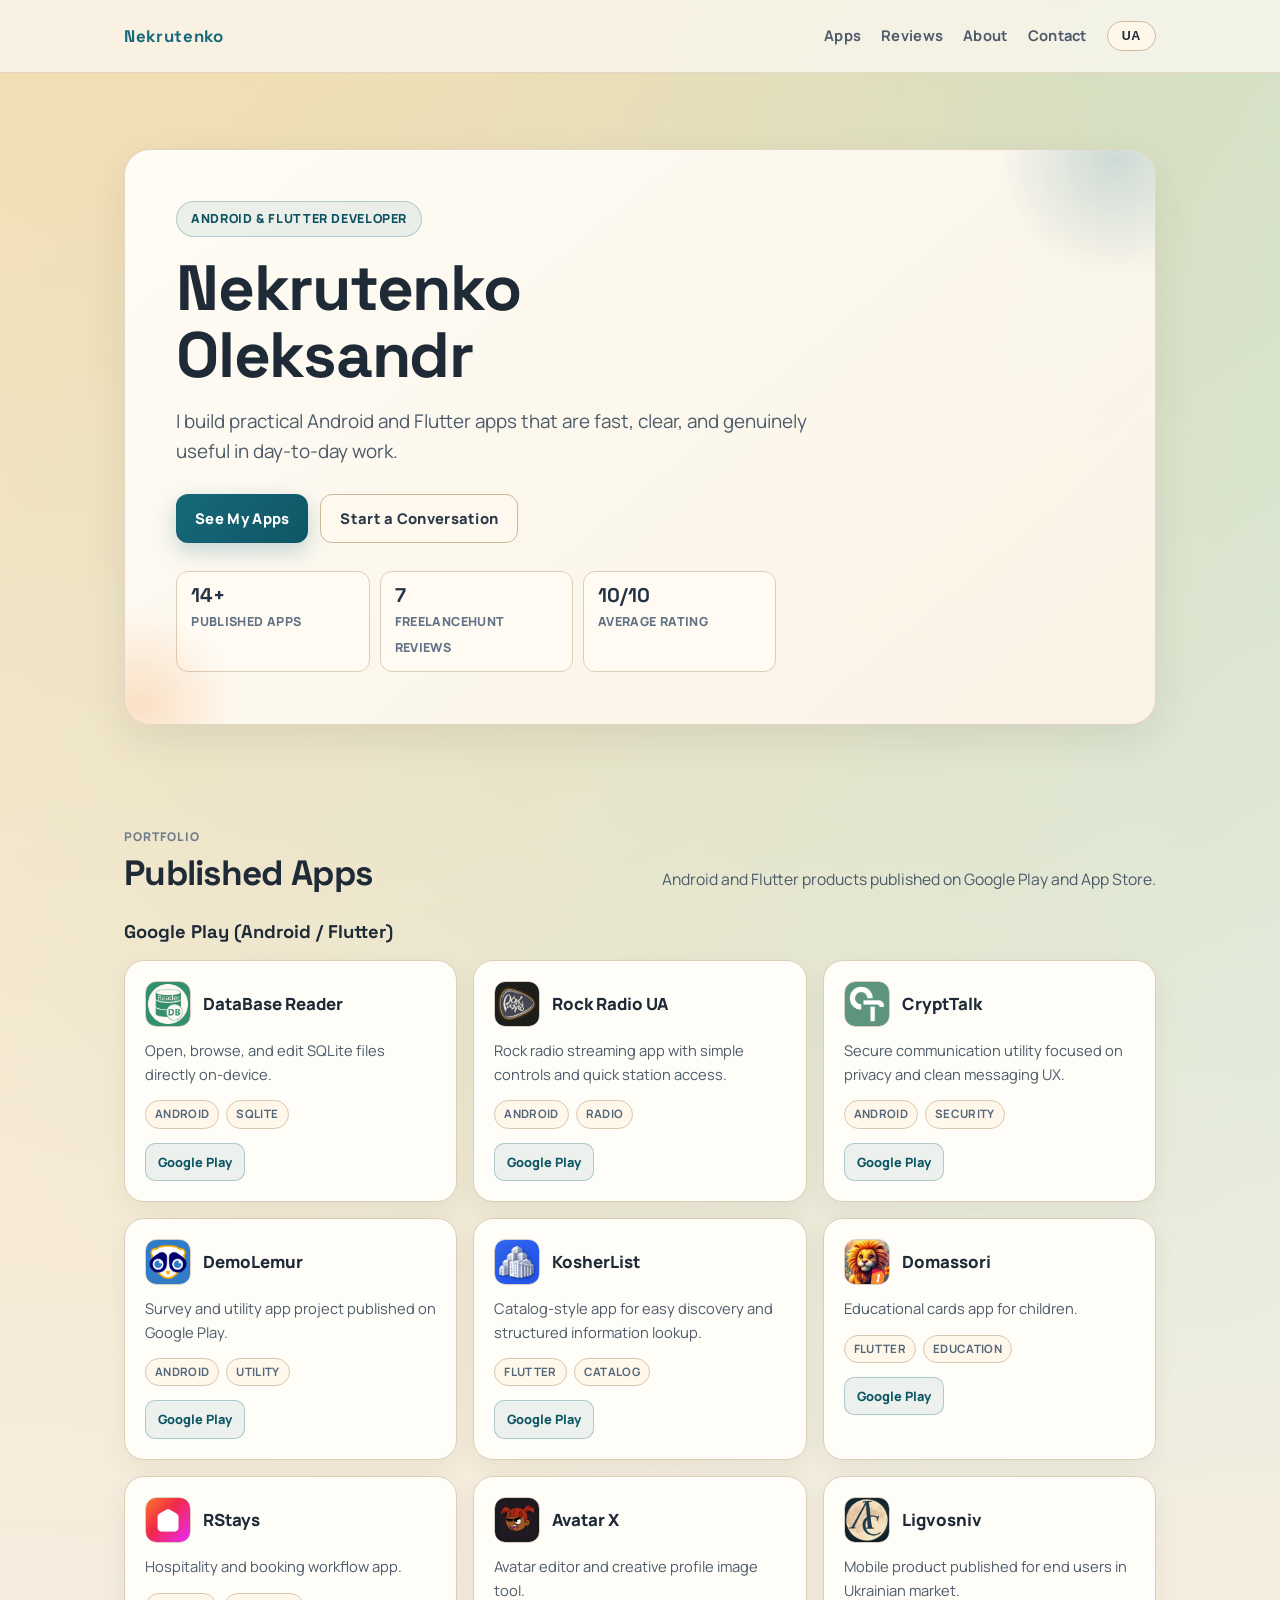
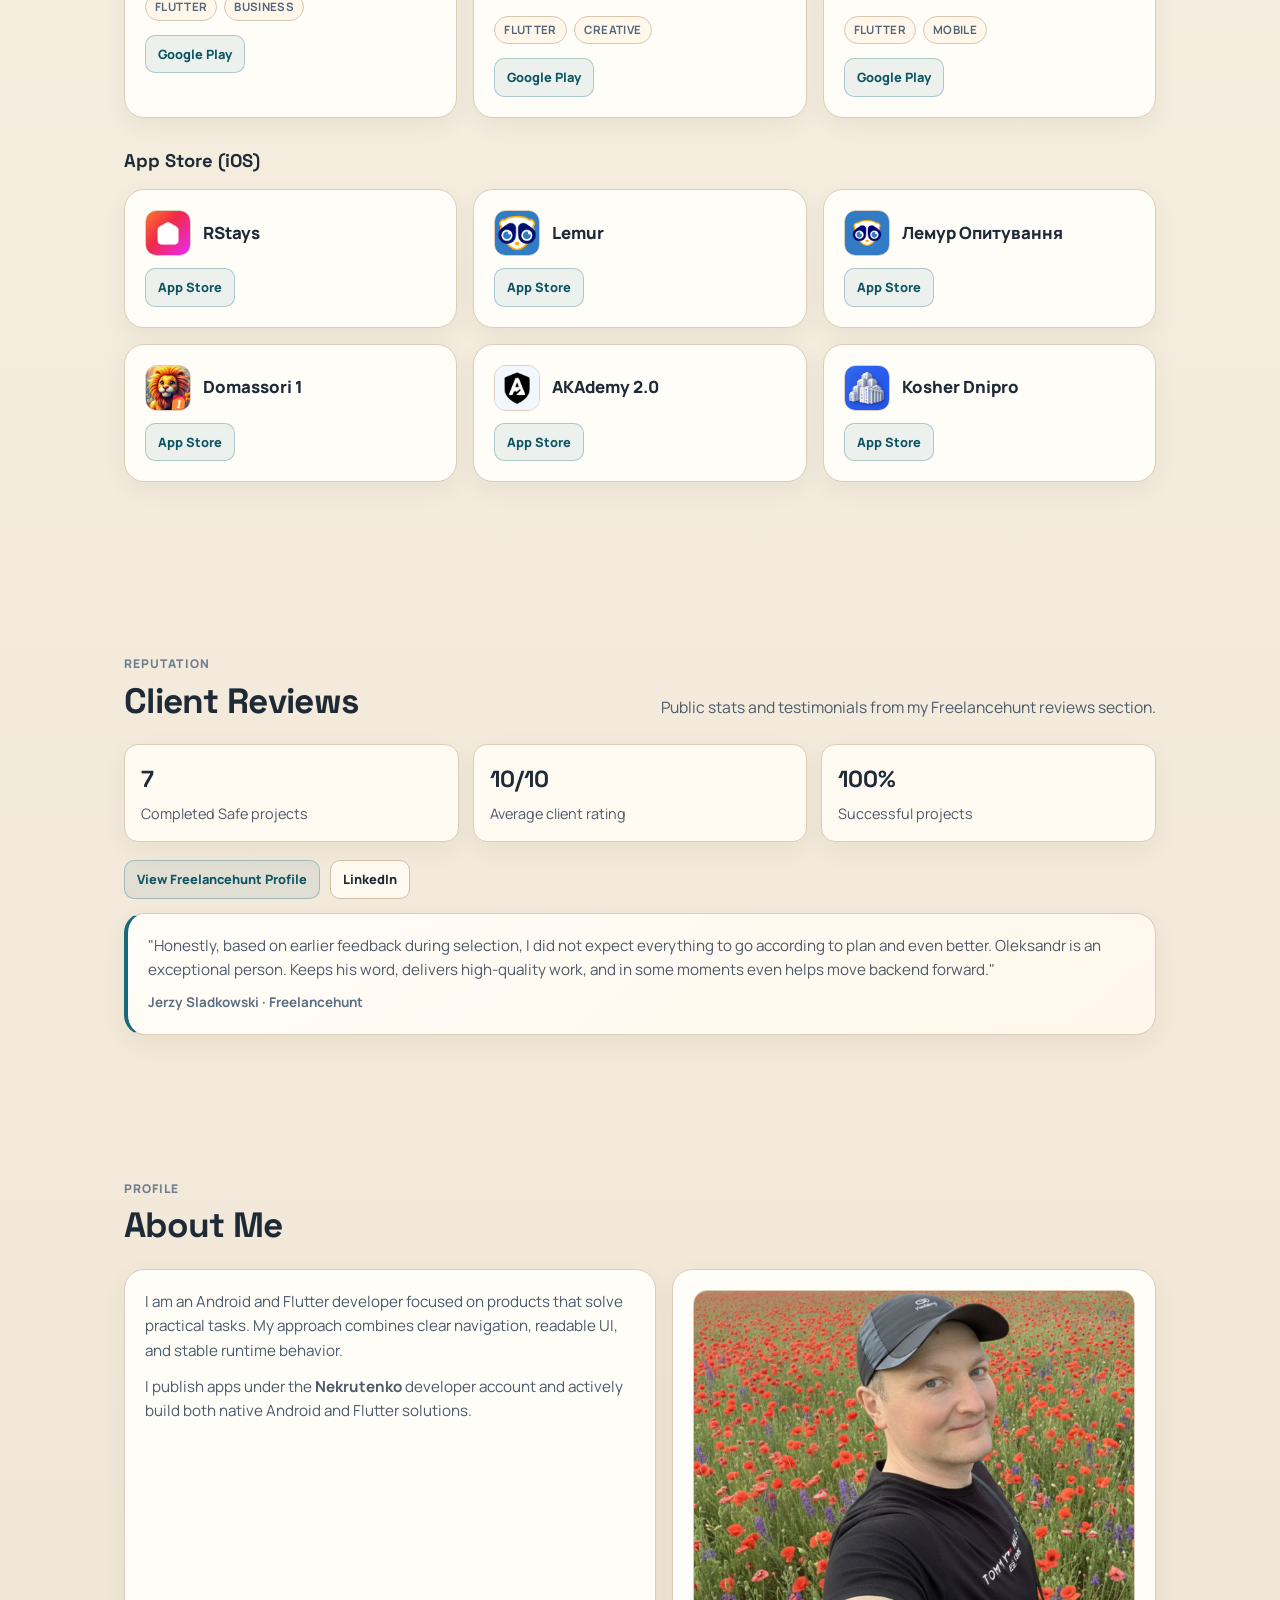
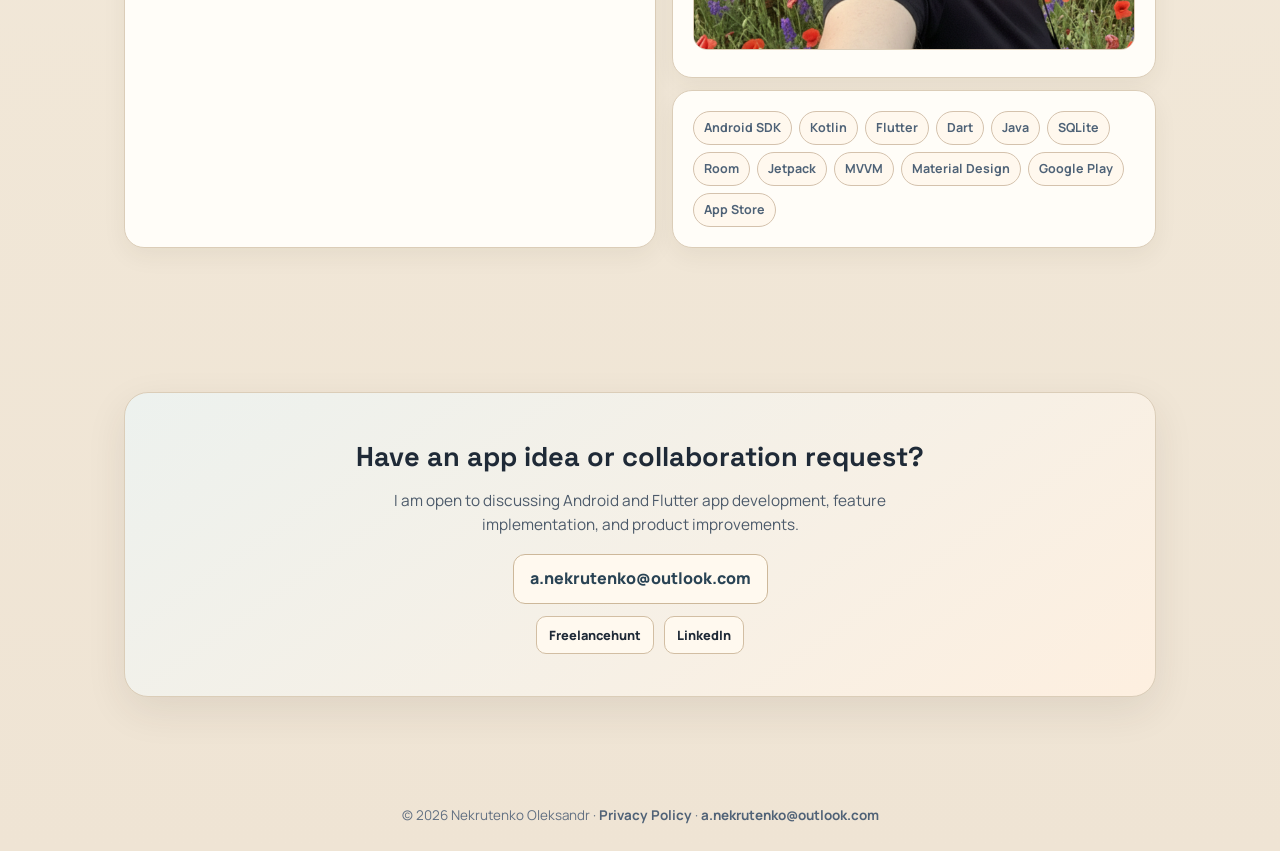
==== commit 7e8deae7: "іконки додатків" ====
--- a/index.html
+++ b/index.html
@@ -124,63 +124,63 @@
         <h3 class="apps-group-title"><span data-lang="en">Google Play (Android / Flutter)</span><span data-lang="ua">Google Play (Android / Flutter)</span></h3>
         <div class="apps-grid">
           <article class="card reveal">
-            <div class="app-head"><div class="app-icon" aria-hidden="true">DB</div><div class="app-name">DataBase Reader</div></div>
+            <div class="app-head"><div class="app-icon"><img src="assets/images/apps/databasereader.png" alt="DataBase Reader icon" loading="lazy" /></div><div class="app-name">DataBase Reader</div></div>
             <p class="app-desc"><span data-lang="en">Open, browse, and edit SQLite files directly on-device.</span><span data-lang="ua">Відкривайте, переглядайте та редагуйте SQLite-файли прямо на пристрої.</span></p>
             <div class="tags"><span class="tag">Android</span><span class="tag">SQLite</span></div>
             <div class="app-links"><a class="app-link primary" href="https://play.google.com/store/apps/details?id=com.dimonbugor.databasereader&pcampaignid=web_share" target="_blank" rel="noopener">Google Play</a></div>
           </article>
 
           <article class="card reveal">
-            <div class="app-head"><div class="app-icon" aria-hidden="true">RR</div><div class="app-name">Rock Radio UA</div></div>
+            <div class="app-head"><div class="app-icon"><img src="assets/images/apps/rockradioua.png" alt="Rock Radio UA icon" loading="lazy" /></div><div class="app-name">Rock Radio UA</div></div>
             <p class="app-desc"><span data-lang="en">Rock radio streaming app with simple controls and quick station access.</span><span data-lang="ua">Радіо-додаток для рок-музики з простим керуванням і швидким доступом до станцій.</span></p>
             <div class="tags"><span class="tag">Android</span><span class="tag">Radio</span></div>
             <div class="app-links"><a class="app-link primary" href="https://play.google.com/store/apps/details?id=com.dimonbugor.rockradioua&pcampaignid=web_share" target="_blank" rel="noopener">Google Play</a></div>
           </article>
 
           <article class="card reveal">
-            <div class="app-head"><div class="app-icon" aria-hidden="true">CT</div><div class="app-name">CryptTalk</div></div>
+            <div class="app-head"><div class="app-icon"><img src="assets/images/apps/crypttalk.png" alt="CryptTalk icon" loading="lazy" /></div><div class="app-name">CryptTalk</div></div>
             <p class="app-desc"><span data-lang="en">Secure communication utility focused on privacy and clean messaging UX.</span><span data-lang="ua">Інструмент безпечної комунікації з фокусом на приватність і зручний UX.</span></p>
             <div class="tags"><span class="tag">Android</span><span class="tag">Security</span></div>
             <div class="app-links"><a class="app-link primary" href="https://play.google.com/store/apps/details?id=onion.crypttalk&pcampaignid=web_share" target="_blank" rel="noopener">Google Play</a></div>
           </article>
 
           <article class="card reveal">
-            <div class="app-head"><div class="app-icon" aria-hidden="true">DL</div><div class="app-name">DemoLemur</div></div>
+            <div class="app-head"><div class="app-icon"><img src="assets/images/apps/demolemur.png" alt="DemoLemur icon" loading="lazy" /></div><div class="app-name">DemoLemur</div></div>
             <p class="app-desc"><span data-lang="en">Survey and utility app project published on Google Play.</span><span data-lang="ua">Проєкт додатку для опитувань та утилітарних задач, опублікований у Google Play.</span></p>
             <div class="tags"><span class="tag">Android</span><span class="tag">Utility</span></div>
             <div class="app-links"><a class="app-link primary" href="https://play.google.com/store/apps/details?id=ua.wpg.dev.demolemur&pcampaignid=web_share" target="_blank" rel="noopener">Google Play</a></div>
           </article>
 
           <article class="card reveal">
-            <div class="app-head"><div class="app-icon" aria-hidden="true">KL</div><div class="app-name">KosherList</div></div>
+            <div class="app-head"><div class="app-icon"><img src="assets/images/apps/kosherlist.png" alt="KosherList icon" loading="lazy" /></div><div class="app-name">KosherList</div></div>
             <p class="app-desc"><span data-lang="en">Catalog-style app for easy discovery and structured information lookup.</span><span data-lang="ua">Додаток у форматі каталогу для швидкого пошуку та структурованої інформації.</span></p>
             <div class="tags"><span class="tag">Flutter</span><span class="tag">Catalog</span></div>
             <div class="app-links"><a class="app-link primary" href="https://play.google.com/store/apps/details?id=app.kosherlist&pcampaignid=web_share" target="_blank" rel="noopener">Google Play</a></div>
           </article>
 
           <article class="card reveal">
-            <div class="app-head"><div class="app-icon" aria-hidden="true">DM</div><div class="app-name">Domassori</div></div>
+            <div class="app-head"><div class="app-icon"><img src="assets/images/apps/domassori.png" alt="Domassori icon" loading="lazy" /></div><div class="app-name">Domassori</div></div>
             <p class="app-desc"><span data-lang="en">Educational cards app for children.</span><span data-lang="ua">Освітній додаток з картками для дітей.</span></p>
             <div class="tags"><span class="tag">Flutter</span><span class="tag">Education</span></div>
             <div class="app-links"><a class="app-link primary" href="https://play.google.com/store/apps/details?id=com.domassori.app&pcampaignid=web_share" target="_blank" rel="noopener">Google Play</a></div>
           </article>
 
           <article class="card reveal">
-            <div class="app-head"><div class="app-icon" aria-hidden="true">RS</div><div class="app-name">RStays</div></div>
+            <div class="app-head"><div class="app-icon"><img src="assets/images/apps/rstays_android.png" alt="RStays Android icon" loading="lazy" /></div><div class="app-name">RStays</div></div>
             <p class="app-desc"><span data-lang="en">Hospitality and booking workflow app.</span><span data-lang="ua">Додаток для задач у сфері hospitality та booking-процесів.</span></p>
             <div class="tags"><span class="tag">Flutter</span><span class="tag">Business</span></div>
             <div class="app-links"><a class="app-link primary" href="https://play.google.com/store/apps/details?id=com.rstays.mobile&pcampaignid=web_share" target="_blank" rel="noopener">Google Play</a></div>
           </article>
 
           <article class="card reveal">
-            <div class="app-head"><div class="app-icon" aria-hidden="true">AX</div><div class="app-name">Avatar X</div></div>
+            <div class="app-head"><div class="app-icon"><img src="assets/images/apps/avatarx.png" alt="Avatar X icon" loading="lazy" /></div><div class="app-name">Avatar X</div></div>
             <p class="app-desc"><span data-lang="en">Avatar editor and creative profile image tool.</span><span data-lang="ua">Редактор аватарів і креативний інструмент для профільних зображень.</span></p>
             <div class="tags"><span class="tag">Flutter</span><span class="tag">Creative</span></div>
             <div class="app-links"><a class="app-link primary" href="https://play.google.com/store/apps/details?id=com.editor.avatar_x&pcampaignid=web_share" target="_blank" rel="noopener">Google Play</a></div>
           </article>
 
           <article class="card reveal">
-            <div class="app-head"><div class="app-icon" aria-hidden="true">LG</div><div class="app-name">Ligvosniv</div></div>
+            <div class="app-head"><div class="app-icon"><img src="assets/images/apps/ligvosniv.png" alt="Ligvosniv icon" loading="lazy" /></div><div class="app-name">Ligvosniv</div></div>
             <p class="app-desc"><span data-lang="en">Mobile product published for end users in Ukrainian market.</span><span data-lang="ua">Мобільний продукт, опублікований для кінцевих користувачів на українському ринку.</span></p>
             <div class="tags"><span class="tag">Flutter</span><span class="tag">Mobile</span></div>
             <div class="app-links"><a class="app-link primary" href="https://play.google.com/store/apps/details?id=ua.com.ligvosniv&pcampaignid=web_share" target="_blank" rel="noopener">Google Play</a></div>
@@ -189,12 +189,12 @@
 
         <h3 class="apps-group-title"><span data-lang="en">App Store (iOS)</span><span data-lang="ua">App Store (iOS)</span></h3>
         <div class="apps-grid">
-          <article class="card reveal"><div class="app-head"><div class="app-icon" aria-hidden="true">RS</div><div class="app-name">RStays</div></div><div class="app-links"><a class="app-link primary" href="https://apps.apple.com/ua/app/rstays/id6751803806?l=uk" target="_blank" rel="noopener">App Store</a></div></article>
-          <article class="card reveal"><div class="app-head"><div class="app-icon" aria-hidden="true">LM</div><div class="app-name">Lemur</div></div><div class="app-links"><a class="app-link primary" href="https://apps.apple.com/ua/app/lemur/id1536908766?l=uk" target="_blank" rel="noopener">App Store</a></div></article>
-          <article class="card reveal"><div class="app-head"><div class="app-icon" aria-hidden="true">LO</div><div class="app-name">Лемур Опитування</div></div><div class="app-links"><a class="app-link primary" href="https://apps.apple.com/ua/app/%D0%BB%D0%B5%D0%BC%D1%83%D1%80-%D0%BE%D0%BF%D0%B8%D1%82%D1%83%D0%B2%D0%B0%D0%BD%D0%BD%D1%8F/id6758006599?l=uk" target="_blank" rel="noopener">App Store</a></div></article>
-          <article class="card reveal"><div class="app-head"><div class="app-icon" aria-hidden="true">DM</div><div class="app-name">Domassori 1</div></div><div class="app-links"><a class="app-link primary" href="https://apps.apple.com/ua/app/domassori-1-%D0%BA%D0%B0%D1%80%D1%82%D0%BA%D0%B8-%D0%B4%D0%BB%D1%8F-%D0%B4%D1%96%D1%82%D0%B5%D0%B9/id6743121685?l=uk" target="_blank" rel="noopener">App Store</a></div></article>
-          <article class="card reveal"><div class="app-head"><div class="app-icon" aria-hidden="true">AK</div><div class="app-name">AKAdemy 2.0</div></div><div class="app-links"><a class="app-link primary" href="https://apps.apple.com/ua/app/akademy-2-0/id6756919079?l=uk" target="_blank" rel="noopener">App Store</a></div></article>
-          <article class="card reveal"><div class="app-head"><div class="app-icon" aria-hidden="true">KD</div><div class="app-name">Kosher Dnipro</div></div><div class="app-links"><a class="app-link primary" href="https://apps.apple.com/ua/app/kosher-dnipro/id6743987674?l=uk" target="_blank" rel="noopener">App Store</a></div></article>
+          <article class="card reveal"><div class="app-head"><div class="app-icon"><img src="assets/images/apps/rstays_ios.jpg" alt="RStays iOS icon" loading="lazy" /></div><div class="app-name">RStays</div></div><div class="app-links"><a class="app-link primary" href="https://apps.apple.com/ua/app/rstays/id6751803806?l=uk" target="_blank" rel="noopener">App Store</a></div></article>
+          <article class="card reveal"><div class="app-head"><div class="app-icon"><img src="assets/images/apps/lemur_ios.jpg" alt="Lemur iOS icon" loading="lazy" /></div><div class="app-name">Lemur</div></div><div class="app-links"><a class="app-link primary" href="https://apps.apple.com/ua/app/lemur/id1536908766?l=uk" target="_blank" rel="noopener">App Store</a></div></article>
+          <article class="card reveal"><div class="app-head"><div class="app-icon"><img src="assets/images/apps/lemur_poll_ios.jpg" alt="Лемур Опитування iOS icon" loading="lazy" /></div><div class="app-name">Лемур Опитування</div></div><div class="app-links"><a class="app-link primary" href="https://apps.apple.com/ua/app/%D0%BB%D0%B5%D0%BC%D1%83%D1%80-%D0%BE%D0%BF%D0%B8%D1%82%D1%83%D0%B2%D0%B0%D0%BD%D0%BD%D1%8F/id6758006599?l=uk" target="_blank" rel="noopener">App Store</a></div></article>
+          <article class="card reveal"><div class="app-head"><div class="app-icon"><img src="assets/images/apps/domassori1_ios.jpg" alt="Domassori 1 iOS icon" loading="lazy" /></div><div class="app-name">Domassori 1</div></div><div class="app-links"><a class="app-link primary" href="https://apps.apple.com/ua/app/domassori-1-%D0%BA%D0%B0%D1%80%D1%82%D0%BA%D0%B8-%D0%B4%D0%BB%D1%8F-%D0%B4%D1%96%D1%82%D0%B5%D0%B9/id6743121685?l=uk" target="_blank" rel="noopener">App Store</a></div></article>
+          <article class="card reveal"><div class="app-head"><div class="app-icon"><img src="assets/images/apps/akademy_ios.jpg" alt="AKAdemy 2.0 iOS icon" loading="lazy" /></div><div class="app-name">AKAdemy 2.0</div></div><div class="app-links"><a class="app-link primary" href="https://apps.apple.com/ua/app/akademy-2-0/id6756919079?l=uk" target="_blank" rel="noopener">App Store</a></div></article>
+          <article class="card reveal"><div class="app-head"><div class="app-icon"><img src="assets/images/apps/kosherdnipro_ios.jpg" alt="Kosher Dnipro iOS icon" loading="lazy" /></div><div class="app-name">Kosher Dnipro</div></div><div class="app-links"><a class="app-link primary" href="https://apps.apple.com/ua/app/kosher-dnipro/id6743987674?l=uk" target="_blank" rel="noopener">App Store</a></div></article>
         </div>
       </div>
     </section>
--- a/assets/css/main.css
+++ b/assets/css/main.css
@@ -350,6 +350,14 @@
   color: #33485f;
 }
 
+.app-icon img {
+  width: 100%;
+  height: 100%;
+  object-fit: cover;
+  border-radius: 10px;
+  display: block;
+}
+
 .app-name {
   font-weight: 800;
   font-size: 1.05rem;
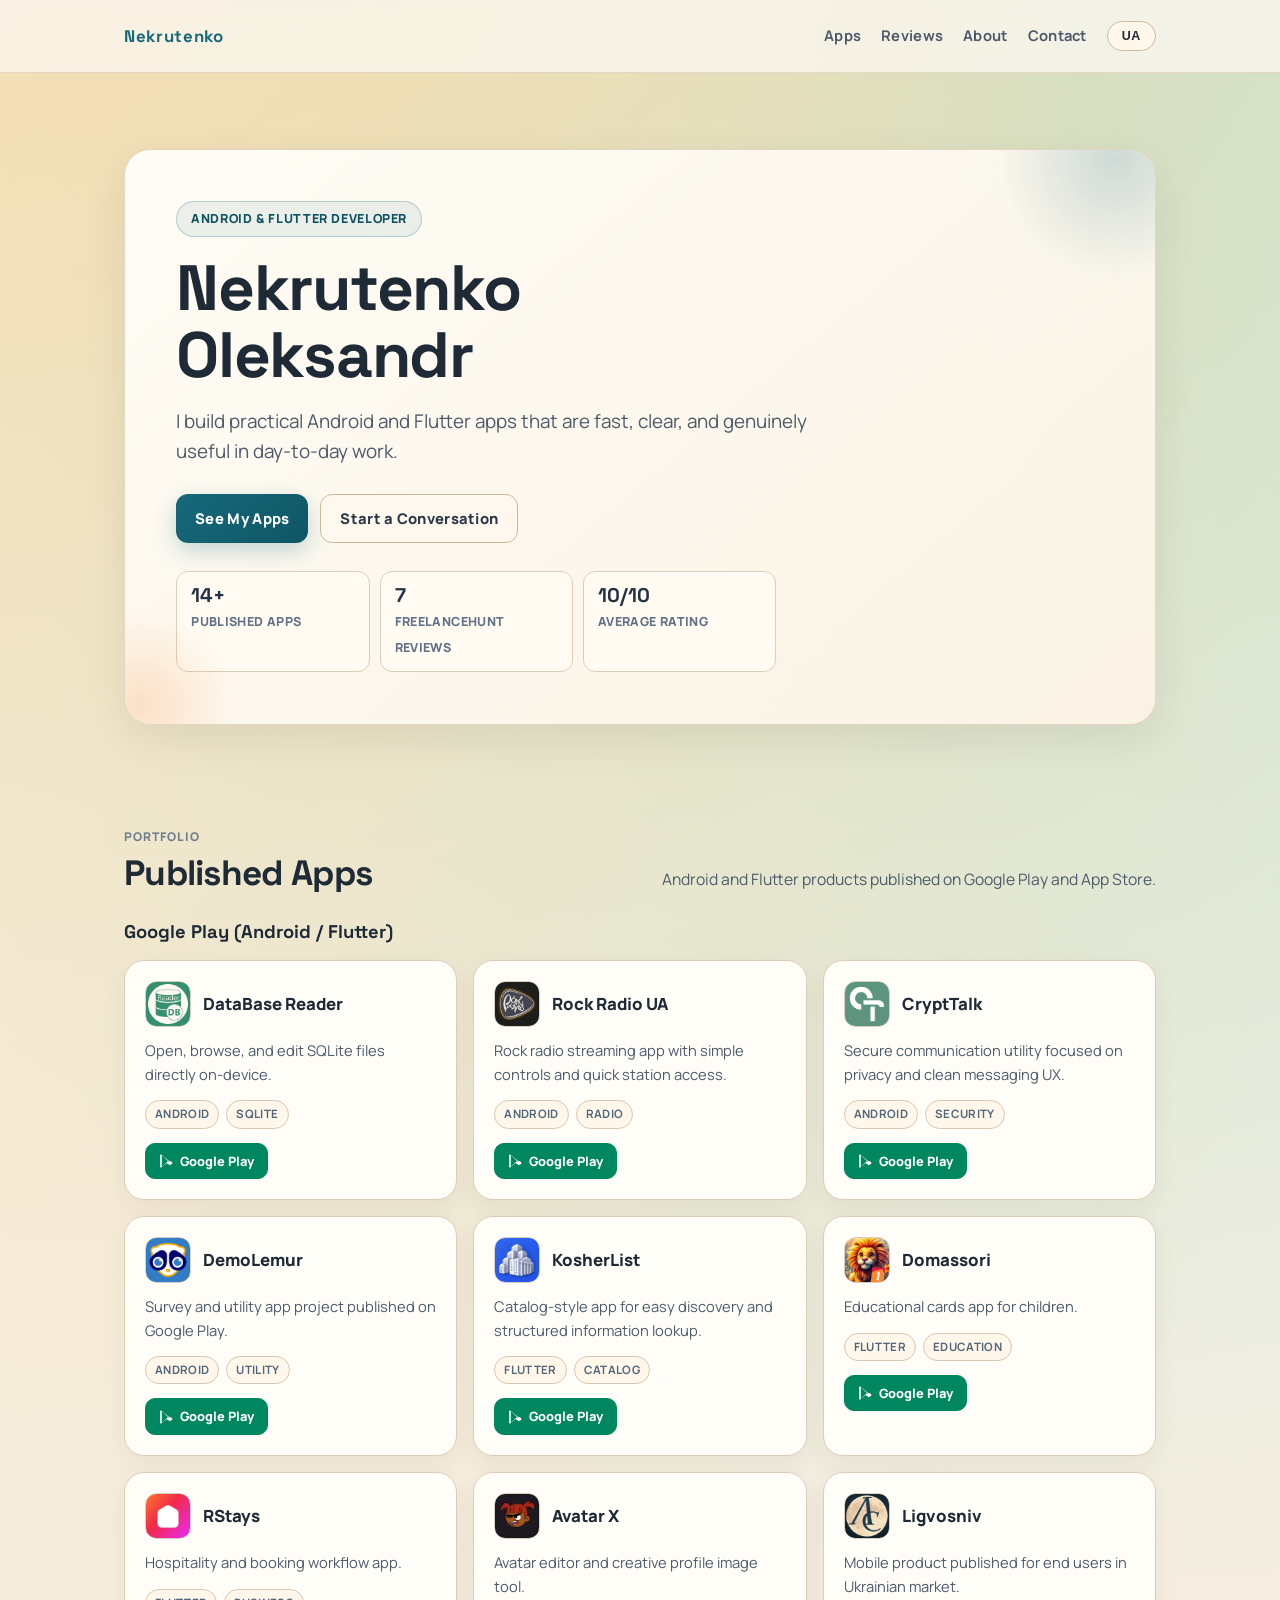
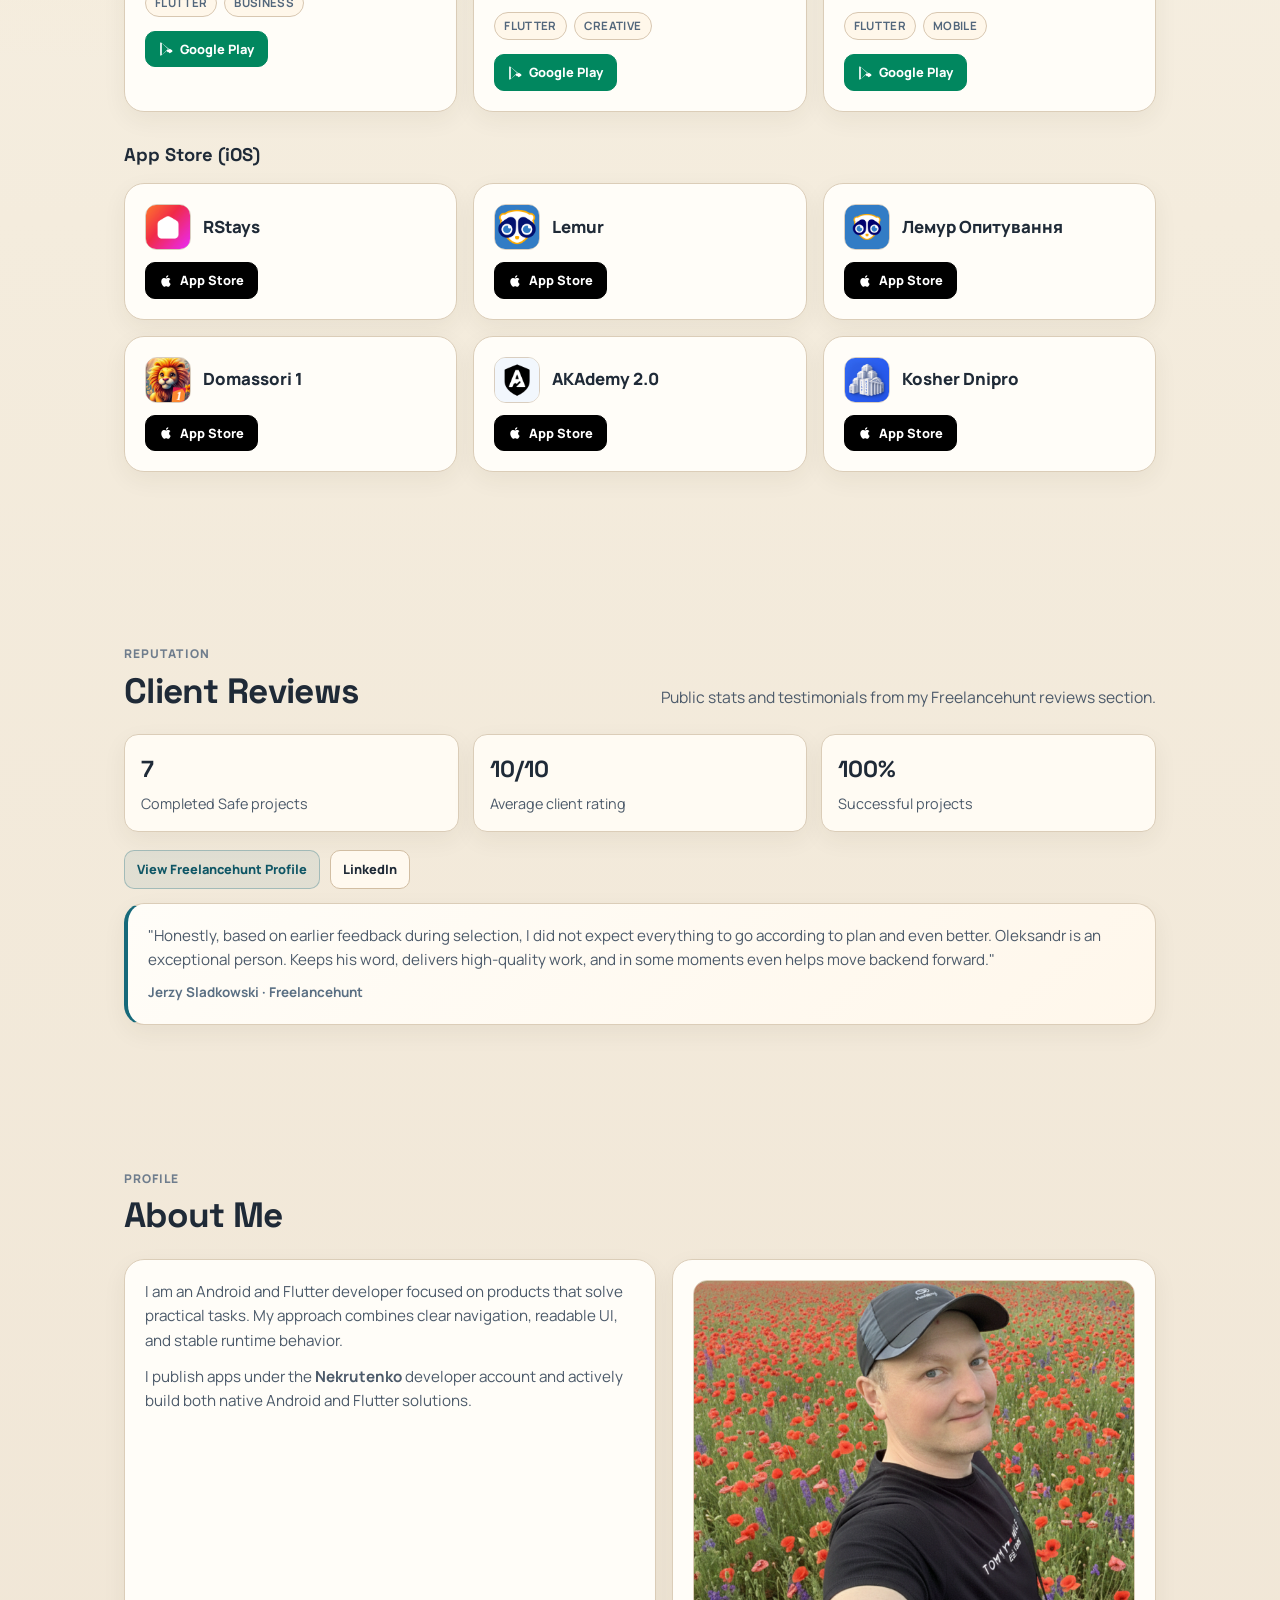
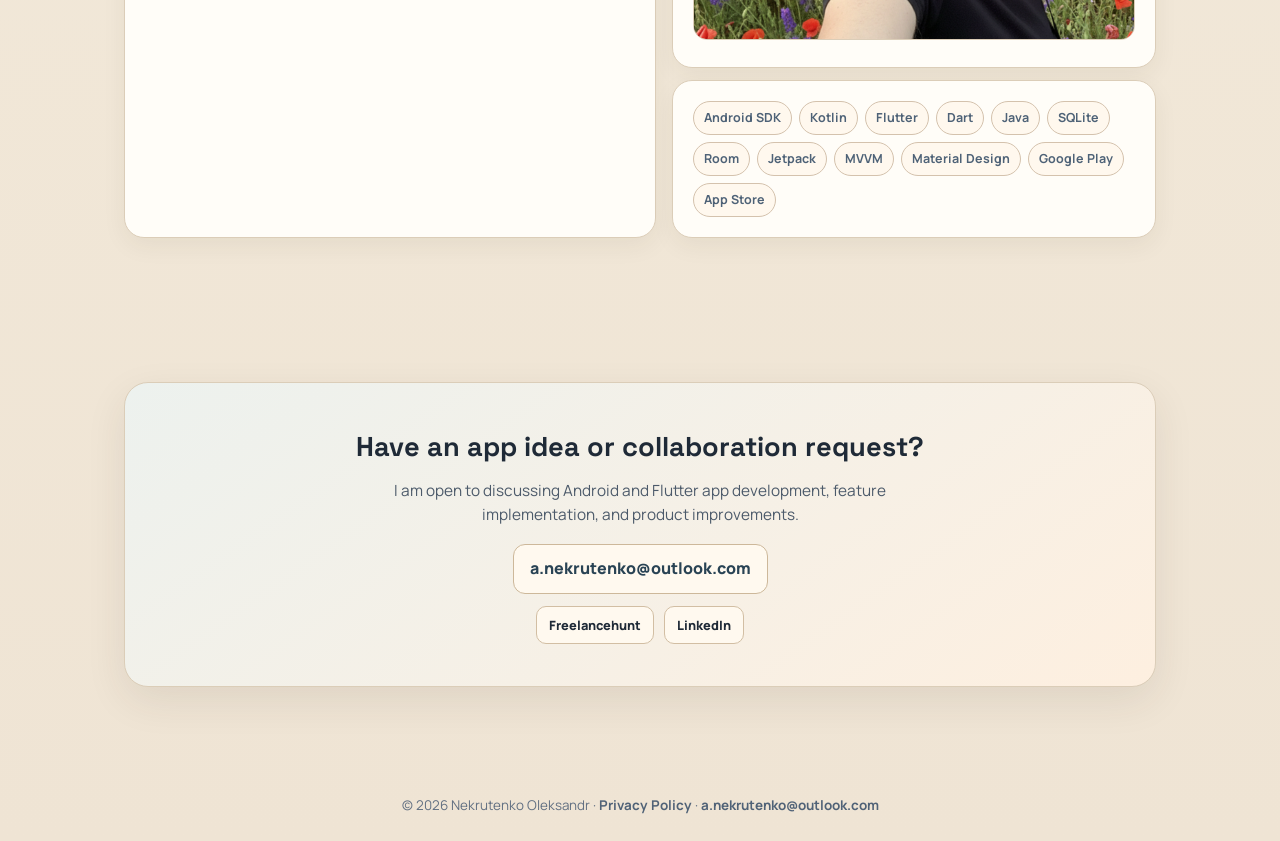
==== commit 9220913a: "іконки гугл плей і апстор" ====
--- a/index.html
+++ b/index.html
@@ -127,74 +127,74 @@
             <div class="app-head"><div class="app-icon"><img src="assets/images/apps/databasereader.png" alt="DataBase Reader icon" loading="lazy" /></div><div class="app-name">DataBase Reader</div></div>
             <p class="app-desc"><span data-lang="en">Open, browse, and edit SQLite files directly on-device.</span><span data-lang="ua">Відкривайте, переглядайте та редагуйте SQLite-файли прямо на пристрої.</span></p>
             <div class="tags"><span class="tag">Android</span><span class="tag">SQLite</span></div>
-            <div class="app-links"><a class="app-link primary" href="https://play.google.com/store/apps/details?id=com.dimonbugor.databasereader&pcampaignid=web_share" target="_blank" rel="noopener">Google Play</a></div>
+            <div class="app-links"><a class="app-link google-play" href="https://play.google.com/store/apps/details?id=com.dimonbugor.databasereader&pcampaignid=web_share" target="_blank" rel="noopener">Google Play</a></div>
           </article>
 
           <article class="card reveal">
             <div class="app-head"><div class="app-icon"><img src="assets/images/apps/rockradioua.png" alt="Rock Radio UA icon" loading="lazy" /></div><div class="app-name">Rock Radio UA</div></div>
             <p class="app-desc"><span data-lang="en">Rock radio streaming app with simple controls and quick station access.</span><span data-lang="ua">Радіо-додаток для рок-музики з простим керуванням і швидким доступом до станцій.</span></p>
             <div class="tags"><span class="tag">Android</span><span class="tag">Radio</span></div>
-            <div class="app-links"><a class="app-link primary" href="https://play.google.com/store/apps/details?id=com.dimonbugor.rockradioua&pcampaignid=web_share" target="_blank" rel="noopener">Google Play</a></div>
+            <div class="app-links"><a class="app-link google-play" href="https://play.google.com/store/apps/details?id=com.dimonbugor.rockradioua&pcampaignid=web_share" target="_blank" rel="noopener">Google Play</a></div>
           </article>
 
           <article class="card reveal">
             <div class="app-head"><div class="app-icon"><img src="assets/images/apps/crypttalk.png" alt="CryptTalk icon" loading="lazy" /></div><div class="app-name">CryptTalk</div></div>
             <p class="app-desc"><span data-lang="en">Secure communication utility focused on privacy and clean messaging UX.</span><span data-lang="ua">Інструмент безпечної комунікації з фокусом на приватність і зручний UX.</span></p>
             <div class="tags"><span class="tag">Android</span><span class="tag">Security</span></div>
-            <div class="app-links"><a class="app-link primary" href="https://play.google.com/store/apps/details?id=onion.crypttalk&pcampaignid=web_share" target="_blank" rel="noopener">Google Play</a></div>
+            <div class="app-links"><a class="app-link google-play" href="https://play.google.com/store/apps/details?id=onion.crypttalk&pcampaignid=web_share" target="_blank" rel="noopener">Google Play</a></div>
           </article>
 
           <article class="card reveal">
             <div class="app-head"><div class="app-icon"><img src="assets/images/apps/demolemur.png" alt="DemoLemur icon" loading="lazy" /></div><div class="app-name">DemoLemur</div></div>
             <p class="app-desc"><span data-lang="en">Survey and utility app project published on Google Play.</span><span data-lang="ua">Проєкт додатку для опитувань та утилітарних задач, опублікований у Google Play.</span></p>
             <div class="tags"><span class="tag">Android</span><span class="tag">Utility</span></div>
-            <div class="app-links"><a class="app-link primary" href="https://play.google.com/store/apps/details?id=ua.wpg.dev.demolemur&pcampaignid=web_share" target="_blank" rel="noopener">Google Play</a></div>
+            <div class="app-links"><a class="app-link google-play" href="https://play.google.com/store/apps/details?id=ua.wpg.dev.demolemur&pcampaignid=web_share" target="_blank" rel="noopener">Google Play</a></div>
           </article>
 
           <article class="card reveal">
             <div class="app-head"><div class="app-icon"><img src="assets/images/apps/kosherlist.png" alt="KosherList icon" loading="lazy" /></div><div class="app-name">KosherList</div></div>
             <p class="app-desc"><span data-lang="en">Catalog-style app for easy discovery and structured information lookup.</span><span data-lang="ua">Додаток у форматі каталогу для швидкого пошуку та структурованої інформації.</span></p>
             <div class="tags"><span class="tag">Flutter</span><span class="tag">Catalog</span></div>
-            <div class="app-links"><a class="app-link primary" href="https://play.google.com/store/apps/details?id=app.kosherlist&pcampaignid=web_share" target="_blank" rel="noopener">Google Play</a></div>
+            <div class="app-links"><a class="app-link google-play" href="https://play.google.com/store/apps/details?id=app.kosherlist&pcampaignid=web_share" target="_blank" rel="noopener">Google Play</a></div>
           </article>
 
           <article class="card reveal">
             <div class="app-head"><div class="app-icon"><img src="assets/images/apps/domassori.png" alt="Domassori icon" loading="lazy" /></div><div class="app-name">Domassori</div></div>
             <p class="app-desc"><span data-lang="en">Educational cards app for children.</span><span data-lang="ua">Освітній додаток з картками для дітей.</span></p>
             <div class="tags"><span class="tag">Flutter</span><span class="tag">Education</span></div>
-            <div class="app-links"><a class="app-link primary" href="https://play.google.com/store/apps/details?id=com.domassori.app&pcampaignid=web_share" target="_blank" rel="noopener">Google Play</a></div>
+            <div class="app-links"><a class="app-link google-play" href="https://play.google.com/store/apps/details?id=com.domassori.app&pcampaignid=web_share" target="_blank" rel="noopener">Google Play</a></div>
           </article>
 
           <article class="card reveal">
             <div class="app-head"><div class="app-icon"><img src="assets/images/apps/rstays_android.png" alt="RStays Android icon" loading="lazy" /></div><div class="app-name">RStays</div></div>
             <p class="app-desc"><span data-lang="en">Hospitality and booking workflow app.</span><span data-lang="ua">Додаток для задач у сфері hospitality та booking-процесів.</span></p>
             <div class="tags"><span class="tag">Flutter</span><span class="tag">Business</span></div>
-            <div class="app-links"><a class="app-link primary" href="https://play.google.com/store/apps/details?id=com.rstays.mobile&pcampaignid=web_share" target="_blank" rel="noopener">Google Play</a></div>
+            <div class="app-links"><a class="app-link google-play" href="https://play.google.com/store/apps/details?id=com.rstays.mobile&pcampaignid=web_share" target="_blank" rel="noopener">Google Play</a></div>
           </article>
 
           <article class="card reveal">
             <div class="app-head"><div class="app-icon"><img src="assets/images/apps/avatarx.png" alt="Avatar X icon" loading="lazy" /></div><div class="app-name">Avatar X</div></div>
             <p class="app-desc"><span data-lang="en">Avatar editor and creative profile image tool.</span><span data-lang="ua">Редактор аватарів і креативний інструмент для профільних зображень.</span></p>
             <div class="tags"><span class="tag">Flutter</span><span class="tag">Creative</span></div>
-            <div class="app-links"><a class="app-link primary" href="https://play.google.com/store/apps/details?id=com.editor.avatar_x&pcampaignid=web_share" target="_blank" rel="noopener">Google Play</a></div>
+            <div class="app-links"><a class="app-link google-play" href="https://play.google.com/store/apps/details?id=com.editor.avatar_x&pcampaignid=web_share" target="_blank" rel="noopener">Google Play</a></div>
           </article>
 
           <article class="card reveal">
             <div class="app-head"><div class="app-icon"><img src="assets/images/apps/ligvosniv.png" alt="Ligvosniv icon" loading="lazy" /></div><div class="app-name">Ligvosniv</div></div>
             <p class="app-desc"><span data-lang="en">Mobile product published for end users in Ukrainian market.</span><span data-lang="ua">Мобільний продукт, опублікований для кінцевих користувачів на українському ринку.</span></p>
             <div class="tags"><span class="tag">Flutter</span><span class="tag">Mobile</span></div>
-            <div class="app-links"><a class="app-link primary" href="https://play.google.com/store/apps/details?id=ua.com.ligvosniv&pcampaignid=web_share" target="_blank" rel="noopener">Google Play</a></div>
+            <div class="app-links"><a class="app-link google-play" href="https://play.google.com/store/apps/details?id=ua.com.ligvosniv&pcampaignid=web_share" target="_blank" rel="noopener">Google Play</a></div>
           </article>
         </div>
 
         <h3 class="apps-group-title"><span data-lang="en">App Store (iOS)</span><span data-lang="ua">App Store (iOS)</span></h3>
         <div class="apps-grid">
-          <article class="card reveal"><div class="app-head"><div class="app-icon"><img src="assets/images/apps/rstays_ios.jpg" alt="RStays iOS icon" loading="lazy" /></div><div class="app-name">RStays</div></div><div class="app-links"><a class="app-link primary" href="https://apps.apple.com/ua/app/rstays/id6751803806?l=uk" target="_blank" rel="noopener">App Store</a></div></article>
-          <article class="card reveal"><div class="app-head"><div class="app-icon"><img src="assets/images/apps/lemur_ios.jpg" alt="Lemur iOS icon" loading="lazy" /></div><div class="app-name">Lemur</div></div><div class="app-links"><a class="app-link primary" href="https://apps.apple.com/ua/app/lemur/id1536908766?l=uk" target="_blank" rel="noopener">App Store</a></div></article>
-          <article class="card reveal"><div class="app-head"><div class="app-icon"><img src="assets/images/apps/lemur_poll_ios.jpg" alt="Лемур Опитування iOS icon" loading="lazy" /></div><div class="app-name">Лемур Опитування</div></div><div class="app-links"><a class="app-link primary" href="https://apps.apple.com/ua/app/%D0%BB%D0%B5%D0%BC%D1%83%D1%80-%D0%BE%D0%BF%D0%B8%D1%82%D1%83%D0%B2%D0%B0%D0%BD%D0%BD%D1%8F/id6758006599?l=uk" target="_blank" rel="noopener">App Store</a></div></article>
-          <article class="card reveal"><div class="app-head"><div class="app-icon"><img src="assets/images/apps/domassori1_ios.jpg" alt="Domassori 1 iOS icon" loading="lazy" /></div><div class="app-name">Domassori 1</div></div><div class="app-links"><a class="app-link primary" href="https://apps.apple.com/ua/app/domassori-1-%D0%BA%D0%B0%D1%80%D1%82%D0%BA%D0%B8-%D0%B4%D0%BB%D1%8F-%D0%B4%D1%96%D1%82%D0%B5%D0%B9/id6743121685?l=uk" target="_blank" rel="noopener">App Store</a></div></article>
-          <article class="card reveal"><div class="app-head"><div class="app-icon"><img src="assets/images/apps/akademy_ios.jpg" alt="AKAdemy 2.0 iOS icon" loading="lazy" /></div><div class="app-name">AKAdemy 2.0</div></div><div class="app-links"><a class="app-link primary" href="https://apps.apple.com/ua/app/akademy-2-0/id6756919079?l=uk" target="_blank" rel="noopener">App Store</a></div></article>
-          <article class="card reveal"><div class="app-head"><div class="app-icon"><img src="assets/images/apps/kosherdnipro_ios.jpg" alt="Kosher Dnipro iOS icon" loading="lazy" /></div><div class="app-name">Kosher Dnipro</div></div><div class="app-links"><a class="app-link primary" href="https://apps.apple.com/ua/app/kosher-dnipro/id6743987674?l=uk" target="_blank" rel="noopener">App Store</a></div></article>
+          <article class="card reveal"><div class="app-head"><div class="app-icon"><img src="assets/images/apps/rstays_ios.jpg" alt="RStays iOS icon" loading="lazy" /></div><div class="app-name">RStays</div></div><div class="app-links"><a class="app-link app-store" href="https://apps.apple.com/ua/app/rstays/id6751803806?l=uk" target="_blank" rel="noopener">App Store</a></div></article>
+          <article class="card reveal"><div class="app-head"><div class="app-icon"><img src="assets/images/apps/lemur_ios.jpg" alt="Lemur iOS icon" loading="lazy" /></div><div class="app-name">Lemur</div></div><div class="app-links"><a class="app-link app-store" href="https://apps.apple.com/ua/app/lemur/id1536908766?l=uk" target="_blank" rel="noopener">App Store</a></div></article>
+          <article class="card reveal"><div class="app-head"><div class="app-icon"><img src="assets/images/apps/lemur_poll_ios.jpg" alt="Лемур Опитування iOS icon" loading="lazy" /></div><div class="app-name">Лемур Опитування</div></div><div class="app-links"><a class="app-link app-store" href="https://apps.apple.com/ua/app/%D0%BB%D0%B5%D0%BC%D1%83%D1%80-%D0%BE%D0%BF%D0%B8%D1%82%D1%83%D0%B2%D0%B0%D0%BD%D0%BD%D1%8F/id6758006599?l=uk" target="_blank" rel="noopener">App Store</a></div></article>
+          <article class="card reveal"><div class="app-head"><div class="app-icon"><img src="assets/images/apps/domassori1_ios.jpg" alt="Domassori 1 iOS icon" loading="lazy" /></div><div class="app-name">Domassori 1</div></div><div class="app-links"><a class="app-link app-store" href="https://apps.apple.com/ua/app/domassori-1-%D0%BA%D0%B0%D1%80%D1%82%D0%BA%D0%B8-%D0%B4%D0%BB%D1%8F-%D0%B4%D1%96%D1%82%D0%B5%D0%B9/id6743121685?l=uk" target="_blank" rel="noopener">App Store</a></div></article>
+          <article class="card reveal"><div class="app-head"><div class="app-icon"><img src="assets/images/apps/akademy_ios.jpg" alt="AKAdemy 2.0 iOS icon" loading="lazy" /></div><div class="app-name">AKAdemy 2.0</div></div><div class="app-links"><a class="app-link app-store" href="https://apps.apple.com/ua/app/akademy-2-0/id6756919079?l=uk" target="_blank" rel="noopener">App Store</a></div></article>
+          <article class="card reveal"><div class="app-head"><div class="app-icon"><img src="assets/images/apps/kosherdnipro_ios.jpg" alt="Kosher Dnipro iOS icon" loading="lazy" /></div><div class="app-name">Kosher Dnipro</div></div><div class="app-links"><a class="app-link app-store" href="https://apps.apple.com/ua/app/kosher-dnipro/id6743987674?l=uk" target="_blank" rel="noopener">App Store</a></div></article>
         </div>
       </div>
     </section>
--- a/assets/css/main.css
+++ b/assets/css/main.css
@@ -415,6 +415,49 @@
   color: #0f5665;
 }
 
+/* ── Branded store buttons ─────────────────────────────── */
+.app-link.google-play {
+  display: inline-flex;
+  align-items: center;
+  gap: 7px;
+  background: #01875f;
+  border-color: #01875f;
+  color: #fff;
+  padding: 7px 13px;
+}
+.app-link.google-play::before {
+  content: '';
+  width: 14px;
+  height: 16px;
+  flex-shrink: 0;
+  background: url("data:image/svg+xml,%3Csvg xmlns='http://www.w3.org/2000/svg' viewBox='0 0 24 24'%3E%3Cpath fill='%23fff' d='M3.18 23.76a2 2 0 0 1-1.18-1.8V2.04A2 2 0 0 1 3.18.28l12.32 11.74-12.32 11.74zm1.64-1.56L17.25 12 4.82 1.8v20.4zm13.04-7.06L15.1 13.3l-1.58 1.5 4.84 4.62 3.58-2.07a2.12 2.12 0 0 0 0-3.7l-3.58-2.07-4.84 4.62 1.58 1.5 2.76-2.62-2.76 2.62z'/%3E%3C/svg%3E") center/contain no-repeat;
+}
+.app-link.google-play:hover {
+  background: #016e4e;
+  border-color: #016e4e;
+}
+
+.app-link.app-store {
+  display: inline-flex;
+  align-items: center;
+  gap: 7px;
+  background: #000;
+  border-color: #000;
+  color: #fff;
+  padding: 7px 13px;
+}
+.app-link.app-store::before {
+  content: '';
+  width: 14px;
+  height: 16px;
+  flex-shrink: 0;
+  background: url("data:image/svg+xml,%3Csvg xmlns='http://www.w3.org/2000/svg' viewBox='0 0 24 24'%3E%3Cpath fill='%23fff' d='M18.71 19.5c-.83 1.24-1.71 2.45-3.05 2.47-1.34.03-1.77-.79-3.29-.79-1.53 0-2 .77-3.27.82-1.31.05-2.3-1.32-3.14-2.53C4.25 17 2.94 12.45 4.7 9.39c.87-1.52 2.43-2.48 4.12-2.51 1.28-.02 2.5.87 3.29.87.78 0 2.26-1.07 3.8-.91.65.03 2.47.26 3.64 1.98l-.09.06c-.22.14-2.18 1.27-2.16 3.8.03 3.02 2.65 4.03 2.68 4.04l-.07.28zM13 3.5c.73-.83 1.94-1.46 2.94-1.5.13 1.17-.34 2.35-1.04 3.19-.69.85-1.83 1.51-2.95 1.42-.15-1.15.41-2.35 1.05-3.11z'/%3E%3C/svg%3E") center/contain no-repeat;
+}
+.app-link.app-store:hover {
+  background: #222;
+  border-color: #222;
+}
+
 .about-grid {
   display: grid;
   grid-template-columns: 1.1fr 1fr;
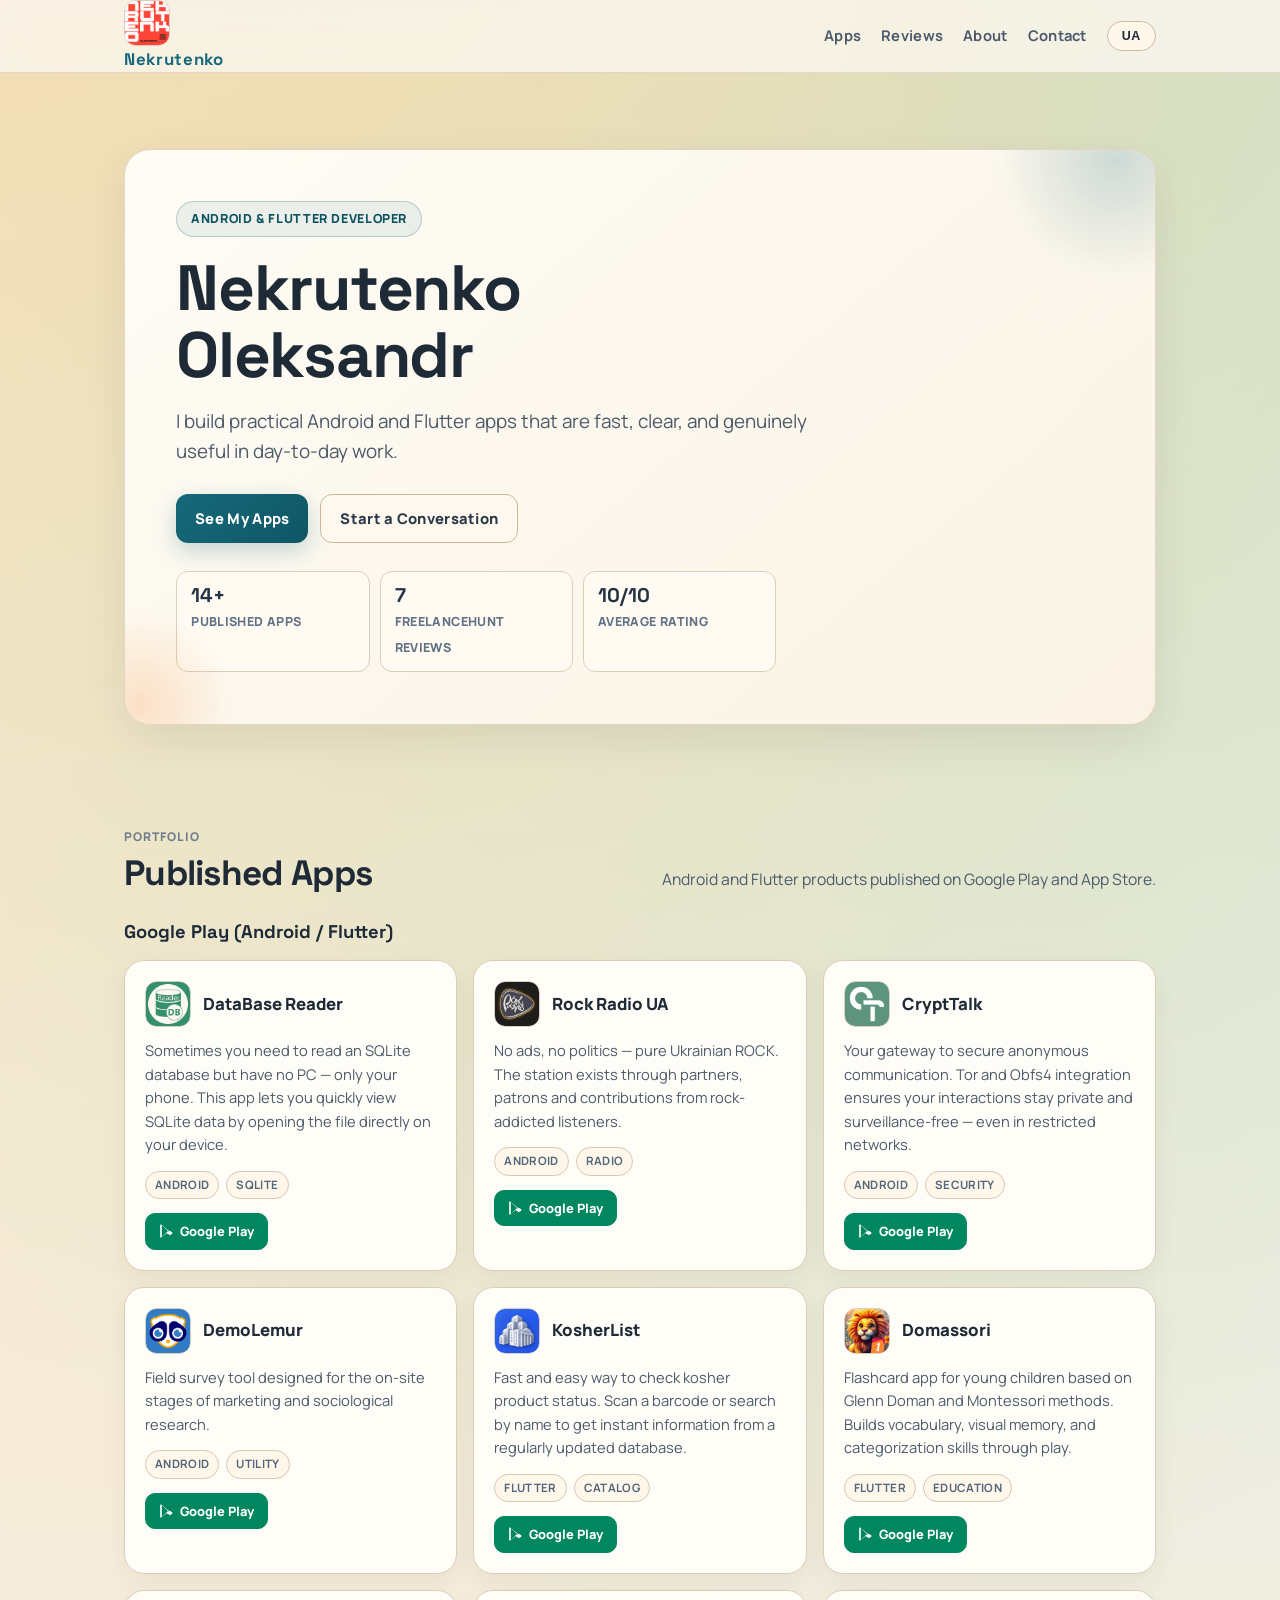
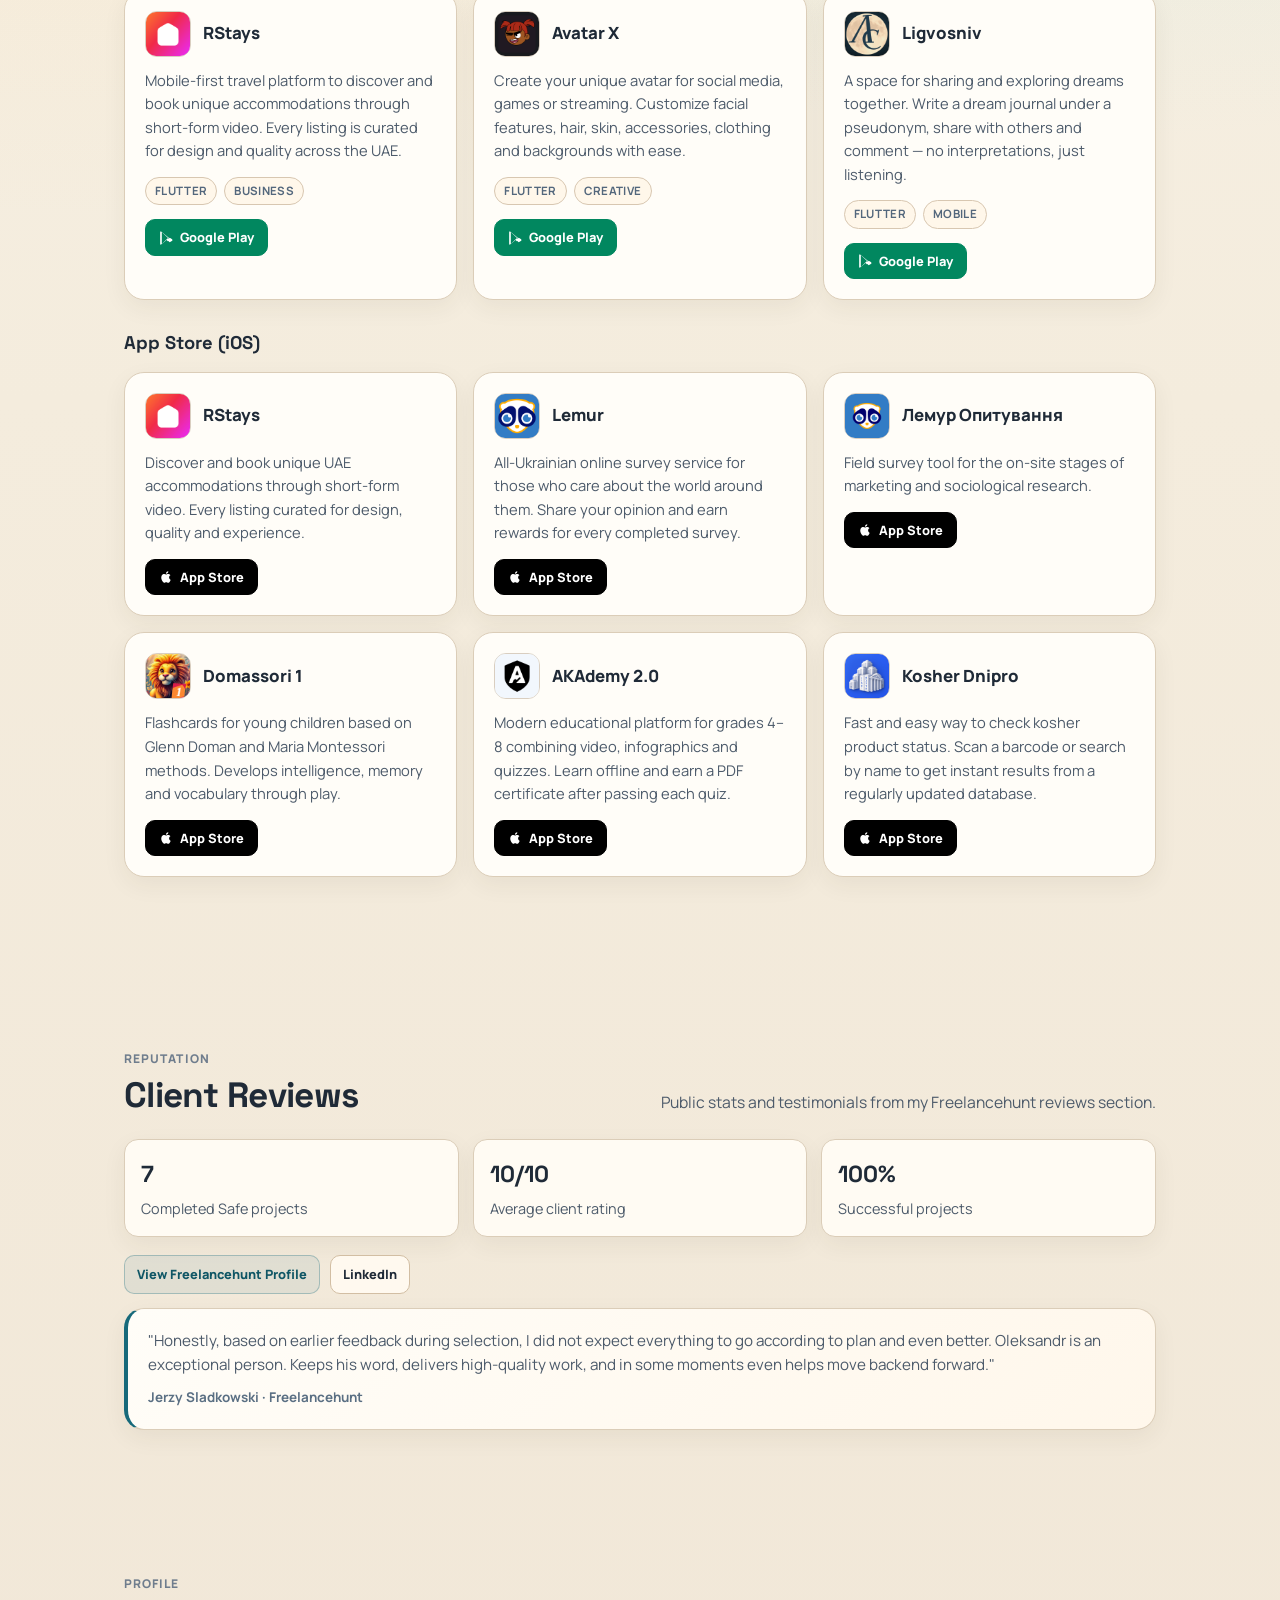
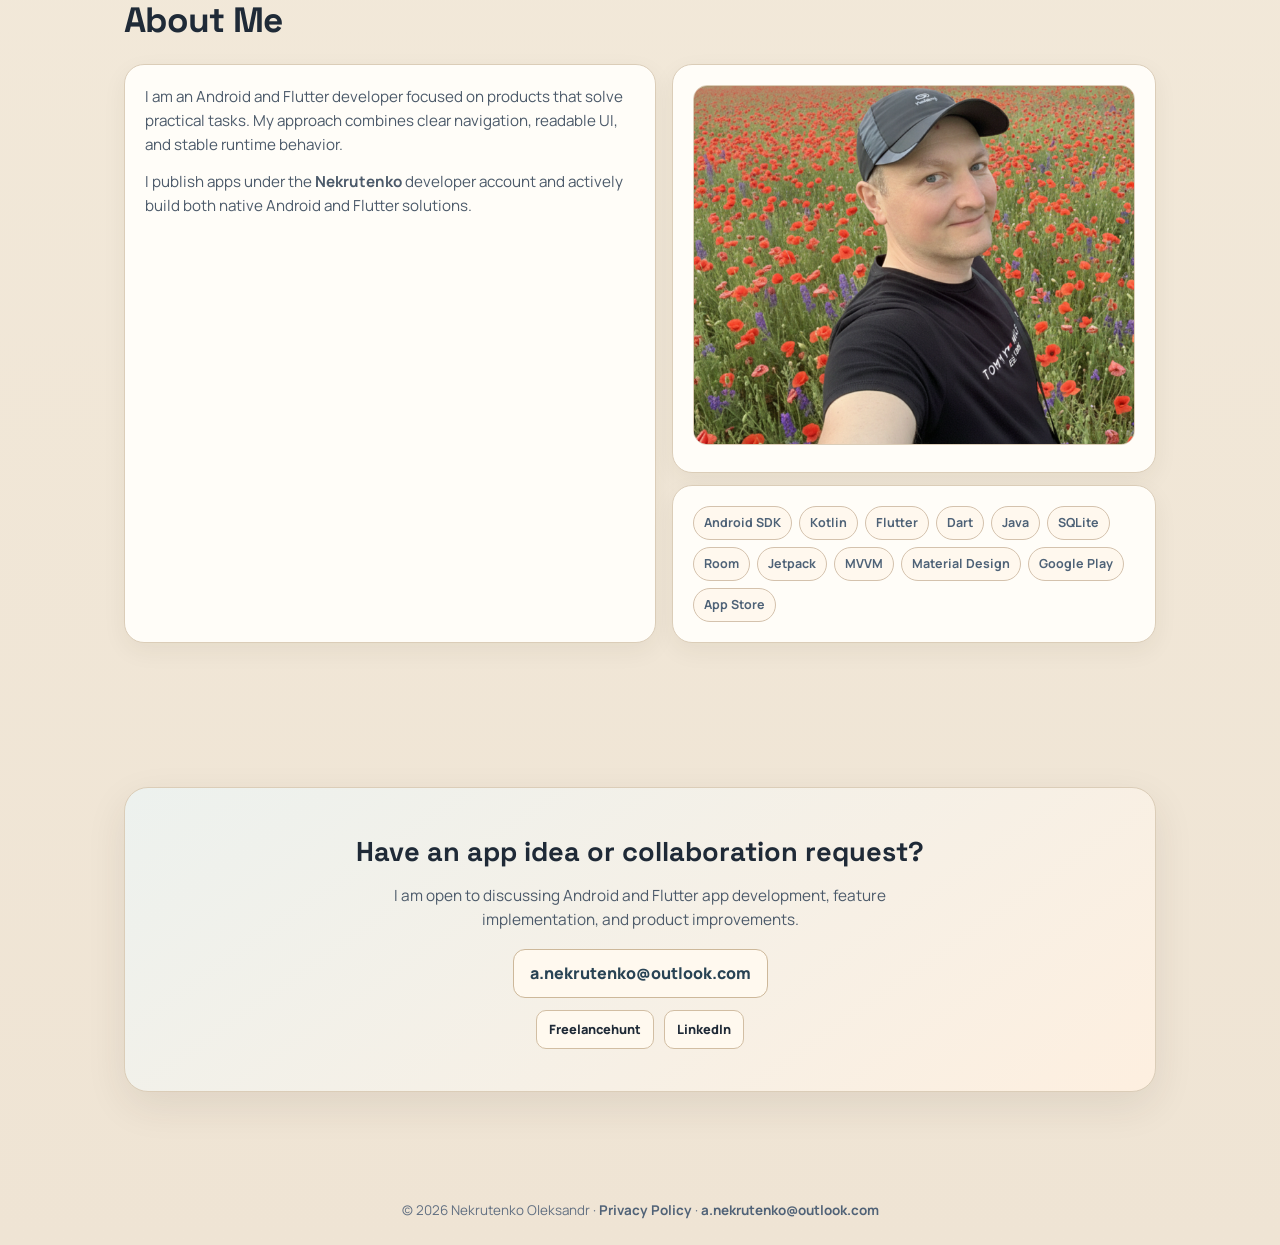
==== commit 4135da72: "описи" ====
--- a/index.html
+++ b/index.html
@@ -48,7 +48,7 @@
 <body>
   <nav class="site-nav">
     <div class="container site-nav-inner">
-      <a class="brand" href="#">Nekrutenko</a>
+      <a class="brand" href="#"><div class="app-icon"><img src="favicon.png" alt="Nekrutenko icon" loading="lazy" /></div>Nekrutenko</a>
       <ul class="nav-links">
         <li><a href="#apps"><span data-lang="en">Apps</span><span data-lang="ua">Додатки</span></a></li>
         <li><a href="#reviews"><span data-lang="en">Reviews</span><span data-lang="ua">Відгуки</span></a></li>
@@ -125,63 +125,63 @@
         <div class="apps-grid">
           <article class="card reveal">
             <div class="app-head"><div class="app-icon"><img src="assets/images/apps/databasereader.png" alt="DataBase Reader icon" loading="lazy" /></div><div class="app-name">DataBase Reader</div></div>
-            <p class="app-desc"><span data-lang="en">Open, browse, and edit SQLite files directly on-device.</span><span data-lang="ua">Відкривайте, переглядайте та редагуйте SQLite-файли прямо на пристрої.</span></p>
+            <p class="app-desc"><span data-lang="en">Sometimes you need to read an SQLite database but have no PC — only your phone. This app lets you quickly view SQLite data by opening the file directly on your device.</span><span data-lang="ua">Іноді потрібно переглянути дані з бази SQLite, а під рукою лише телефон. Цей додаток дозволить швидко і зручно відкрити будь-який SQLite-файл прямо на гаджеті.</span></p>
             <div class="tags"><span class="tag">Android</span><span class="tag">SQLite</span></div>
             <div class="app-links"><a class="app-link google-play" href="https://play.google.com/store/apps/details?id=com.dimonbugor.databasereader&pcampaignid=web_share" target="_blank" rel="noopener">Google Play</a></div>
           </article>
 
           <article class="card reveal">
             <div class="app-head"><div class="app-icon"><img src="assets/images/apps/rockradioua.png" alt="Rock Radio UA icon" loading="lazy" /></div><div class="app-name">Rock Radio UA</div></div>
-            <p class="app-desc"><span data-lang="en">Rock radio streaming app with simple controls and quick station access.</span><span data-lang="ua">Радіо-додаток для рок-музики з простим керуванням і швидким доступом до станцій.</span></p>
+            <p class="app-desc"><span data-lang="en">No ads, no politics — pure Ukrainian ROCK. The station exists through partners, patrons and contributions from rock-addicted listeners.</span><span data-lang="ua">Без реклами та політичної агітації — лише український ROCK. Існуємо коштом партнерів, меценатів та фінансових внесків рок-залежних слухачів.</span></p>
             <div class="tags"><span class="tag">Android</span><span class="tag">Radio</span></div>
             <div class="app-links"><a class="app-link google-play" href="https://play.google.com/store/apps/details?id=com.dimonbugor.rockradioua&pcampaignid=web_share" target="_blank" rel="noopener">Google Play</a></div>
           </article>
 
           <article class="card reveal">
             <div class="app-head"><div class="app-icon"><img src="assets/images/apps/crypttalk.png" alt="CryptTalk icon" loading="lazy" /></div><div class="app-name">CryptTalk</div></div>
-            <p class="app-desc"><span data-lang="en">Secure communication utility focused on privacy and clean messaging UX.</span><span data-lang="ua">Інструмент безпечної комунікації з фокусом на приватність і зручний UX.</span></p>
+            <p class="app-desc"><span data-lang="en">Your gateway to secure anonymous communication. Tor and Obfs4 integration ensures your interactions stay private and surveillance-free — even in restricted networks.</span><span data-lang="ua">Ваш шлюз для безпечного анонімного спілкування. Інтеграція Tor і Obfs4 гарантує конфіденційність і захист від стеження — навіть у обмежених мережах.</span></p>
             <div class="tags"><span class="tag">Android</span><span class="tag">Security</span></div>
             <div class="app-links"><a class="app-link google-play" href="https://play.google.com/store/apps/details?id=onion.crypttalk&pcampaignid=web_share" target="_blank" rel="noopener">Google Play</a></div>
           </article>
 
           <article class="card reveal">
             <div class="app-head"><div class="app-icon"><img src="assets/images/apps/demolemur.png" alt="DemoLemur icon" loading="lazy" /></div><div class="app-name">DemoLemur</div></div>
-            <p class="app-desc"><span data-lang="en">Survey and utility app project published on Google Play.</span><span data-lang="ua">Проєкт додатку для опитувань та утилітарних задач, опублікований у Google Play.</span></p>
+            <p class="app-desc"><span data-lang="en">Field survey tool designed for the on-site stages of marketing and sociological research.</span><span data-lang="ua">Додаток для польових етапів маркетингових і соціологічних досліджень.</span></p>
             <div class="tags"><span class="tag">Android</span><span class="tag">Utility</span></div>
             <div class="app-links"><a class="app-link google-play" href="https://play.google.com/store/apps/details?id=ua.wpg.dev.demolemur&pcampaignid=web_share" target="_blank" rel="noopener">Google Play</a></div>
           </article>
 
           <article class="card reveal">
             <div class="app-head"><div class="app-icon"><img src="assets/images/apps/kosherlist.png" alt="KosherList icon" loading="lazy" /></div><div class="app-name">KosherList</div></div>
-            <p class="app-desc"><span data-lang="en">Catalog-style app for easy discovery and structured information lookup.</span><span data-lang="ua">Додаток у форматі каталогу для швидкого пошуку та структурованої інформації.</span></p>
+            <p class="app-desc"><span data-lang="en">Fast and easy way to check kosher product status. Scan a barcode or search by name to get instant information from a regularly updated database.</span><span data-lang="ua">Швидкий і простий спосіб перевірити кошерність товару. Відскануйте штрих-код або знайдіть продукт за назвою — відповідь миттєво.</span></p>
             <div class="tags"><span class="tag">Flutter</span><span class="tag">Catalog</span></div>
             <div class="app-links"><a class="app-link google-play" href="https://play.google.com/store/apps/details?id=app.kosherlist&pcampaignid=web_share" target="_blank" rel="noopener">Google Play</a></div>
           </article>
 
           <article class="card reveal">
             <div class="app-head"><div class="app-icon"><img src="assets/images/apps/domassori.png" alt="Domassori icon" loading="lazy" /></div><div class="app-name">Domassori</div></div>
-            <p class="app-desc"><span data-lang="en">Educational cards app for children.</span><span data-lang="ua">Освітній додаток з картками для дітей.</span></p>
+            <p class="app-desc"><span data-lang="en">Flashcard app for young children based on Glenn Doman and Montessori methods. Builds vocabulary, visual memory, and categorization skills through play.</span><span data-lang="ua">Флеш-картки для дітей за методиками Глена Домана та Монтессорі. Розвиває інтелект, зорову пам'ять і словниковий запас через гру.</span></p>
             <div class="tags"><span class="tag">Flutter</span><span class="tag">Education</span></div>
             <div class="app-links"><a class="app-link google-play" href="https://play.google.com/store/apps/details?id=com.domassori.app&pcampaignid=web_share" target="_blank" rel="noopener">Google Play</a></div>
           </article>
 
           <article class="card reveal">
             <div class="app-head"><div class="app-icon"><img src="assets/images/apps/rstays_android.png" alt="RStays Android icon" loading="lazy" /></div><div class="app-name">RStays</div></div>
-            <p class="app-desc"><span data-lang="en">Hospitality and booking workflow app.</span><span data-lang="ua">Додаток для задач у сфері hospitality та booking-процесів.</span></p>
+            <p class="app-desc"><span data-lang="en">Mobile-first travel platform to discover and book unique accommodations through short-form video. Every listing is curated for design and quality across the UAE.</span><span data-lang="ua">Мобільна туристична платформа для пошуку та бронювання унікального житла через короткі відео. Кожне оголошення підібране за дизайном і якістю по всій ОАЕ.</span></p>
             <div class="tags"><span class="tag">Flutter</span><span class="tag">Business</span></div>
             <div class="app-links"><a class="app-link google-play" href="https://play.google.com/store/apps/details?id=com.rstays.mobile&pcampaignid=web_share" target="_blank" rel="noopener">Google Play</a></div>
           </article>
 
           <article class="card reveal">
             <div class="app-head"><div class="app-icon"><img src="assets/images/apps/avatarx.png" alt="Avatar X icon" loading="lazy" /></div><div class="app-name">Avatar X</div></div>
-            <p class="app-desc"><span data-lang="en">Avatar editor and creative profile image tool.</span><span data-lang="ua">Редактор аватарів і креативний інструмент для профільних зображень.</span></p>
+            <p class="app-desc"><span data-lang="en">Create your unique avatar for social media, games or streaming. Customize facial features, hair, skin, accessories, clothing and backgrounds with ease.</span><span data-lang="ua">Створіть унікальний аватар для соцмереж, ігор або стрімінгу. Налаштуйте обличчя, волосся, шкіру, аксесуари, одяг і фон — все в кілька дотиків.</span></p>
             <div class="tags"><span class="tag">Flutter</span><span class="tag">Creative</span></div>
             <div class="app-links"><a class="app-link google-play" href="https://play.google.com/store/apps/details?id=com.editor.avatar_x&pcampaignid=web_share" target="_blank" rel="noopener">Google Play</a></div>
           </article>
 
           <article class="card reveal">
             <div class="app-head"><div class="app-icon"><img src="assets/images/apps/ligvosniv.png" alt="Ligvosniv icon" loading="lazy" /></div><div class="app-name">Ligvosniv</div></div>
-            <p class="app-desc"><span data-lang="en">Mobile product published for end users in Ukrainian market.</span><span data-lang="ua">Мобільний продукт, опублікований для кінцевих користувачів на українському ринку.</span></p>
+            <p class="app-desc"><span data-lang="en">A space for sharing and exploring dreams together. Write a dream journal under a pseudonym, share with others and comment — no interpretations, just listening.</span><span data-lang="ua">Простір для розповідання та спільного осмислення сновидінь. Ведіть щоденник снів під псевдонімом, діліться з іншими й коментуйте — без оцінок, лише відчуття.</span></p>
             <div class="tags"><span class="tag">Flutter</span><span class="tag">Mobile</span></div>
             <div class="app-links"><a class="app-link google-play" href="https://play.google.com/store/apps/details?id=ua.com.ligvosniv&pcampaignid=web_share" target="_blank" rel="noopener">Google Play</a></div>
           </article>
@@ -189,12 +189,12 @@
 
         <h3 class="apps-group-title"><span data-lang="en">App Store (iOS)</span><span data-lang="ua">App Store (iOS)</span></h3>
         <div class="apps-grid">
-          <article class="card reveal"><div class="app-head"><div class="app-icon"><img src="assets/images/apps/rstays_ios.jpg" alt="RStays iOS icon" loading="lazy" /></div><div class="app-name">RStays</div></div><div class="app-links"><a class="app-link app-store" href="https://apps.apple.com/ua/app/rstays/id6751803806?l=uk" target="_blank" rel="noopener">App Store</a></div></article>
-          <article class="card reveal"><div class="app-head"><div class="app-icon"><img src="assets/images/apps/lemur_ios.jpg" alt="Lemur iOS icon" loading="lazy" /></div><div class="app-name">Lemur</div></div><div class="app-links"><a class="app-link app-store" href="https://apps.apple.com/ua/app/lemur/id1536908766?l=uk" target="_blank" rel="noopener">App Store</a></div></article>
-          <article class="card reveal"><div class="app-head"><div class="app-icon"><img src="assets/images/apps/lemur_poll_ios.jpg" alt="Лемур Опитування iOS icon" loading="lazy" /></div><div class="app-name">Лемур Опитування</div></div><div class="app-links"><a class="app-link app-store" href="https://apps.apple.com/ua/app/%D0%BB%D0%B5%D0%BC%D1%83%D1%80-%D0%BE%D0%BF%D0%B8%D1%82%D1%83%D0%B2%D0%B0%D0%BD%D0%BD%D1%8F/id6758006599?l=uk" target="_blank" rel="noopener">App Store</a></div></article>
-          <article class="card reveal"><div class="app-head"><div class="app-icon"><img src="assets/images/apps/domassori1_ios.jpg" alt="Domassori 1 iOS icon" loading="lazy" /></div><div class="app-name">Domassori 1</div></div><div class="app-links"><a class="app-link app-store" href="https://apps.apple.com/ua/app/domassori-1-%D0%BA%D0%B0%D1%80%D1%82%D0%BA%D0%B8-%D0%B4%D0%BB%D1%8F-%D0%B4%D1%96%D1%82%D0%B5%D0%B9/id6743121685?l=uk" target="_blank" rel="noopener">App Store</a></div></article>
-          <article class="card reveal"><div class="app-head"><div class="app-icon"><img src="assets/images/apps/akademy_ios.jpg" alt="AKAdemy 2.0 iOS icon" loading="lazy" /></div><div class="app-name">AKAdemy 2.0</div></div><div class="app-links"><a class="app-link app-store" href="https://apps.apple.com/ua/app/akademy-2-0/id6756919079?l=uk" target="_blank" rel="noopener">App Store</a></div></article>
-          <article class="card reveal"><div class="app-head"><div class="app-icon"><img src="assets/images/apps/kosherdnipro_ios.jpg" alt="Kosher Dnipro iOS icon" loading="lazy" /></div><div class="app-name">Kosher Dnipro</div></div><div class="app-links"><a class="app-link app-store" href="https://apps.apple.com/ua/app/kosher-dnipro/id6743987674?l=uk" target="_blank" rel="noopener">App Store</a></div></article>
+          <article class="card reveal"><div class="app-head"><div class="app-icon"><img src="assets/images/apps/rstays_ios.jpg" alt="RStays iOS icon" loading="lazy" /></div><div class="app-name">RStays</div></div><p class="app-desc"><span data-lang="en">Discover and book unique UAE accommodations through short-form video. Every listing curated for design, quality and experience.</span><span data-lang="ua">Знаходьте та бронюйте унікальне житло в ОАЕ через короткі відео. Кожне оголошення відібране за дизайном, якістю та враженнями.</span></p><div class="app-links"><a class="app-link app-store" href="https://apps.apple.com/ua/app/rstays/id6751803806?l=uk" target="_blank" rel="noopener">App Store</a></div></article>
+          <article class="card reveal"><div class="app-head"><div class="app-icon"><img src="assets/images/apps/lemur_ios.jpg" alt="Lemur iOS icon" loading="lazy" /></div><div class="app-name">Lemur</div></div><p class="app-desc"><span data-lang="en">All-Ukrainian online survey service for those who care about the world around them. Share your opinion and earn rewards for every completed survey.</span><span data-lang="ua">Всеукраїнський сервіс онлайн-опитувань для небайдужих. Висловлюйте думку та отримуйте винагороду за кожне пройдене опитування.</span></p><div class="app-links"><a class="app-link app-store" href="https://apps.apple.com/ua/app/lemur/id1536908766?l=uk" target="_blank" rel="noopener">App Store</a></div></article>
+          <article class="card reveal"><div class="app-head"><div class="app-icon"><img src="assets/images/apps/lemur_poll_ios.jpg" alt="Лемур Опитування iOS icon" loading="lazy" /></div><div class="app-name">Лемур Опитування</div></div><p class="app-desc"><span data-lang="en">Field survey tool for the on-site stages of marketing and sociological research.</span><span data-lang="ua">Застосунок для польових етапів маркетингових і соціологічних досліджень.</span></p><div class="app-links"><a class="app-link app-store" href="https://apps.apple.com/ua/app/%D0%BB%D0%B5%D0%BC%D1%83%D1%80-%D0%BE%D0%BF%D0%B8%D1%82%D1%83%D0%B2%D0%B0%D0%BD%D0%BD%D1%8F/id6758006599?l=uk" target="_blank" rel="noopener">App Store</a></div></article>
+          <article class="card reveal"><div class="app-head"><div class="app-icon"><img src="assets/images/apps/domassori1_ios.jpg" alt="Domassori 1 iOS icon" loading="lazy" /></div><div class="app-name">Domassori 1</div></div><p class="app-desc"><span data-lang="en">Flashcards for young children based on Glenn Doman and Maria Montessori methods. Develops intelligence, memory and vocabulary through play.</span><span data-lang="ua">Флеш-картки для дітей за методиками Глена Домана та Монтессорі. Розвиває інтелект, пам'ять і словниковий запас через гру.</span></p><div class="app-links"><a class="app-link app-store" href="https://apps.apple.com/ua/app/domassori-1-%D0%BA%D0%B0%D1%80%D1%82%D0%BA%D0%B8-%D0%B4%D0%BB%D1%8F-%D0%B4%D1%96%D1%82%D0%B5%D0%B9/id6743121685?l=uk" target="_blank" rel="noopener">App Store</a></div></article>
+          <article class="card reveal"><div class="app-head"><div class="app-icon"><img src="assets/images/apps/akademy_ios.jpg" alt="AKAdemy 2.0 iOS icon" loading="lazy" /></div><div class="app-name">AKAdemy 2.0</div></div><p class="app-desc"><span data-lang="en">Modern educational platform for grades 4–8 combining video, infographics and quizzes. Learn offline and earn a PDF certificate after passing each quiz.</span><span data-lang="ua">Освітня платформа для 4–8 класів: відео, інфографіки та квізи. Навчайтесь офлайн і отримуйте PDF-сертифікат після проходження тесту.</span></p><div class="app-links"><a class="app-link app-store" href="https://apps.apple.com/ua/app/akademy-2-0/id6756919079?l=uk" target="_blank" rel="noopener">App Store</a></div></article>
+          <article class="card reveal"><div class="app-head"><div class="app-icon"><img src="assets/images/apps/kosherdnipro_ios.jpg" alt="Kosher Dnipro iOS icon" loading="lazy" /></div><div class="app-name">Kosher Dnipro</div></div><p class="app-desc"><span data-lang="en">Fast and easy way to check kosher product status. Scan a barcode or search by name to get instant results from a regularly updated database.</span><span data-lang="ua">Швидкий спосіб перевірити кошерність товару. Скануйте штрих-код або шукайте за назвою — результат миттєво з актуальної бази даних.</span></p><div class="app-links"><a class="app-link app-store" href="https://apps.apple.com/ua/app/kosher-dnipro/id6743987674?l=uk" target="_blank" rel="noopener">App Store</a></div></article>
         </div>
       </div>
     </section>
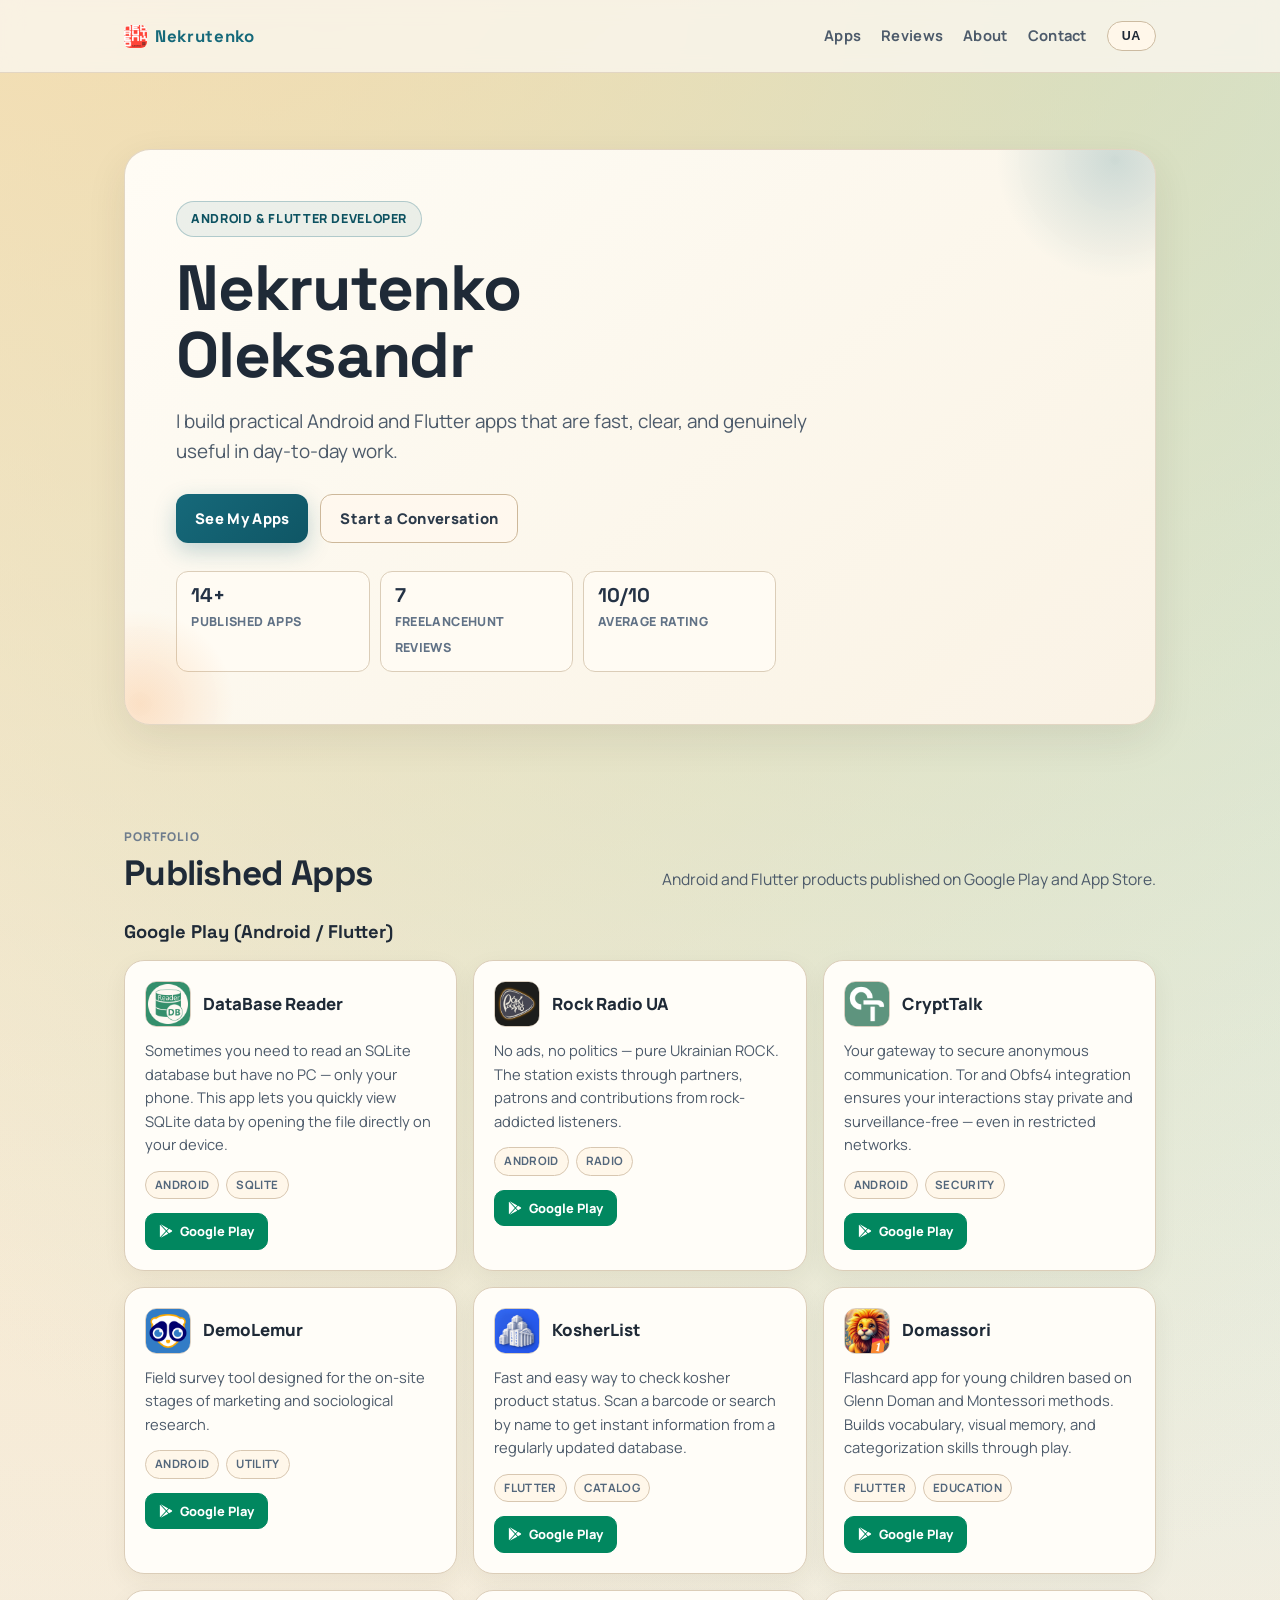
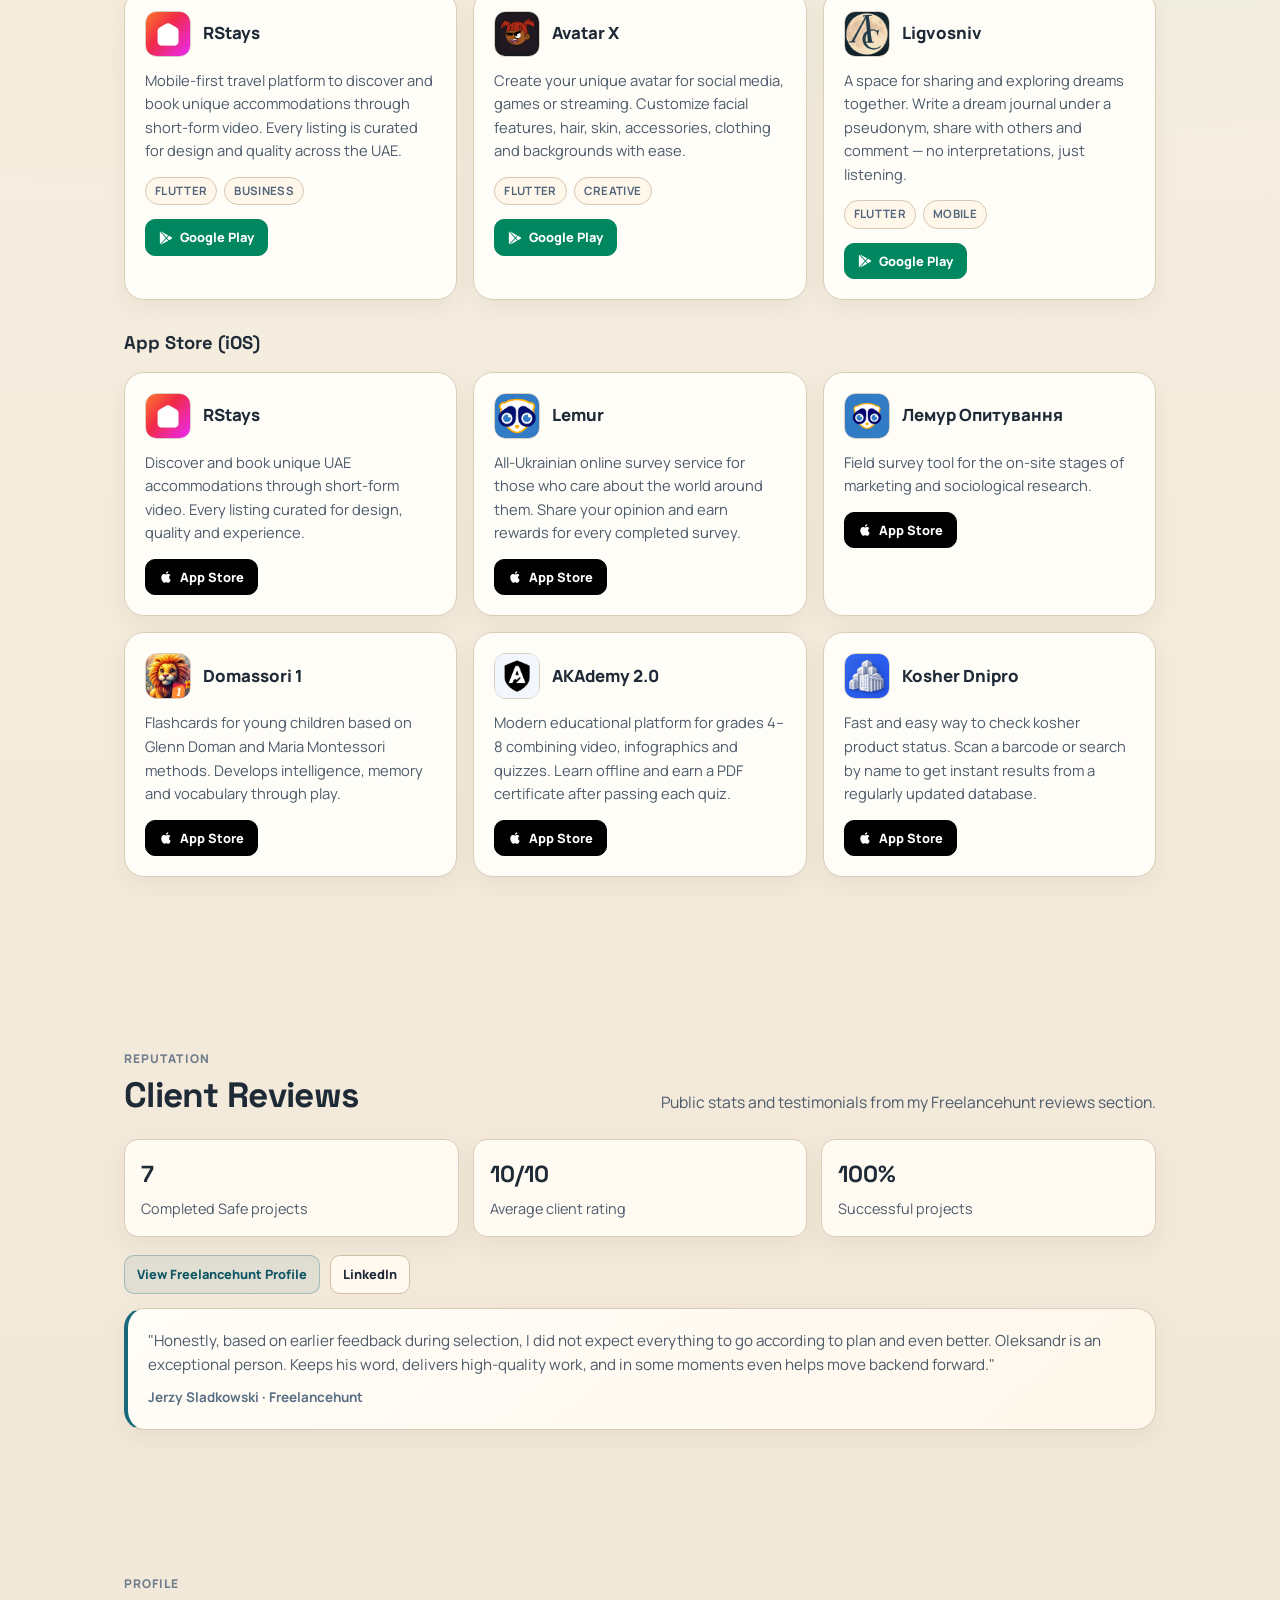
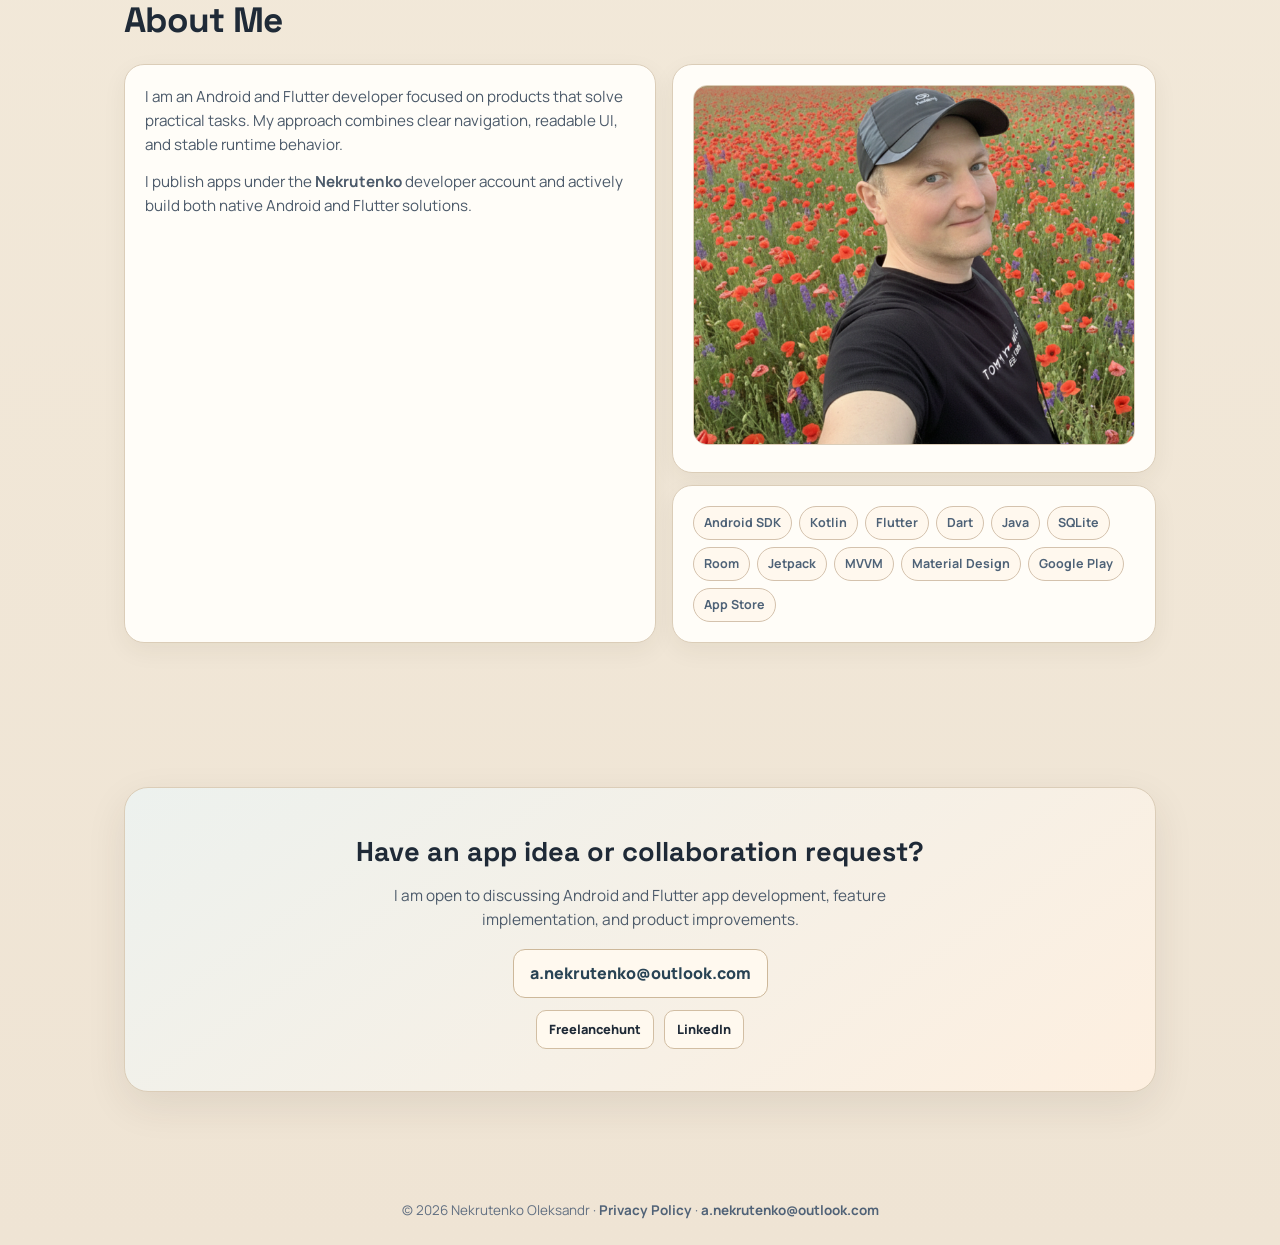
==== commit d933ee44: "іконка бренд" ====
--- a/index.html
+++ b/index.html
@@ -48,7 +48,7 @@
 <body>
   <nav class="site-nav">
     <div class="container site-nav-inner">
-      <a class="brand" href="#"><div class="app-icon"><img src="favicon.png" alt="Nekrutenko icon" loading="lazy" /></div>Nekrutenko</a>
+      <a class="brand" href="#"><img src="favicon.png" alt="Nekrutenko icon" loading="lazy" />Nekrutenko</a>
       <ul class="nav-links">
         <li><a href="#apps"><span data-lang="en">Apps</span><span data-lang="ua">Додатки</span></a></li>
         <li><a href="#reviews"><span data-lang="en">Reviews</span><span data-lang="ua">Відгуки</span></a></li>
--- a/assets/css/main.css
+++ b/assets/css/main.css
@@ -63,12 +63,23 @@
 }
 
 .brand {
+  display: inline-flex;
+  align-items: center;
+  gap: 8px;
   text-decoration: none;
   font-family: "Space Grotesk", sans-serif;
   font-weight: 700;
   font-size: 1.05rem;
   letter-spacing: 0.04em;
   color: var(--brand);
+}
+
+.brand img {
+  width: 23px;
+  height: 23px;
+  border-radius: 6px;
+  display: block;
+  flex-shrink: 0;
 }
 
 .nav-links {
@@ -430,7 +441,7 @@
   width: 14px;
   height: 16px;
   flex-shrink: 0;
-  background: url("data:image/svg+xml,%3Csvg xmlns='http://www.w3.org/2000/svg' viewBox='0 0 24 24'%3E%3Cpath fill='%23fff' d='M3.18 23.76a2 2 0 0 1-1.18-1.8V2.04A2 2 0 0 1 3.18.28l12.32 11.74-12.32 11.74zm1.64-1.56L17.25 12 4.82 1.8v20.4zm13.04-7.06L15.1 13.3l-1.58 1.5 4.84 4.62 3.58-2.07a2.12 2.12 0 0 0 0-3.7l-3.58-2.07-4.84 4.62 1.58 1.5 2.76-2.62-2.76 2.62z'/%3E%3C/svg%3E") center/contain no-repeat;
+  background: url("data:image/svg+xml,%3Csvg fill='%23ffffff' viewBox='0 0 32 32' xmlns='http://www.w3.org/2000/svg'%3E%3Cg%3E%3Cpath d='M17,14.5l4.2-4.5L4.9,1.2C4.8,1.1,4.6,1.1,4.3,1L17,14.5z'/%3E%3Cpath d='M23,21l5.9-3.2c0.7-0.4,1.1-1,1.1-1.8s-0.4-1.5-1.1-1.8L23,11l-4.7,5L23,21z'/%3E%3Cpath d='M2.4,1.9C2.1,2.2,2,2.6,2,3V29c0,0.4,0.1,0.8,0.4,1.2L15.6,16L2.4,1.9z'/%3E%3Cpath d='M17,17.5L4.3,31c0.2,0,0.4-0.1,0.6-0.2L21.2,22L17,17.5z'/%3E%3C/g%3E%3C/svg%3E") center/contain no-repeat;
 }
 .app-link.google-play:hover {
   background: #016e4e;
